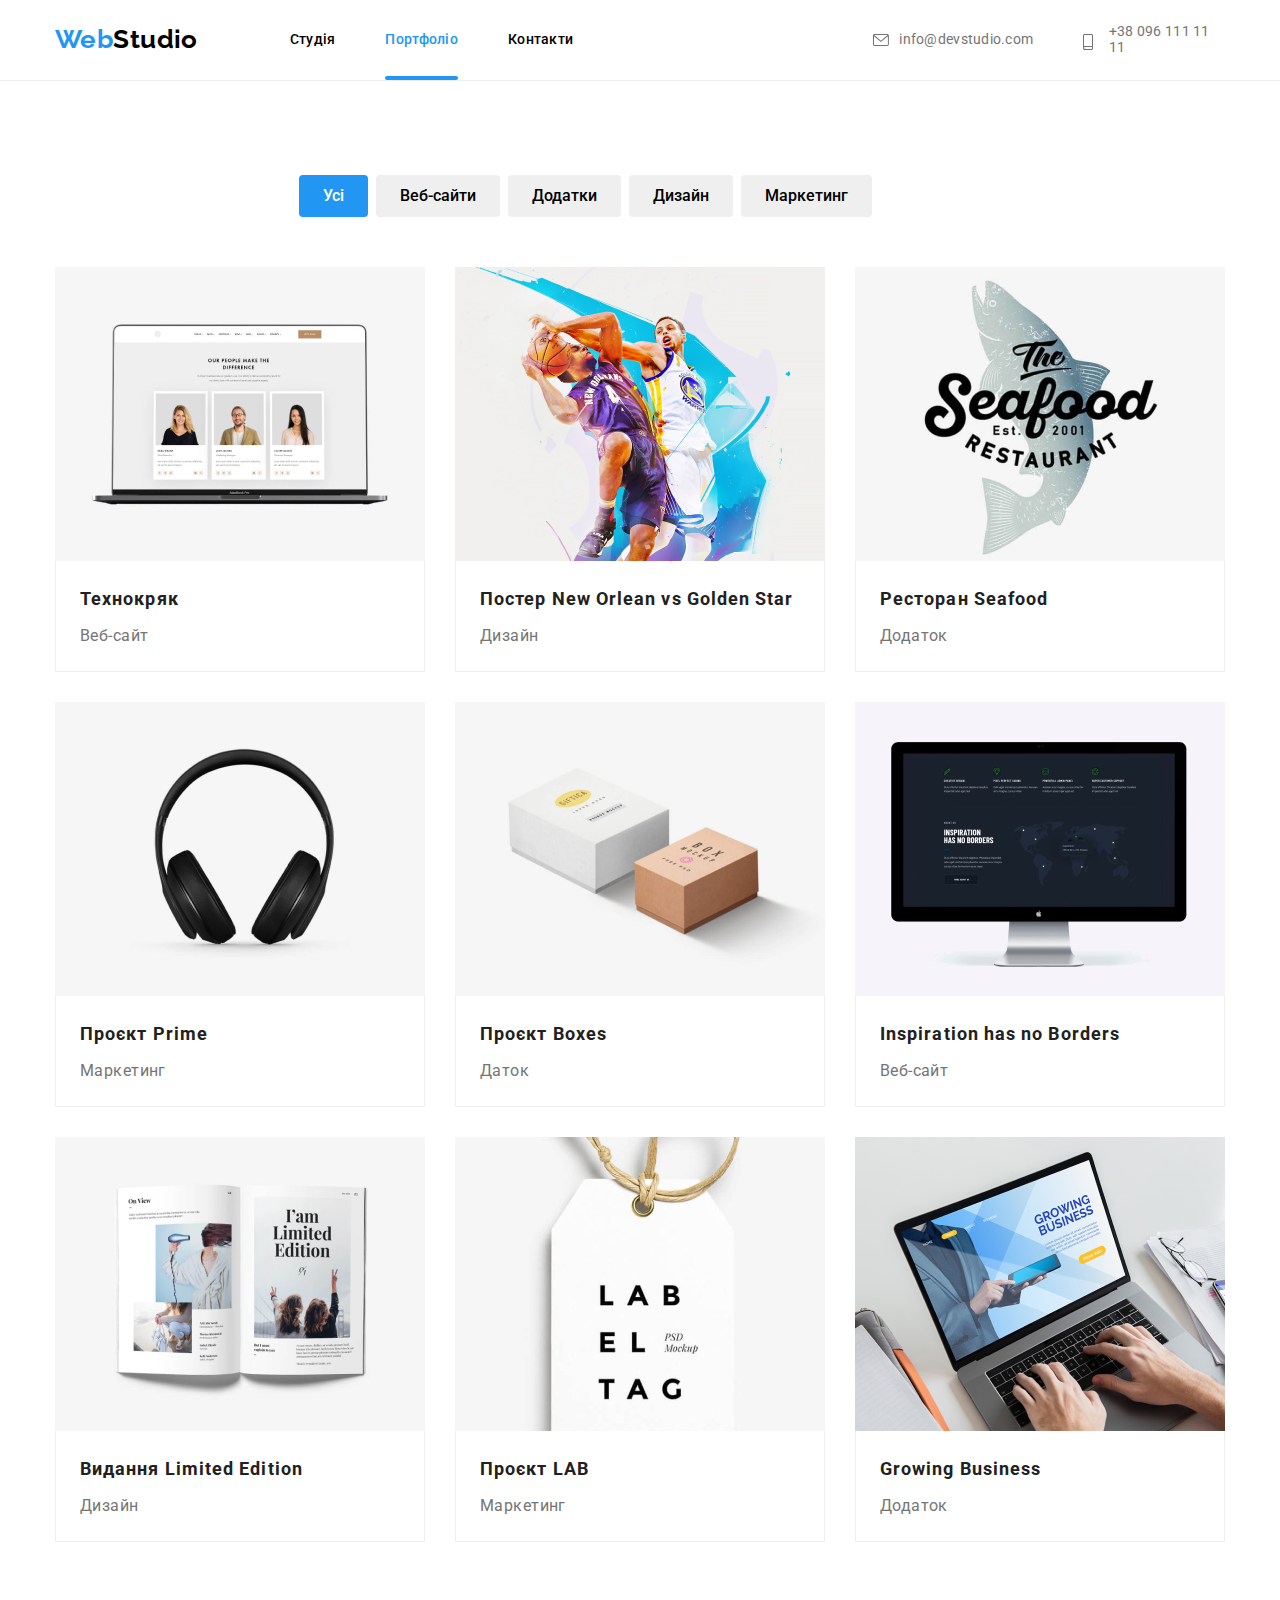
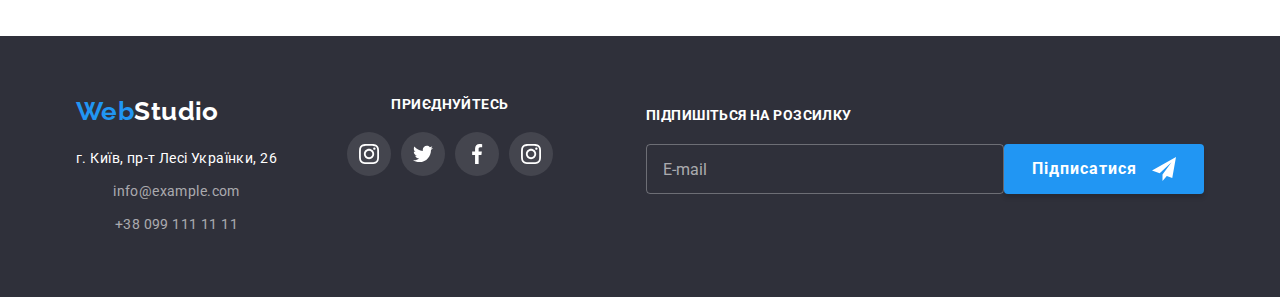
==== portfolio.html @ 4114abd7 "Initial commit" ====
<!DOCTYPE html>
<html lang="uk">
     <head>
          <meta charset="UTF-8" />
          <meta http-equiv="X-UA-Compatible" content="IE=edge" />
          <meta name="viewport" content="width=device-width, initial-scale=1.0" />

          <title>Портфолио</title>
          <link rel="preconnect" href="https://fonts.googleapis.com" />
          <link rel="preconnect" href="https://fonts.gstatic.com" crossorigin />
          <link
               href="https://fonts.googleapis.com/css2?family=Raleway:wght@700&family=Roboto:wght@400;500;700;900&display=swap"
               rel="stylesheet"
          />
          <link
               rel="stylesheet"
               href="https://cdnjs.cloudflare.com/ajax/libs/modern-normalize/1.1.0/modern-normalize.min.css"
          />
          <link rel="stylesheet" href="./css/main.min.css" />
     </head>

     <body class="page">
          <!--шапка сайта-->
          <header class="header">
               <div class="conteiner header__conteiner">
                    <a href="./index.html" class="logo"
                         >Web<span class="logo__head">Studio</span></a
                    >
                    <div class="header__nave" data-menu>
                         <nav class="nave">
                              <ul class="nave-site list">
                                   <li class="nave-site__item">
                                        <a href="./index.html" class="nave-site__link">Студія</a>
                                   </li>
                                   <li class="nave-site__item">
                                        <a href="./portfolio.html" class="nave-site__link current"
                                             >Портфоліо</a
                                        >
                                   </li>
                                   <li class="nave-site__item">
                                        <a href="" class="nave-site__link">Контакти</a>
                                   </li>
                              </ul>
                         </nav>
                         <ul class="contacts-header list">
                              <li class="contacts-header__item">
                                   <a
                                        href="mailto:info@devstudio.com"
                                        class="contacts-header__contact"
                                   >
                                        <span
                                             class="contacts-header__icon contacts-header__icon--letter"
                                        >
                                             <svg width="16px" height="12px">
                                                  <use href="./images/symbol-defs.svg#letter"></use>
                                             </svg>
                                        </span>
                                        info@devstudio.com
                                   </a>
                              </li>
                              <li class="contacts-header__item">
                                   <a href=":+380961111111" class="contacts-header__contact">
                                        <span
                                             class="contacts-header__icon contacts-header__icon--letter"
                                        >
                                             <svg width="10px" height="16px">
                                                  <use
                                                       href="./images/symbol-defs.svg#smartphone"
                                                  ></use>
                                             </svg> </span
                                        >+38 096 111 11 11</a
                                   >
                              </li>
                         </ul>

                         <ul class="header-network list">
                              <li class="header-network__item"
                                   ><a href="" class="header-network__site">Instagram</a></li
                              >
                              <li class="header-network__item"
                                   ><a href="" class="header-network__site">Twitter</a></li
                              >
                              <li class="header-network__item"
                                   ><a href="" class="header-network__site">Facebook</a></li
                              >
                              <li class="header-network__item"
                                   ><a href="" class="header-network__site">LinkedIn</a></li
                              >
                         </ul>
                    </div>
                    <button type="button " class="menu-button" data-menu-button>
                         <svg width="40px" height="40px">
                              <use
                                   href="./images/symbol-defs.svg#icon-menu_40px"
                                   class="menu-button__menu"
                              ></use>
                              <use
                                   href="./images/symbol-defs.svg#icon-close_40px"
                                   class="menu-button__close"
                              ></use>
                         </svg>
                    </button>
               </div>
          </header>
          <!--основний контент-->

          <main class="main-portfolio">
               <!-- Портфоліо -->
               <section class="section">
                    <div class="conteiner">
                         <h1 class="visually-hidden">Портфоліо</h1>
                         <ul class="filter list">
                              <li class="filter__item">
                                   <button type="button" class="filter-button active">Усі</button>
                              </li>
                              <li class="filter__item">
                                   <button type="button" class="filter-button">Веб-сайти</button>
                              </li>
                              <li class="filter__item">
                                   <button type="button" class="filter-button">Додатки</button>
                              </li>
                              <li class="filter__item">
                                   <button type="button" class="filter-button">Дизайн</button>
                              </li>
                              <li class="filter__item">
                                   <button type="button" class="filter-button">Маркетинг</button>
                              </li>
                         </ul>
                         <ul class="card-set list">
                              <li class="card-set__item">
                                   <a href="" class="product">
                                        <div class="product__description">
                                             <picture>
                                                  <source
                                                       media="(min-width: 1200px)"
                                                       srcset="
                                                            ./images/portfolio/prt-1-desk@1x.png,
                                                            ./images/portfolio/prt-1-desk@2x.png
                                                       "
                                                       type="image/jpg"
                                                  />
                                                  <source
                                                       media="(min-width: 768px)"
                                                       srcset="
                                                            ./images/portfolio/prt-1-tabl@1x.png,
                                                            ./images/portfolio/prt-1-tabl@2x.png
                                                       "
                                                       type="image/jpg"
                                                  />
                                                  <source
                                                       media="(max-width: 767px)"
                                                       srcset="
                                                            ./images/portfolio/prt-1-mob@1x.png,
                                                            ./images/portfolio/prt-1-mob@2x.png
                                                       "
                                                       type="image/jpg"
                                                  />

                                                  <img
                                                       class="team-foto"
                                                       src="./images/portfolio/prt-1-mob@1x.png"
                                                       alt="Приклад роботи"
                                                       width="450px"
                                                       height="294"
                                                       loading="lazy"
                                                  />
                                             </picture>

                                             <p class="product__position">
                                                  Ресурс пропонує комплексні пропозиції з різним
                                                  рівнем функціоналу та сервісів. Все це дозволить
                                                  відвідувачу отримати вичерпні відомості про
                                                  компанію чи приватну особу.
                                             </p>
                                        </div>
                                        <div class="product-work">
                                             <h3 class="product-work__title">Технокряк</h3>
                                             <p class="product-work__description">Веб-сайт</p>
                                        </div></a
                                   >
                              </li>
                              <li class="card-set__item">
                                   <a href="" class="product">
                                        <div class="product__description">
                                             <picture>
                                                  <source
                                                       media="(min-width: 1200px)"
                                                       srcset="
                                                            ./images/portfolio/prt-2-desk@1x.png,
                                                            ./images/portfolio/prt-2-desk@2x.png
                                                       "
                                                       type="image/jpg"
                                                  />
                                                  <source
                                                       media="(min-width: 768px)"
                                                       srcset="
                                                            ./images/portfolio/prt-2-tabl@1x.png,
                                                            ./images/portfolio/prt-2-tabl@2x.png
                                                       "
                                                       type="image/jpg"
                                                  />
                                                  <source
                                                       media="(max-width: 767px)"
                                                       srcset="
                                                            ./images/portfolio/prt-2-mob@1x.png,
                                                            ./images/portfolio/prt-2-mob@2x.png
                                                       "
                                                       type="image/jpg"
                                                  />

                                                  <img
                                                       class="team-foto"
                                                       src="./images/portfolio/prt-2-mob@1x.png"
                                                       alt="Приклад роботи"
                                                       width="450px"
                                                       height="294"
                                                       loading="lazy"
                                                  />
                                             </picture>
                                             <p class="product__position">
                                                  Ресурс пропонує комплексні пропозиції з різним
                                                  рівнем функціоналу та сервісів. Все це дозволить
                                                  відвідувачу отримати вичерпні відомості про
                                                  компанію чи приватну особу.
                                             </p>
                                        </div>
                                        <div class="product-work">
                                             <h3 class="product-work__title"
                                                  >Постер New Orlean vs Golden Star</h3
                                             >
                                             <p class="product-work__description">Дизайн</p>
                                        </div>
                                   </a>
                              </li>
                              <li class="card-set__item">
                                   <a href="" class="product">
                                        <div class="product__description">
                                             <picture>
                                                  <source
                                                       media="(min-width: 1200px)"
                                                       srcset="
                                                            ./images/portfolio/prt-3-desk@1x.png,
                                                            ./images/portfolio/prt-3-desk@2x.png
                                                       "
                                                       type="image/jpg"
                                                  />
                                                  <source
                                                       media="(min-width: 768px)"
                                                       srcset="
                                                            ./images/portfolio/prt-3-tabl@1x.png,
                                                            ./images/portfolio/prt-3-tabl@2x.png
                                                       "
                                                       type="image/jpg"
                                                  />
                                                  <source
                                                       media="(max-width: 767px)"
                                                       srcset="
                                                            ./images/portfolio/prt-3-mob@1x.png,
                                                            ./images/portfolio/prt-3-mob@2x.png
                                                       "
                                                       type="image/jpg"
                                                  />

                                                  <img
                                                       class="team-foto"
                                                       src="./images/portfolio/prt-3-mob@1x.png"
                                                       alt="Приклад роботи"
                                                       width="450px"
                                                       height="294"
                                                       loading="lazy"
                                                  />
                                             </picture>
                                             <p class="product__position">
                                                  Ресурс пропонує комплексні пропозиції з різним
                                                  рівнем функціоналу та сервісів. Все це дозволить
                                                  відвідувачу отримати вичерпні відомості про
                                                  компанію чи приватну особу.
                                             </p>
                                        </div>
                                        <div class="product-work">
                                             <h3 class="product-work__title">Ресторан Seafood</h3>
                                             <p class="product-work__description">Додаток</p>
                                        </div></a
                                   >
                              </li>
                              <li class="card-set__item">
                                   <a href="" class="product">
                                        <div class="product__description">
                                             <picture>
                                                  <source
                                                       media="(min-width: 1200px)"
                                                       srcset="
                                                            ./images/portfolio/prt-4-desk@1x.png,
                                                            ./images/portfolio/prt-4-desk@2x.png
                                                       "
                                                       type="image/jpg"
                                                  />
                                                  <source
                                                       media="(min-width: 768px)"
                                                       srcset="
                                                            ./images/portfolio/prt-4-tabl@1x.png,
                                                            ./images/portfolio/prt-4-tabl@2x.png
                                                       "
                                                       type="image/jpg"
                                                  />
                                                  <source
                                                       media="(max-width: 767px)"
                                                       srcset="
                                                            ./images/portfolio/prt-4-mob@1x.png,
                                                            ./images/portfolio/prt-4-mob@2x.png
                                                       "
                                                       type="image/jpg"
                                                  />

                                                  <img
                                                       class="team-foto"
                                                       src="./images/portfolio/prt-4-mob@1x.png"
                                                       alt="Приклад роботи"
                                                       width="450px"
                                                       height="294"
                                                       loading="lazy"
                                                  />
                                             </picture>
                                             <p class="product__position">
                                                  Ресурс пропонує комплексні пропозиції з різним
                                                  рівнем функціоналу та сервісів. Все це дозволить
                                                  відвідувачу отримати вичерпні відомості про
                                                  компанію чи приватну особу.
                                             </p>
                                        </div>
                                        <div class="product-work">
                                             <h3 class="product-work__title">Проєкт Prime</h3>
                                             <p class="product-work__description">Маркетинг</p>
                                        </div></a
                                   >
                              </li>
                              <li class="card-set__item">
                                   <a href="" class="product">
                                        <div class="product__description">
                                             <picture>
                                                  <source
                                                       media="(min-width: 1200px)"
                                                       srcset="
                                                            ./images/portfolio/prt-5-desk@1x.png,
                                                            ./images/portfolio/prt-5-desk@2x.png
                                                       "
                                                       type="image/jpg"
                                                  />
                                                  <source
                                                       media="(min-width: 768px)"
                                                       srcset="
                                                            ./images/portfolio/prt-5-tabl@1x.png,
                                                            ./images/portfolio/prt-5-tabl@2x.png
                                                       "
                                                       type="image/jpg"
                                                  />
                                                  <source
                                                       media="(max-width: 767px)"
                                                       srcset="
                                                            ./images/portfolio/prt-5-mob@1x.png,
                                                            ./images/portfolio/prt-5-mob@2x.png
                                                       "
                                                       type="image/jpg"
                                                  />

                                                  <img
                                                       class="team-foto"
                                                       src="./images/portfolio/prt-5-mob@1x.png"
                                                       alt="Приклад роботи"
                                                       width="450px"
                                                       height="294"
                                                       loading="lazy"
                                                  />
                                             </picture>
                                             <p class="product__position">
                                                  Ресурс пропонує комплексні пропозиції з різним
                                                  рівнем функціоналу та сервісів. Все це дозволить
                                                  відвідувачу отримати вичерпні відомості про
                                                  компанію чи приватну особу.
                                             </p>
                                        </div>
                                        <div class="product-work">
                                             <h3 class="product-work__title">Проєкт Boxes</h3>
                                             <p class="product-work__description">Даток</p>
                                        </div></a
                                   >
                              </li>
                              <li class="card-set__item">
                                   <a href="" class="product">
                                        <div class="product__description">
                                             <picture>
                                                  <source
                                                       media="(min-width: 1200px)"
                                                       srcset="
                                                            ./images/portfolio/prt-6-desk@1x.png,
                                                            ./images/portfolio/prt-6-desk@2x.png
                                                       "
                                                       type="image/jpg"
                                                  />
                                                  <source
                                                       media="(min-width: 768px)"
                                                       srcset="
                                                            ./images/portfolio/prt-6-tabl@1x.png,
                                                            ./images/portfolio/prt-6-tabl@2x.png
                                                       "
                                                       type="image/jpg"
                                                  />
                                                  <source
                                                       media="(max-width: 767px)"
                                                       srcset="
                                                            ./images/portfolio/prt-6-mob@1x.png,
                                                            ./images/portfolio/prt-6-mob@2x.png
                                                       "
                                                       type="image/jpg"
                                                  />

                                                  <img
                                                       class="team-foto"
                                                       src="./images/portfolio/prt-6-mob@1x.png"
                                                       alt="Приклад роботи"
                                                       width="450px"
                                                       height="294"
                                                       loading="lazy"
                                                  />
                                             </picture>
                                             <p class="product__position">
                                                  Ресурс пропонує комплексні пропозиції з різним
                                                  рівнем функціоналу та сервісів. Все це дозволить
                                                  відвідувачу отримати вичерпні відомості про
                                                  компанію чи приватну особу.
                                             </p>
                                        </div>
                                        <div class="product-work">
                                             <h3 class="product-work__title"
                                                  >Inspiration has no Borders</h3
                                             >
                                             <p class="product-work__description">Веб-сайт</p>
                                        </div></a
                                   >
                              </li>
                              <li class="card-set__item">
                                   <a href="" class="product">
                                        <div class="product__description">
                                             <picture>
                                                  <source
                                                       media="(min-width: 1200px)"
                                                       srcset="
                                                            ./images/portfolio/prt-7-desk@1x.png,
                                                            ./images/portfolio/prt-7-desk@2x.png
                                                       "
                                                       type="image/jpg"
                                                  />
                                                  <source
                                                       media="(min-width: 768px)"
                                                       srcset="
                                                            ./images/portfolio/prt-7-tabl@1x.png,
                                                            ./images/portfolio/prt-7-tabl@2x.png
                                                       "
                                                       type="image/jpg"
                                                  />
                                                  <source
                                                       media="(max-width: 767px)"
                                                       srcset="
                                                            ./images/portfolio/prt-7-mob@1x.png,
                                                            ./images/portfolio/prt-7-mob@2x.png
                                                       "
                                                       type="image/jpg"
                                                  />

                                                  <img
                                                       class="team-foto"
                                                       src="./images/portfolio/prt-7-mob@1x.png"
                                                       alt="Приклад роботи"
                                                       width="450px"
                                                       height="294"
                                                       loading="lazy"
                                                  />
                                             </picture>
                                             <p class="product__position">
                                                  Ресурс пропонує комплексні пропозиції з різним
                                                  рівнем функціоналу та сервісів. Все це дозволить
                                                  відвідувачу отримати вичерпні відомості про
                                                  компанію чи приватну особу.
                                             </p>
                                        </div>
                                        <div class="product-work">
                                             <h3 class="product-work__title"
                                                  >Видання Limited Edition</h3
                                             >
                                             <p class="product-work__description">Дизайн</p>
                                        </div></a
                                   >
                              </li>
                              <li class="card-set__item">
                                   <a href="" class="product">
                                        <div class="product__description">
                                             <picture>
                                                  <source
                                                       media="(min-width: 1200px)"
                                                       srcset="
                                                            ./images/portfolio/prt-8-desk@1x.png,
                                                            ./images/portfolio/prt-8-desk@2x.png
                                                       "
                                                       type="image/jpg"
                                                  />
                                                  <source
                                                       media="(min-width: 768px)"
                                                       srcset="
                                                            ./images/portfolio/prt-8-tabl@1x.png,
                                                            ./images/portfolio/prt-8-tabl@2x.png
                                                       "
                                                       type="image/jpg"
                                                  />
                                                  <source
                                                       media="(max-width: 767px)"
                                                       srcset="
                                                            ./images/portfolio/prt-8-mob@1x.png,
                                                            ./images/portfolio/prt-8-mob@2x.png
                                                       "
                                                       type="image/jpg"
                                                  />

                                                  <img
                                                       class="team-foto"
                                                       src="./images/portfolio/prt-8-mob@1x.png"
                                                       alt="Приклад роботи"
                                                       width="450px"
                                                       height="294"
                                                       loading="lazy"
                                                  />
                                             </picture>
                                             <p class="product__position">
                                                  Ресурс пропонує комплексні пропозиції з різним
                                                  рівнем функціоналу та сервісів. Все це дозволить
                                                  відвідувачу отримати вичерпні відомості про
                                                  компанію чи приватну особу.
                                             </p>
                                        </div>
                                        <div class="product-work">
                                             <h3 class="product-work__title">Проєкт LAB</h3>
                                             <p class="product-work__description">Маркетинг</p>
                                        </div></a
                                   >
                              </li>
                              <li class="card-set__item">
                                   <a href="" class="product">
                                        <div class="product__description">
                                             <picture>
                                                  <source
                                                       media="(min-width: 1200px)"
                                                       srcset="
                                                            ./images/portfolio/prt-9-desk@1x.png,
                                                            ./images/portfolio/prt-9-desk@2x.png
                                                       "
                                                       type="image/jpg"
                                                  />
                                                  <source
                                                       media="(min-width: 768px)"
                                                       srcset="
                                                            ./images/portfolio/prt-9-tabl@1x.png,
                                                            ./images/portfolio/prt-9-tabl@2x.png
                                                       "
                                                       type="image/jpg"
                                                  />
                                                  <source
                                                       media="(max-width: 767px)"
                                                       srcset="
                                                            ./images/portfolio/prt-9-mob@1x.png,
                                                            ./images/portfolio/prt-9-mob@2x.png
                                                       "
                                                       type="image/jpg"
                                                  />

                                                  <img
                                                       class="team-foto"
                                                       src="./images/portfolio/prt-9-mob@1x.png"
                                                       alt="Приклад роботи"
                                                       width="450px"
                                                       height="294"
                                                       loading="lazy"
                                                  />
                                             </picture>
                                             <p class="product__position">
                                                  Ресурс пропонує комплексні пропозиції з різним
                                                  рівнем функціоналу та сервісів. Все це дозволить
                                                  відвідувачу отримати вичерпні відомості про
                                                  компанію чи приватну особу.
                                             </p>
                                        </div>
                                        <div class="product-work">
                                             <h3 class="product-work__title">Growing Business</h3>
                                             <p class="product-work__description">Додаток</p>
                                        </div></a
                                   >
                              </li>
                         </ul>
                    </div>
               </section>
          </main>
          <!--футер-->
          <footer class="footer">
               <div class="conteiner footer__conteiner">
                    <div class="footer__info">
                         <div class="footer__adress">
                              <a href="./index.html" class="logo futter__logo--location"
                                   >Web<span class="logo__footer">Studio</span></a
                              >
                              <address class="address">
                                   <ul class="address__list list">
                                        <li class="address-list__item">
                                             <a href="" class="address-list__main"
                                                  >г. Київ, пр-т Лесі Українки, 26</a
                                             >
                                        </li>
                                        <li class="address-list__item">
                                             <a
                                                  href="mailto:info@example.com"
                                                  class="address-list__contact"
                                                  >info@example.com</a
                                             >
                                        </li>
                                        <li class="address-list__item">
                                             <a
                                                  href="tel:+380991111111"
                                                  class="address-list__contact"
                                                  >+38 099 111 11 11</a
                                             >
                                        </li>
                                   </ul>
                              </address>
                         </div>
                         <div class="fotter-networks">
                              <h3 class="invite">Приєднуйтесь</h3>
                              <ul class="network network-footer--location list">
                                   <li class="network__item">
                                        <a href="" class="network__site">
                                             <svg class="network-icon" width="20px" height="20px">
                                                  <use
                                                       href="./images/symbol-defs.svg#instagram-1"
                                                  ></use>
                                             </svg>
                                        </a>
                                   </li>
                                   <li class="network__item">
                                        <a href="" class="network__site">
                                             <svg class="network-icon" width="20px" height="20px">
                                                  <use
                                                       href="./images/symbol-defs.svg#twitter-1"
                                                  ></use>
                                             </svg>
                                        </a>
                                   </li>
                                   <li class="network__item">
                                        <a href="" class="network__site">
                                             <svg class="network-icon" width="20px" height="20px">
                                                  <use
                                                       href="./images/symbol-defs.svg#facebook-1"
                                                  ></use>
                                             </svg>
                                        </a>
                                   </li>
                                   <li class="network__item">
                                        <a href="" class="network__site">
                                             <svg class="network-icon" width="20px" height="20px">
                                                  <use
                                                       href="./images/symbol-defs.svg#instagram-1"
                                                  ></use>
                                             </svg>
                                        </a>
                                   </li>
                              </ul>
                         </div>
                    </div>
                    <form class="form-min">
                         <legend class="form-min__title">Підпишіться на розсилку</legend>
                         <div class="form-min__subscription">
                              <label for="mail"></label>
                              <input
                                   type="emeil"
                                   name=""
                                   id="mail"
                                   class="form-min__mail"
                                   placeholder="E-mail"
                              />
                              <button type="submit" class="button footer__button"
                                   >Підписатися
                                   <span class="button__icon">
                                        <svg width="24px" height="24px">
                                             <use
                                                  href="./images/symbol-defs.svg#icon-footer-icon"
                                             ></use>
                                        </svg>
                                   </span>
                              </button>
                         </div>
                    </form>
               </div>
          </footer>
          <script src="./js/menu.js"></script>
     </body>
</html>
---- css/main.min.css ----
body{color:var(--prinary-text-color);font-family:Roboto,sans-serif;letter-spacing:.03em;font-size:14px}.list{padding:0;margin:0;list-style:none}a{text-decoration:none;color:inherit}img{display:block;max-width:100%;height:auto}.visually-hidden{position:absolute;white-space:nowrap;width:1px;height:1px;overflow:hidden;border:0;padding:0;clip:rect(0 0 0 0);clip-path:inset(50%);margin:-1px}.section{padding-top:60px;padding-bottom:60px}@media screen and (min-width: 1200px){.section{padding-top:94px;padding-bottom:94px}}.conteiner{margin-left:auto;margin-right:auto;max-width:480px;width:100%;padding-left:15px;padding-right:15px}@media screen and (min-width: 768px){.conteiner{max-width:768px;width:100%}}@media screen and (min-width: 1200px){.conteiner{max-width:1200px;width:100%}}.section__title{margin-top:0px;margin-bottom:50px;font-size:28px;line-height:1.17;text-align:center}@media screen and (min-width: 1200px){.section__title{font-size:36px}}.logo{color:#2196f3;font-family:Raleway,cursive;font-weight:700;font-size:24px;line-height:1.17}@media screen and (min-width: 1200px){.logo{font-size:26px;line-height:1.2}}.logo__head{color:#000}.logo__footer{color:#fff}.futter__logo--location{display:block;margin-bottom:20px}@media screen and (max-width: 1199.98px){.futter__logo--location{text-align:center}}.header{border-bottom:1px solid #eee}@media screen and (min-width: 768px)and (max-width: 1199.98px){.header{padding-top:21px;padding-bottom:21px}}.header__conteiner{position:relative;display:flex;align-items:center;justify-content:space-between}.nave{display:flex;align-items:center}@media screen and (max-width: 767.98px){.header__conteiner{padding-top:16px;padding-bottom:16px}}@media screen and (max-width: 767.98px){.header__nave{display:none;padding:48px 40px;flex-direction:column;min-height:100vh;height:min-content;position:absolute;top:0;left:0;width:480px;background-color:#fff}.header__nave.is-open{display:flex;z-index:1}}@media screen and (min-width: 768px){.header__nave{display:flex;flex-wrap:nowrap;align-items:center}}.menu-button{position:absolute;top:10px;right:15px;z-index:2;cursor:pointer;background-color:rgba(0,0,0,0);border:none;padding:0;display:inline-flex;fill:#212121;transition:fill 250ms cubic-bezier(0.4, 0, 0.2, 1)}.menu-button:hover{fill:#2196f3}@media screen and (min-width: 768px){.menu-button{display:none}}.menu-button__menu{display:block}.menu-button.is-open .menu-button__menu{display:none}.menu-button__close{display:none}.menu-button.is-open .menu-button__close{display:block}@media screen and (min-width: 768px){.nave-site{display:flex;gap:50px;margin-left:87px}}@media screen and (min-width: 1200px){.nave-site{display:flex;gap:50px;margin-left:92px}}.nave-site__item{position:relative}@media screen and (max-width: 767.98px){.nave-site__item{margin-bottom:30px}.nave-site__item:last-child{margin-bottom:0px}}.nave-site__link{font-weight:500;font-size:40px;letter-spacing:.02em;line-height:1.76;transition-property:color;transition-duration:250ms;transition-timing-function:cubic-bezier(0.4, 0, 0.2, 1)}.nave-site__link:hover,.nave-site__link:focus{color:#2196f3}@media screen and (min-width: 768px){.nave-site__link{font-size:14px;line-height:1.17;display:block;padding-top:32px;padding-bottom:32px;line-height:1.14}}.current{color:#2196f3}@media screen and (min-width: 768px){.current::after{content:"";display:block;position:absolute;bottom:0;left:0;width:100%;height:4px;border-radius:2px;background-color:#2196f3;transition:border 250ms cubic-bezier(0.4, 0, 0.2, 1)}}.contacts-header{display:flex;flex-direction:column-reverse}@media screen and (max-width: 1199.98px){.contacts-header{margin-top:auto}}@media screen and (min-width: 768px){.contacts-header{flex-direction:row;flex-wrap:wrap;align-items:center}}@media screen and (min-width: 1200px){.contacts-header{flex-wrap:nowrap;margin-left:300px}}.contacts-header__item{margin-left:96px;color:#757575}@media screen and (max-width: 767.98px){.contacts-header__item{font-size:34px;line-height:1.18;margin-left:0;margin-bottom:32px;color:#2196f3}.contacts-header__item:first-of-type{font-size:24px;line-height:1.17;margin-bottom:64px;color:#757575}}@media screen and (min-width: 768px)and (max-width: 1199.98px){.contacts-header__item{margin-bottom:10px}.contacts-header__item:last-child{margin-bottom:0px auto}}@media screen and (min-width: 1200px){.contacts-header__item{margin-left:50px}.contacts-header__item:first-child{margin-left:0}}.contacts-header__contact{display:flex;align-items:center;color:currentColor;letter-spacing:.02em;transition-property:color;transition-duration:250ms;transition-timing-function:cubic-bezier(0.4, 0, 0.2, 1)}.contacts-header__contact:hover,.contacts-header__contact:focus{color:#2196f3}@media screen and (min-width: 768px){.contacts-header__contact{font-size:12px;line-height:1.17}}@media screen and (min-width: 1200px){.contacts-header__contact{font-size:14px;line-height:1.14}}.contacts-header__icon{display:block;fill:currentcolor;margin-right:10px}@media screen and (max-width: 767.98px){.contacts-header__icon{display:none}}@media screen and (min-width: 1200px){.contacts-header__icon--letter{width:16px;height:12px}}@media screen and (min-width: 1200px){.contacts-header__icon--telephone{width:10px;height:16px}}.header-network{display:flex}@media screen and (min-width: 768px){.header-network{display:none}}.header-network__item{font-weight:500;font-size:18px;line-height:1.22;letter-spacing:.02em;color:#2196f3;padding-left:10px;padding-right:10px;border-right:1px solid rgba(33,33,33,.2)}.header-network__item:last-child{border-right:none;padding-right:0}.header-network__item:first-child{padding-left:0}.form__title{font-weight:700;text-align:center;font-size:20px;line-height:1.15;color:#212121;margin-bottom:12px}.form__field{display:flex;flex-direction:column}.form__field:hover .form__pict{fill:#2196f3}.form__field:focus-within .form__pict{fill:#2196f3}.form__text{max-width:448px;width:100%;font-size:12px;line-height:1.67;letter-spacing:.01em;border:1px solid rgba(33,33,33,.2);border-radius:4px;margin-bottom:10px;height:40px;padding:12px 42px;transition:border 250ms cubic-bezier(0.4, 0, 0.2, 1),box-shadow 250ms cubic-bezier(0.4, 0, 0.2, 1)}.form__text:hover,.form__text:focus{border:1px solid #2196f3;outline:rgba(0,0,0,0);box-shadow:0px 4px 4px rgba(0,0,0,.25)}.accord__check{display:inline-block;width:16px;height:15px;border:1px solid #000;border-radius:2px;background-color:#fff;transition:background-color 1000ms cubic-bezier(0.4, 0, 0.2, 1),border 250ms cubic-bezier(0.4, 0, 0.2, 1),box-shadow 250ms cubic-bezier(0.4, 0, 0.2, 1)}.accord__checkbox:checked+.accord__check{background-color:#2196f3;border:1px solid #2196f3;box-shadow:0px 4px 4px rgba(0,0,0,.25)}.accord__icon{fill:#fff}.form__comment{padding:12px 16px;margin-bottom:20px;font-size:12px;line-height:1.67;letter-spacing:.01em;border:1px solid rgba(33,33,33,.2);border-radius:4px;transition:border 250ms cubic-bezier(0.4, 0, 0.2, 1),box-shadow 250ms cubic-bezier(0.4, 0, 0.2, 1)}.form__comment:hover,.form__comment:focus{border:1px solid #2196f3;outline:rgba(0,0,0,0);box-shadow:0px 4px 4px rgba(0,0,0,.25)}.form__comment::placeholder{font-size:12px;line-height:14px;letter-spacing:.01em;color:rgba(117,117,117,.5)}.form__name{margin-bottom:4px;font-size:12px;line-height:1.17;letter-spacing:.01em;color:#757575}.accord__text{margin-top:0;margin-bottom:30px;font-size:14px;line-height:1,71;color:#757575}.accord{display:flex;flex-direction:column;align-items:center}.accord__link{text-decoration:underline;color:#2196f3}.form__decor{position:relative}.form__icon{position:absolute;top:11px;left:12px}.form__icon:hover+.form__text{border:1px solid #2196f3;outline:rgba(0,0,0,0);box-shadow:0px 4px 4px rgba(0,0,0,.25)}.form__pict{fill:#212121;transition:fill 250ms cubic-bezier(0.4, 0, 0.2, 1);padding:40px}textarea{resize:none}.section-hero{max-width:1600px;background-color:#2f303a;text-align:center;padding-top:118px;padding-bottom:118px;background-repeat:no-repeat;background-position:center;background-size:cover;background-image:linear-gradient(rgba(47, 48, 58, 0.4), rgba(47, 48, 58, 0.4)),url(../images/Header-modile-1x.jpg)}@media(min-device-pixel-ratio: 2),(min-resolution: 192dpi),(min-resolution: 2dppx){.section-hero{background-image:url(../images/Header-modile-2x.jpg)}}@media screen and (min-width: 768px){.section-hero{background-image:url(../images/Header-tablet-1x.jpg)}}@media screen and (min-width: 768px)and (min-device-pixel-ratio: 2),screen and (min-width: 768px)and (min-resolution: 192dpi),screen and (min-width: 768px)and (min-resolution: 2dppx){.section-hero{background-image:url(../images/Header-tablet-2x.jpg)}}@media screen and (min-width: 768px)and (min-width: 1200px){.section-hero{background-image:url(../images/Header-desktop-1x.jpg);background-size:cover;background-repeat:no-repeat;background-position:center;margin-left:auto;margin-right:auto}}@media screen and (min-width: 768px)and (min-width: 1200px)and (min-device-pixel-ratio: 2),screen and (min-width: 768px)and (min-width: 1200px)and (min-resolution: 192dpi),screen and (min-width: 768px)and (min-width: 1200px)and (min-resolution: 2dppx){.section-hero{background-image:url(../images/Header-desktop-2x.jpg)}}@media screen and (min-width: 768px)and (min-width: 1200px)and (min-width: 1200px){.section-hero{padding-top:200px;padding-bottom:200px}}.section-hero .section-hero__title{margin-top:0;margin-bottom:30px;max-width:360px;margin-left:auto;margin-right:auto;color:#fff;font-weight:900;font-size:26px;line-height:42px;text-align:center;letter-spacing:.06em;text-transform:uppercase}@media screen and (min-width: 1200px){.section-hero .section-hero__title{font-size:44px;line-height:1.36;max-width:696px}}.button{width:200px;height:50px;background-color:#2196f3;border-radius:4px;border:rgba(0,0,0,0);color:#fff;border-radius:4px;font-weight:700;font-size:16px;line-height:1.88;letter-spacing:.06em;cursor:pointer;transition:background-color 250ms cubic-bezier(0.4, 0, 0.2, 1)}.button:hover,.button:focus{background-color:#188ce8}.button--shadow{box-shadow:0px 4px 4px rgba(0,0,0,.15)}.footer__button{position:relative;display:flex;align-items:center;padding:10px 28px;box-shadow:0px 4px 4px rgba(0,0,0,.15)}@media screen and (max-width: 1199.98px){.footer__button{margin-left:auto;margin-right:auto;margin-top:20px}}.button__icon{position:absolute;top:13px;right:28px}.benefits{display:flex;justify-content:space-between;gap:30px}@media screen and (max-width: 1999px){.benefits{flex-wrap:wrap}}@media screen and (max-width: 767px){.benefits__item{max-width:450px}}@media screen and (min-width: 768px){.benefits__item{max-width:354px}}@media screen and (min-width: 1200px){.benefits__item{max-width:270px}}.benefits__icon{display:flex;justify-content:center;align-items:center;max-width:450px;height:120px;background-color:#f5f4fa;border-radius:4px;margin-bottom:30px}.benefits__title{margin-top:0;margin-bottom:10px;font-size:14px;line-height:1.14;text-transform:uppercase}.benefits__description{margin-top:0;margin-bottom:0;line-height:1.71}.benefits__description{color:#757575}.benefits__title{margin-top:0;margin-bottom:10px;font-size:14px;line-height:1.14;text-transform:uppercase}.section-work{padding-top:0}@media screen and (max-width: 1199px){.section-work{display:none}}.work{display:flex}.work__item{margin-right:30px;position:relative}.work__item:last-child{margin-right:0px}.work__development{position:absolute;bottom:0;left:0;width:100%;height:70px;background-color:rgba(47,48,58,.8)}.work__title{text-align:center;margin-top:27px;margin-bottom:27px;color:#fff;font-size:14px;line-height:1.15;text-transform:uppercase;transition-property:text-shadow,-webkit-text-stroke;transition-duration:250ms;transition-timing-function:cubic-bezier(0.4, 0, 0.2, 1)}.section-team{background-color:#f5f4fa}.team{display:flex;gap:30px;flex-wrap:wrap}.team__item{width:100%;background-color:#fff;box-shadow:0px 1px 3px rgba(0,0,0,.12),0px 1px 1px rgba(0,0,0,.14),0px 2px 1px rgba(0,0,0,.2);border-radius:0px 0px 4px 4px}@media screen and (min-width: 768px){.team__item{width:calc((100% - 30px)/2)}}@media screen and (min-width: 1200px){.team__item{width:calc((100% - 90px)/4)}}.team-foto{width:100%}.team__person{padding-top:30px;padding-bottom:24px}@media screen and (min-width: 1200px){.team__person{padding-bottom:30px}}.team__name{margin-top:0;margin-bottom:10px;font-weight:500;font-size:16px;line-height:1.19;text-align:center}.team__function{font-size:16px;line-height:1.19;margin-top:0px;margin-bottom:0px;text-align:center;color:#757575}.network--location{display:flex;justify-content:center}.taem-contacts__link{display:flex;justify-content:center;align-items:center;width:44px;height:44px;border-radius:50%;cursor:pointer;fill:#afb1b8;transition:background-color 250ms cubic-bezier(0.4, 0, 0.2, 1),fill 250ms cubic-bezier(0.4, 0, 0.2, 1)}.taem-contacts__link:hover,.taem-contacts__link:focus{background-color:#2196f3;fill:#fff}.client{display:flex;gap:30px;flex-wrap:wrap;justify-content:center}.client__site{display:flex;border:1px solid #afb1b8;border-radius:4px;width:210px;height:92px;fill:#afb1b8;justify-content:center;align-items:center;transition:fill 250ms cubic-bezier(0.4, 0, 0.2, 1),border 250ms cubic-bezier(0.4, 0, 0.2, 1),box-shadow 250ms cubic-bezier(0.4, 0, 0.2, 1)}@media screen and (min-width: 768px){.client__site{width:226px}}@media screen and (min-width: 1200px){.client__site{width:170px}}.client__site:hover,.client__sitefocus{fill:#2196f3;border:1px solid #2196f3;box-shadow:0px 4px 4px rgba(0,0,0,.25),0px 4px 4px rgba(0,0,0,.25)}.footer{background-color:#2f303a;padding:60px 0}@media screen and (min-width: 768px){.footer__info{display:flex;justify-content:space-around}}.footer__conteiner{align-items:baseline;justify-content:center}@media screen and (min-width: 1200px){.footer__conteiner{display:flex}}.footer__adress{margin-right:auto;margin-left:auto}@media screen and (min-width: 768px){.footer__adress{margin:0}}@media screen and (min-width: 1200px){.footer__adress{margin-right:70px}}@media screen and (max-width: 767.98px){.address__list{margin-bottom:60px}}.address-list__main{color:#fff}.address-list__item{margin-bottom:9px;text-align:center}.address-list__item:last-child{margin-bottom:0px}.address-list__contact{color:rgba(255,255,255,.6);transition:color 250ms cubic-bezier(0.4, 0, 0.2, 1)}.address-list__contact:hover,.address-list__contact:focus{color:#2196f3}.address{font-style:normal;line-height:1.71}.network-footer--location{margin-top:12px}.network{display:flex;justify-content:center}.network__site{display:flex;justify-content:center;align-items:center;width:44px;height:44px;border-radius:50%;background-color:rgba(255,255,255,.1);transition:background-color 250ms cubic-bezier(0.4, 0, 0.2, 1)}.network__site:hover,.network__site:focus{background-color:#2196f3}.network-icon{fill:#fff}.network__item{margin-right:10px}.network__item:last-child{margin-right:0px}.invite{font-size:14px;line-height:1.15;color:#fff;margin-top:0px;margin-bottom:20px;text-align:center;text-transform:uppercase}.form-min{align-items:center;justify-content:center}@media screen and (max-width: 1199.98px){.form-min{margin-top:60px}}@media screen and (min-width: 1200px){.form-min{margin-left:93px}}@media screen and (min-width: 1200px){.form-min__subscription{display:flex}}.form-min__title{font-weight:700;line-height:1.14;text-align:center;color:#fff;margin-bottom:20px;text-transform:uppercase}@media screen and (min-width: 1200px){.form-min__title{text-align:left}}.form-min__mail{display:block;max-width:450px;width:100%;height:50px;padding:0px 16px;font-size:16px;line-height:1.25;color:#fff;background-color:inherit;border:1px solid rgba(255,255,255,.3);border-radius:4px;margin-right:12px;transition:border 250ms cubic-bezier(0.4, 0, 0.2, 1),box-shadow 250ms cubic-bezier(0.4, 0, 0.2, 1);margin-left:auto;margin-right:auto}.form-min__mail:focus,.form-min__mail:hover{border:1px solid #2196f3;outline:rgba(0,0,0,0);box-shadow:0px 4px 4px rgba(0,0,0,.25)}.form-min__mail::placeholder{font-size:16px;line-height:1.25;color:rgba(255,255,255,.6)}@media screen and (min-width: 1200px){.form-min__mail{width:358px}}.filter{display:flex;flex-wrap:wrap;gap:8px;margin-bottom:40px;margin-right:110px}@media screen and (min-width: 768px){.filter{justify-content:center;margin-bottom:30px}}@media screen and (min-width: 1200px){.filter{margin-bottom:50px}}.filter-button{cursor:pointer;font-family:inherit;font-weight:500;font-size:16px;line-height:1.63;text-align:center;border-color:rgba(0,0,0,0);border-radius:4px;padding:6px 22px;transition:background-color 250ms cubic-bezier(0.4, 0, 0.2, 1),color 250ms cubic-bezier(0.4, 0, 0.2, 1),box-shadow 250ms cubic-bezier(0.4, 0, 0.2, 1)}.filter-button:hover,.filter-button:focus{background-color:#2196f3;color:#fff;box-shadow:0px 3px 1px rgba(0,0,0,.1),0px 1px 2px rgba(0,0,0,.08),0px 2px 2px rgba(0,0,0,.12)}.active{background-color:#2196f3;color:#fff;font-weight:500;font-size:16px;line-height:1.63;text-align:center}.card-set{display:flex;flex-wrap:wrap;gap:30px}.product-work__title{margin-top:0;margin-bottom:4px;color:#212121;font-weight:700;font-size:18px;line-height:2;letter-spacing:.06em}.product-work__description{margin-top:0;margin-bottom:0px;color:#757575;font-size:16px;line-height:1.88}.card-set__item{width:100%}@media screen and (min-width: 768px){.card-set__item{width:calc((100% - 30px)/2)}}@media screen and (min-width: 1200px){.card-set__item{width:calc((100% - 60px)/3)}}.card-set__item{transition:box-shadow 250ms cubic-bezier(0.4, 0, 0.2, 1)}.card-set__foto{width:100%}.product{display:block}.product:focus,.product:hover{box-shadow:0px 4px 4px rgba(0,0,0,.25)}.product-work{padding:20px 24px;border-left:1px solid #eee;border-right:1px solid #eee;border-bottom:1px solid #eee}.product__description{position:relative;overflow:hidden}.product__position{position:absolute;top:0;left:0;width:100%;height:100%;background-color:rgba(33,150,243,.9);margin-top:0px;margin-bottom:0px;font-weight:400;font-size:18px;line-height:1.56;color:#fff;text-align:justify;padding:63px 24px;transform:translatey(100%);opacity:0;transition:transform 250ms cubic-bezier(0.4, 0, 0.2, 1),opacity 250ms cubic-bezier(0.4, 0, 0.2, 1)}.card-set__item:hover .product__position,.card-set__item:hover .product__position{transform:translatey(0);opacity:1}.backdrop{position:fixed;top:0;left:0;width:100%;height:100%;background-color:rgba(0,0,0,.2);opacity:1;visibility:visible;transition:opacity 250ms cubic-bezier(0.4, 0, 0.2, 1),visibility 250ms cubic-bezier(0.4, 0, 0.2, 1);visibility:visible;overflow-y:scroll}.backdrop.is-hidden{opacity:0;pointer-events:none;visibility:hidden}.is-hidden .modal{transform:translate(-50%, -50%) scale(0) rotate(0turn)}.modal{max-width:450px;width:100%;position:absolute;top:50%;left:50%;z-index:5;background-color:#fff;box-shadow:0px 1px 3px rgba(0,0,0,.12),0px 1px 1px rgba(0,0,0,.14),0px 2px 1px rgba(0,0,0,.2);border-radius:4px;transform:translate(-50%, -50%) scale(1) rotate(3turn);transition:transform 250ms cubic-bezier(0.4, 0, 0.2, 1);padding:40px}.button-close{display:flex;justify-content:center;align-items:center;position:absolute;top:8px;right:8px;width:30px;height:30px;background-size:18px;background-repeat:no-repeat;background-position:center;border-radius:50%;padding:6px;border:1px solid rgba(0,0,0,.1);background-color:#fff;cursor:pointer}.button-close__icon{fill:#000;transition:fill 250ms cubic-bezier(0.4, 0, 0.2, 1)}.button-close__icon:hover,.button-close__icon:focus{fill:#2196f3}/*# sourceMappingURL=main.min.css.map */
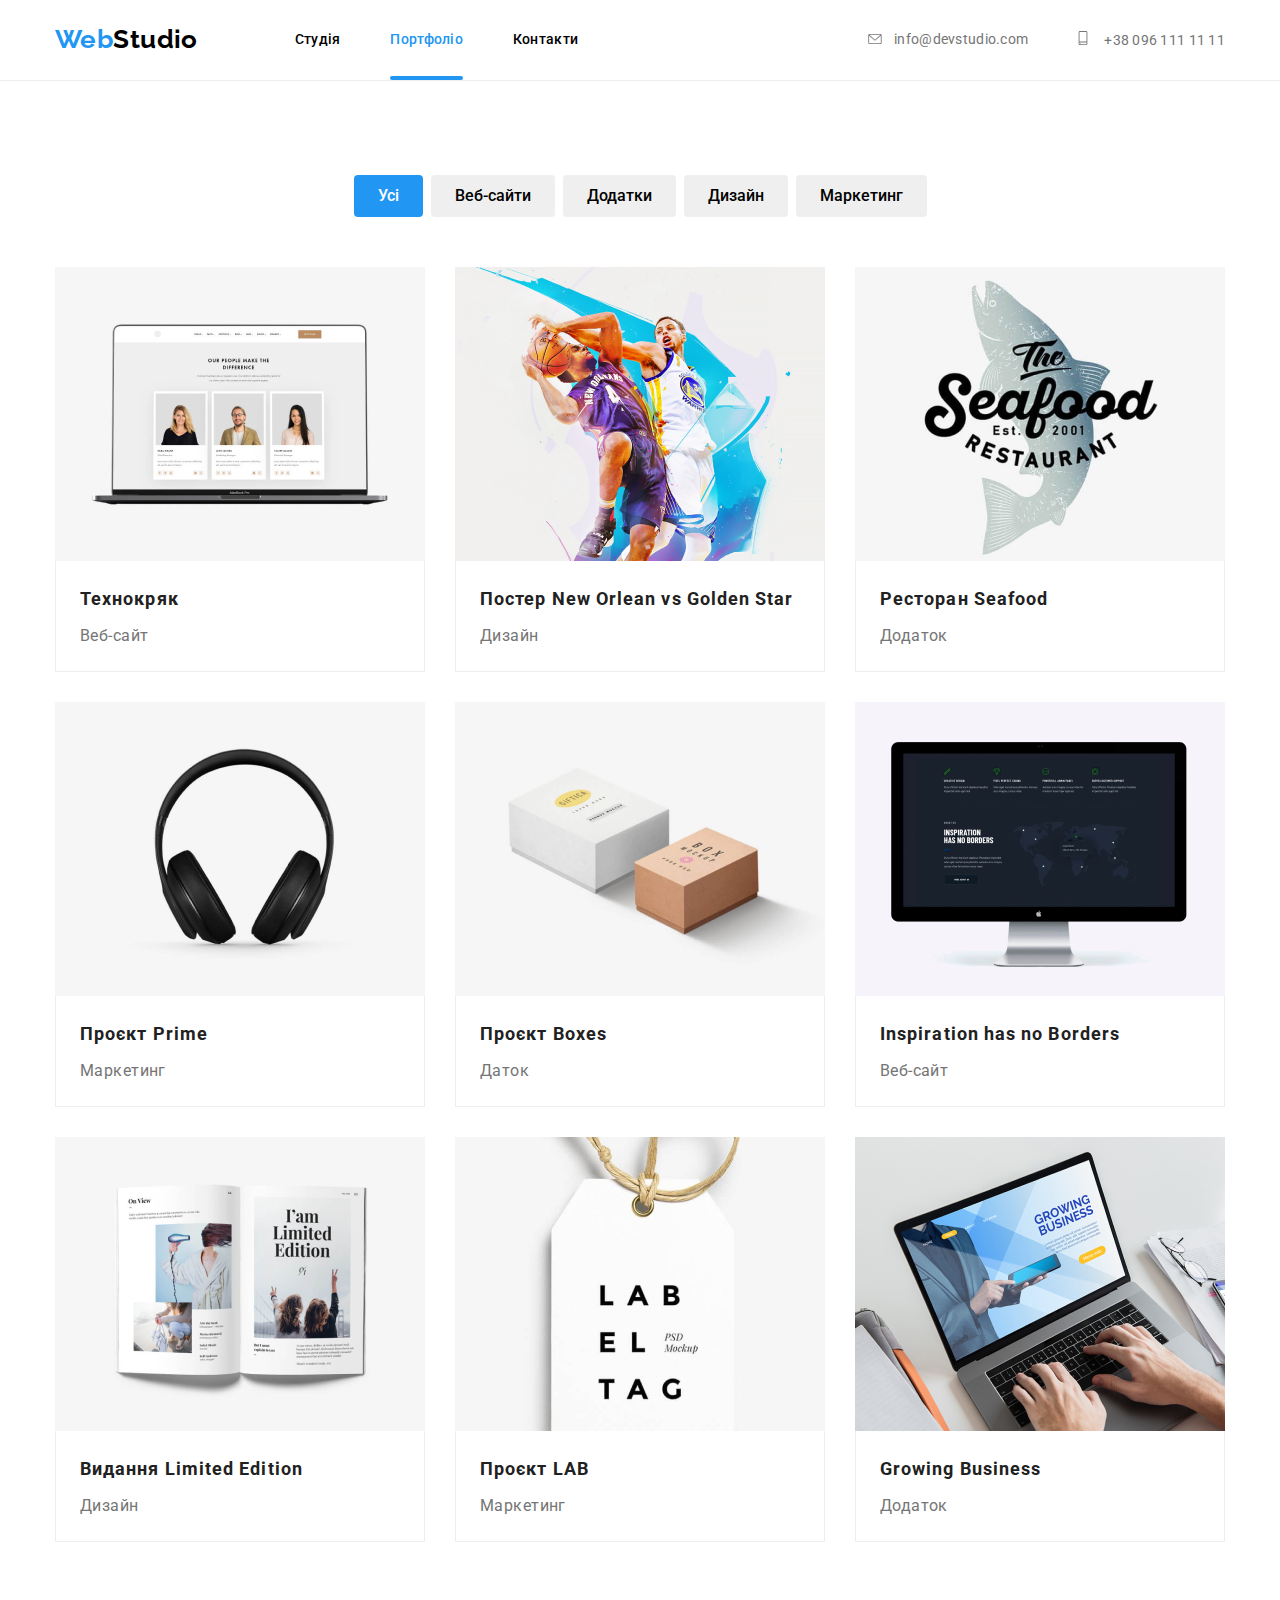
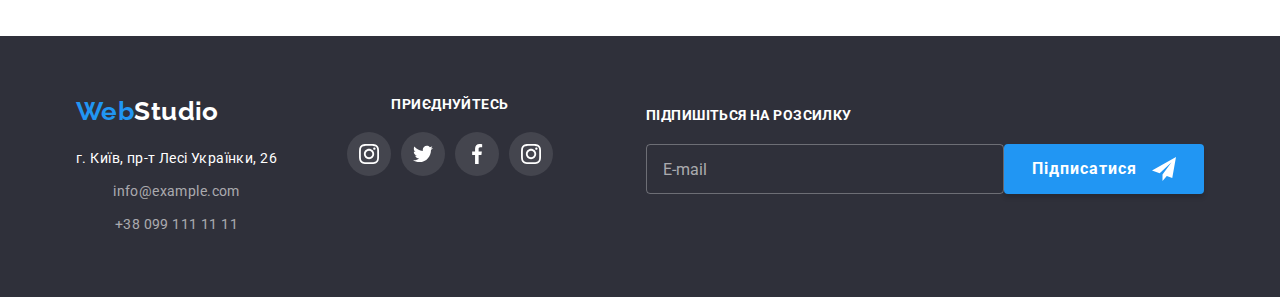
==== commit 64dd3a08: "дз8" ====
--- a/portfolio.html
+++ b/portfolio.html
@@ -49,9 +49,9 @@
                                         class="contacts-header__contact"
                                    >
                                         <span
-                                             class="contacts-header__icon contacts-header__icon--letter"
+                                             class="contacts-header__icon contacts-header__icon-letter"
                                         >
-                                             <svg width="16px" height="12px">
+                                             <svg width="14px" height="10px">
                                                   <use href="./images/symbol-defs.svg#letter"></use>
                                              </svg>
                                         </span>
@@ -61,9 +61,9 @@
                               <li class="contacts-header__item">
                                    <a href=":+380961111111" class="contacts-header__contact">
                                         <span
-                                             class="contacts-header__icon contacts-header__icon--letter"
+                                             class="contacts-header__icon contacts-header__icon-letter"
                                         >
-                                             <svg width="10px" height="16px">
+                                             <svg width="10px" height="14px">
                                                   <use
                                                        href="./images/symbol-defs.svg#smartphone"
                                                   ></use>
--- a/css/main.min.css
+++ b/css/main.min.css
@@ -1 +1 @@
-body{color:var(--prinary-text-color);font-family:Roboto,sans-serif;letter-spacing:.03em;font-size:14px}.list{padding:0;margin:0;list-style:none}a{text-decoration:none;color:inherit}img{display:block;max-width:100%;height:auto}.visually-hidden{position:absolute;white-space:nowrap;width:1px;height:1px;overflow:hidden;border:0;padding:0;clip:rect(0 0 0 0);clip-path:inset(50%);margin:-1px}.section{padding-top:60px;padding-bottom:60px}@media screen and (min-width: 1200px){.section{padding-top:94px;padding-bottom:94px}}.conteiner{margin-left:auto;margin-right:auto;max-width:480px;width:100%;padding-left:15px;padding-right:15px}@media screen and (min-width: 768px){.conteiner{max-width:768px;width:100%}}@media screen and (min-width: 1200px){.conteiner{max-width:1200px;width:100%}}.section__title{margin-top:0px;margin-bottom:50px;font-size:28px;line-height:1.17;text-align:center}@media screen and (min-width: 1200px){.section__title{font-size:36px}}.logo{color:#2196f3;font-family:Raleway,cursive;font-weight:700;font-size:24px;line-height:1.17}@media screen and (min-width: 1200px){.logo{font-size:26px;line-height:1.2}}.logo__head{color:#000}.logo__footer{color:#fff}.futter__logo--location{display:block;margin-bottom:20px}@media screen and (max-width: 1199.98px){.futter__logo--location{text-align:center}}.header{border-bottom:1px solid #eee}@media screen and (min-width: 768px)and (max-width: 1199.98px){.header{padding-top:21px;padding-bottom:21px}}.header__conteiner{position:relative;display:flex;align-items:center;justify-content:space-between}.nave{display:flex;align-items:center}@media screen and (max-width: 767.98px){.header__conteiner{padding-top:16px;padding-bottom:16px}}@media screen and (max-width: 767.98px){.header__nave{display:none;padding:48px 40px;flex-direction:column;min-height:100vh;height:min-content;position:absolute;top:0;left:0;width:480px;background-color:#fff}.header__nave.is-open{display:flex;z-index:1}}@media screen and (min-width: 768px){.header__nave{display:flex;flex-wrap:nowrap;align-items:center}}.menu-button{position:absolute;top:10px;right:15px;z-index:2;cursor:pointer;background-color:rgba(0,0,0,0);border:none;padding:0;display:inline-flex;fill:#212121;transition:fill 250ms cubic-bezier(0.4, 0, 0.2, 1)}.menu-button:hover{fill:#2196f3}@media screen and (min-width: 768px){.menu-button{display:none}}.menu-button__menu{display:block}.menu-button.is-open .menu-button__menu{display:none}.menu-button__close{display:none}.menu-button.is-open .menu-button__close{display:block}@media screen and (min-width: 768px){.nave-site{display:flex;gap:50px;margin-left:87px}}@media screen and (min-width: 1200px){.nave-site{display:flex;gap:50px;margin-left:92px}}.nave-site__item{position:relative}@media screen and (max-width: 767.98px){.nave-site__item{margin-bottom:30px}.nave-site__item:last-child{margin-bottom:0px}}.nave-site__link{font-weight:500;font-size:40px;letter-spacing:.02em;line-height:1.76;transition-property:color;transition-duration:250ms;transition-timing-function:cubic-bezier(0.4, 0, 0.2, 1)}.nave-site__link:hover,.nave-site__link:focus{color:#2196f3}@media screen and (min-width: 768px){.nave-site__link{font-size:14px;line-height:1.17;display:block;padding-top:32px;padding-bottom:32px;line-height:1.14}}.current{color:#2196f3}@media screen and (min-width: 768px){.current::after{content:"";display:block;position:absolute;bottom:0;left:0;width:100%;height:4px;border-radius:2px;background-color:#2196f3;transition:border 250ms cubic-bezier(0.4, 0, 0.2, 1)}}.contacts-header{display:flex;flex-direction:column-reverse}@media screen and (max-width: 1199.98px){.contacts-header{margin-top:auto}}@media screen and (min-width: 768px){.contacts-header{flex-direction:row;flex-wrap:wrap;align-items:center}}@media screen and (min-width: 1200px){.contacts-header{flex-wrap:nowrap;margin-left:300px}}.contacts-header__item{margin-left:96px;color:#757575}@media screen and (max-width: 767.98px){.contacts-header__item{font-size:34px;line-height:1.18;margin-left:0;margin-bottom:32px;color:#2196f3}.contacts-header__item:first-of-type{font-size:24px;line-height:1.17;margin-bottom:64px;color:#757575}}@media screen and (min-width: 768px)and (max-width: 1199.98px){.contacts-header__item{margin-bottom:10px}.contacts-header__item:last-child{margin-bottom:0px auto}}@media screen and (min-width: 1200px){.contacts-header__item{margin-left:50px}.contacts-header__item:first-child{margin-left:0}}.contacts-header__contact{display:flex;align-items:center;color:currentColor;letter-spacing:.02em;transition-property:color;transition-duration:250ms;transition-timing-function:cubic-bezier(0.4, 0, 0.2, 1)}.contacts-header__contact:hover,.contacts-header__contact:focus{color:#2196f3}@media screen and (min-width: 768px){.contacts-header__contact{font-size:12px;line-height:1.17}}@media screen and (min-width: 1200px){.contacts-header__contact{font-size:14px;line-height:1.14}}.contacts-header__icon{display:block;fill:currentcolor;margin-right:10px}@media screen and (max-width: 767.98px){.contacts-header__icon{display:none}}@media screen and (min-width: 1200px){.contacts-header__icon--letter{width:16px;height:12px}}@media screen and (min-width: 1200px){.contacts-header__icon--telephone{width:10px;height:16px}}.header-network{display:flex}@media screen and (min-width: 768px){.header-network{display:none}}.header-network__item{font-weight:500;font-size:18px;line-height:1.22;letter-spacing:.02em;color:#2196f3;padding-left:10px;padding-right:10px;border-right:1px solid rgba(33,33,33,.2)}.header-network__item:last-child{border-right:none;padding-right:0}.header-network__item:first-child{padding-left:0}.form__title{font-weight:700;text-align:center;font-size:20px;line-height:1.15;color:#212121;margin-bottom:12px}.form__field{display:flex;flex-direction:column}.form__field:hover .form__pict{fill:#2196f3}.form__field:focus-within .form__pict{fill:#2196f3}.form__text{max-width:448px;width:100%;font-size:12px;line-height:1.67;letter-spacing:.01em;border:1px solid rgba(33,33,33,.2);border-radius:4px;margin-bottom:10px;height:40px;padding:12px 42px;transition:border 250ms cubic-bezier(0.4, 0, 0.2, 1),box-shadow 250ms cubic-bezier(0.4, 0, 0.2, 1)}.form__text:hover,.form__text:focus{border:1px solid #2196f3;outline:rgba(0,0,0,0);box-shadow:0px 4px 4px rgba(0,0,0,.25)}.accord__check{display:inline-block;width:16px;height:15px;border:1px solid #000;border-radius:2px;background-color:#fff;transition:background-color 1000ms cubic-bezier(0.4, 0, 0.2, 1),border 250ms cubic-bezier(0.4, 0, 0.2, 1),box-shadow 250ms cubic-bezier(0.4, 0, 0.2, 1)}.accord__checkbox:checked+.accord__check{background-color:#2196f3;border:1px solid #2196f3;box-shadow:0px 4px 4px rgba(0,0,0,.25)}.accord__icon{fill:#fff}.form__comment{padding:12px 16px;margin-bottom:20px;font-size:12px;line-height:1.67;letter-spacing:.01em;border:1px solid rgba(33,33,33,.2);border-radius:4px;transition:border 250ms cubic-bezier(0.4, 0, 0.2, 1),box-shadow 250ms cubic-bezier(0.4, 0, 0.2, 1)}.form__comment:hover,.form__comment:focus{border:1px solid #2196f3;outline:rgba(0,0,0,0);box-shadow:0px 4px 4px rgba(0,0,0,.25)}.form__comment::placeholder{font-size:12px;line-height:14px;letter-spacing:.01em;color:rgba(117,117,117,.5)}.form__name{margin-bottom:4px;font-size:12px;line-height:1.17;letter-spacing:.01em;color:#757575}.accord__text{margin-top:0;margin-bottom:30px;font-size:14px;line-height:1,71;color:#757575}.accord{display:flex;flex-direction:column;align-items:center}.accord__link{text-decoration:underline;color:#2196f3}.form__decor{position:relative}.form__icon{position:absolute;top:11px;left:12px}.form__icon:hover+.form__text{border:1px solid #2196f3;outline:rgba(0,0,0,0);box-shadow:0px 4px 4px rgba(0,0,0,.25)}.form__pict{fill:#212121;transition:fill 250ms cubic-bezier(0.4, 0, 0.2, 1);padding:40px}textarea{resize:none}.section-hero{max-width:1600px;background-color:#2f303a;text-align:center;padding-top:118px;padding-bottom:118px;background-repeat:no-repeat;background-position:center;background-size:cover;background-image:linear-gradient(rgba(47, 48, 58, 0.4), rgba(47, 48, 58, 0.4)),url(../images/Header-modile-1x.jpg)}@media(min-device-pixel-ratio: 2),(min-resolution: 192dpi),(min-resolution: 2dppx){.section-hero{background-image:url(../images/Header-modile-2x.jpg)}}@media screen and (min-width: 768px){.section-hero{background-image:url(../images/Header-tablet-1x.jpg)}}@media screen and (min-width: 768px)and (min-device-pixel-ratio: 2),screen and (min-width: 768px)and (min-resolution: 192dpi),screen and (min-width: 768px)and (min-resolution: 2dppx){.section-hero{background-image:url(../images/Header-tablet-2x.jpg)}}@media screen and (min-width: 768px)and (min-width: 1200px){.section-hero{background-image:url(../images/Header-desktop-1x.jpg);background-size:cover;background-repeat:no-repeat;background-position:center;margin-left:auto;margin-right:auto}}@media screen and (min-width: 768px)and (min-width: 1200px)and (min-device-pixel-ratio: 2),screen and (min-width: 768px)and (min-width: 1200px)and (min-resolution: 192dpi),screen and (min-width: 768px)and (min-width: 1200px)and (min-resolution: 2dppx){.section-hero{background-image:url(../images/Header-desktop-2x.jpg)}}@media screen and (min-width: 768px)and (min-width: 1200px)and (min-width: 1200px){.section-hero{padding-top:200px;padding-bottom:200px}}.section-hero .section-hero__title{margin-top:0;margin-bottom:30px;max-width:360px;margin-left:auto;margin-right:auto;color:#fff;font-weight:900;font-size:26px;line-height:42px;text-align:center;letter-spacing:.06em;text-transform:uppercase}@media screen and (min-width: 1200px){.section-hero .section-hero__title{font-size:44px;line-height:1.36;max-width:696px}}.button{width:200px;height:50px;background-color:#2196f3;border-radius:4px;border:rgba(0,0,0,0);color:#fff;border-radius:4px;font-weight:700;font-size:16px;line-height:1.88;letter-spacing:.06em;cursor:pointer;transition:background-color 250ms cubic-bezier(0.4, 0, 0.2, 1)}.button:hover,.button:focus{background-color:#188ce8}.button--shadow{box-shadow:0px 4px 4px rgba(0,0,0,.15)}.footer__button{position:relative;display:flex;align-items:center;padding:10px 28px;box-shadow:0px 4px 4px rgba(0,0,0,.15)}@media screen and (max-width: 1199.98px){.footer__button{margin-left:auto;margin-right:auto;margin-top:20px}}.button__icon{position:absolute;top:13px;right:28px}.benefits{display:flex;justify-content:space-between;gap:30px}@media screen and (max-width: 1999px){.benefits{flex-wrap:wrap}}@media screen and (max-width: 767px){.benefits__item{max-width:450px}}@media screen and (min-width: 768px){.benefits__item{max-width:354px}}@media screen and (min-width: 1200px){.benefits__item{max-width:270px}}.benefits__icon{display:flex;justify-content:center;align-items:center;max-width:450px;height:120px;background-color:#f5f4fa;border-radius:4px;margin-bottom:30px}.benefits__title{margin-top:0;margin-bottom:10px;font-size:14px;line-height:1.14;text-transform:uppercase}.benefits__description{margin-top:0;margin-bottom:0;line-height:1.71}.benefits__description{color:#757575}.benefits__title{margin-top:0;margin-bottom:10px;font-size:14px;line-height:1.14;text-transform:uppercase}.section-work{padding-top:0}@media screen and (max-width: 1199px){.section-work{display:none}}.work{display:flex}.work__item{margin-right:30px;position:relative}.work__item:last-child{margin-right:0px}.work__development{position:absolute;bottom:0;left:0;width:100%;height:70px;background-color:rgba(47,48,58,.8)}.work__title{text-align:center;margin-top:27px;margin-bottom:27px;color:#fff;font-size:14px;line-height:1.15;text-transform:uppercase;transition-property:text-shadow,-webkit-text-stroke;transition-duration:250ms;transition-timing-function:cubic-bezier(0.4, 0, 0.2, 1)}.section-team{background-color:#f5f4fa}.team{display:flex;gap:30px;flex-wrap:wrap}.team__item{width:100%;background-color:#fff;box-shadow:0px 1px 3px rgba(0,0,0,.12),0px 1px 1px rgba(0,0,0,.14),0px 2px 1px rgba(0,0,0,.2);border-radius:0px 0px 4px 4px}@media screen and (min-width: 768px){.team__item{width:calc((100% - 30px)/2)}}@media screen and (min-width: 1200px){.team__item{width:calc((100% - 90px)/4)}}.team-foto{width:100%}.team__person{padding-top:30px;padding-bottom:24px}@media screen and (min-width: 1200px){.team__person{padding-bottom:30px}}.team__name{margin-top:0;margin-bottom:10px;font-weight:500;font-size:16px;line-height:1.19;text-align:center}.team__function{font-size:16px;line-height:1.19;margin-top:0px;margin-bottom:0px;text-align:center;color:#757575}.network--location{display:flex;justify-content:center}.taem-contacts__link{display:flex;justify-content:center;align-items:center;width:44px;height:44px;border-radius:50%;cursor:pointer;fill:#afb1b8;transition:background-color 250ms cubic-bezier(0.4, 0, 0.2, 1),fill 250ms cubic-bezier(0.4, 0, 0.2, 1)}.taem-contacts__link:hover,.taem-contacts__link:focus{background-color:#2196f3;fill:#fff}.client{display:flex;gap:30px;flex-wrap:wrap;justify-content:center}.client__site{display:flex;border:1px solid #afb1b8;border-radius:4px;width:210px;height:92px;fill:#afb1b8;justify-content:center;align-items:center;transition:fill 250ms cubic-bezier(0.4, 0, 0.2, 1),border 250ms cubic-bezier(0.4, 0, 0.2, 1),box-shadow 250ms cubic-bezier(0.4, 0, 0.2, 1)}@media screen and (min-width: 768px){.client__site{width:226px}}@media screen and (min-width: 1200px){.client__site{width:170px}}.client__site:hover,.client__sitefocus{fill:#2196f3;border:1px solid #2196f3;box-shadow:0px 4px 4px rgba(0,0,0,.25),0px 4px 4px rgba(0,0,0,.25)}.footer{background-color:#2f303a;padding:60px 0}@media screen and (min-width: 768px){.footer__info{display:flex;justify-content:space-around}}.footer__conteiner{align-items:baseline;justify-content:center}@media screen and (min-width: 1200px){.footer__conteiner{display:flex}}.footer__adress{margin-right:auto;margin-left:auto}@media screen and (min-width: 768px){.footer__adress{margin:0}}@media screen and (min-width: 1200px){.footer__adress{margin-right:70px}}@media screen and (max-width: 767.98px){.address__list{margin-bottom:60px}}.address-list__main{color:#fff}.address-list__item{margin-bottom:9px;text-align:center}.address-list__item:last-child{margin-bottom:0px}.address-list__contact{color:rgba(255,255,255,.6);transition:color 250ms cubic-bezier(0.4, 0, 0.2, 1)}.address-list__contact:hover,.address-list__contact:focus{color:#2196f3}.address{font-style:normal;line-height:1.71}.network-footer--location{margin-top:12px}.network{display:flex;justify-content:center}.network__site{display:flex;justify-content:center;align-items:center;width:44px;height:44px;border-radius:50%;background-color:rgba(255,255,255,.1);transition:background-color 250ms cubic-bezier(0.4, 0, 0.2, 1)}.network__site:hover,.network__site:focus{background-color:#2196f3}.network-icon{fill:#fff}.network__item{margin-right:10px}.network__item:last-child{margin-right:0px}.invite{font-size:14px;line-height:1.15;color:#fff;margin-top:0px;margin-bottom:20px;text-align:center;text-transform:uppercase}.form-min{align-items:center;justify-content:center}@media screen and (max-width: 1199.98px){.form-min{margin-top:60px}}@media screen and (min-width: 1200px){.form-min{margin-left:93px}}@media screen and (min-width: 1200px){.form-min__subscription{display:flex}}.form-min__title{font-weight:700;line-height:1.14;text-align:center;color:#fff;margin-bottom:20px;text-transform:uppercase}@media screen and (min-width: 1200px){.form-min__title{text-align:left}}.form-min__mail{display:block;max-width:450px;width:100%;height:50px;padding:0px 16px;font-size:16px;line-height:1.25;color:#fff;background-color:inherit;border:1px solid rgba(255,255,255,.3);border-radius:4px;margin-right:12px;transition:border 250ms cubic-bezier(0.4, 0, 0.2, 1),box-shadow 250ms cubic-bezier(0.4, 0, 0.2, 1);margin-left:auto;margin-right:auto}.form-min__mail:focus,.form-min__mail:hover{border:1px solid #2196f3;outline:rgba(0,0,0,0);box-shadow:0px 4px 4px rgba(0,0,0,.25)}.form-min__mail::placeholder{font-size:16px;line-height:1.25;color:rgba(255,255,255,.6)}@media screen and (min-width: 1200px){.form-min__mail{width:358px}}.filter{display:flex;flex-wrap:wrap;gap:8px;margin-bottom:40px;margin-right:110px}@media screen and (min-width: 768px){.filter{justify-content:center;margin-bottom:30px}}@media screen and (min-width: 1200px){.filter{margin-bottom:50px}}.filter-button{cursor:pointer;font-family:inherit;font-weight:500;font-size:16px;line-height:1.63;text-align:center;border-color:rgba(0,0,0,0);border-radius:4px;padding:6px 22px;transition:background-color 250ms cubic-bezier(0.4, 0, 0.2, 1),color 250ms cubic-bezier(0.4, 0, 0.2, 1),box-shadow 250ms cubic-bezier(0.4, 0, 0.2, 1)}.filter-button:hover,.filter-button:focus{background-color:#2196f3;color:#fff;box-shadow:0px 3px 1px rgba(0,0,0,.1),0px 1px 2px rgba(0,0,0,.08),0px 2px 2px rgba(0,0,0,.12)}.active{background-color:#2196f3;color:#fff;font-weight:500;font-size:16px;line-height:1.63;text-align:center}.card-set{display:flex;flex-wrap:wrap;gap:30px}.product-work__title{margin-top:0;margin-bottom:4px;color:#212121;font-weight:700;font-size:18px;line-height:2;letter-spacing:.06em}.product-work__description{margin-top:0;margin-bottom:0px;color:#757575;font-size:16px;line-height:1.88}.card-set__item{width:100%}@media screen and (min-width: 768px){.card-set__item{width:calc((100% - 30px)/2)}}@media screen and (min-width: 1200px){.card-set__item{width:calc((100% - 60px)/3)}}.card-set__item{transition:box-shadow 250ms cubic-bezier(0.4, 0, 0.2, 1)}.card-set__foto{width:100%}.product{display:block}.product:focus,.product:hover{box-shadow:0px 4px 4px rgba(0,0,0,.25)}.product-work{padding:20px 24px;border-left:1px solid #eee;border-right:1px solid #eee;border-bottom:1px solid #eee}.product__description{position:relative;overflow:hidden}.product__position{position:absolute;top:0;left:0;width:100%;height:100%;background-color:rgba(33,150,243,.9);margin-top:0px;margin-bottom:0px;font-weight:400;font-size:18px;line-height:1.56;color:#fff;text-align:justify;padding:63px 24px;transform:translatey(100%);opacity:0;transition:transform 250ms cubic-bezier(0.4, 0, 0.2, 1),opacity 250ms cubic-bezier(0.4, 0, 0.2, 1)}.card-set__item:hover .product__position,.card-set__item:hover .product__position{transform:translatey(0);opacity:1}.backdrop{position:fixed;top:0;left:0;width:100%;height:100%;background-color:rgba(0,0,0,.2);opacity:1;visibility:visible;transition:opacity 250ms cubic-bezier(0.4, 0, 0.2, 1),visibility 250ms cubic-bezier(0.4, 0, 0.2, 1);visibility:visible;overflow-y:scroll}.backdrop.is-hidden{opacity:0;pointer-events:none;visibility:hidden}.is-hidden .modal{transform:translate(-50%, -50%) scale(0) rotate(0turn)}.modal{max-width:450px;width:100%;position:absolute;top:50%;left:50%;z-index:5;background-color:#fff;box-shadow:0px 1px 3px rgba(0,0,0,.12),0px 1px 1px rgba(0,0,0,.14),0px 2px 1px rgba(0,0,0,.2);border-radius:4px;transform:translate(-50%, -50%) scale(1) rotate(3turn);transition:transform 250ms cubic-bezier(0.4, 0, 0.2, 1);padding:40px}.button-close{display:flex;justify-content:center;align-items:center;position:absolute;top:8px;right:8px;width:30px;height:30px;background-size:18px;background-repeat:no-repeat;background-position:center;border-radius:50%;padding:6px;border:1px solid rgba(0,0,0,.1);background-color:#fff;cursor:pointer}.button-close__icon{fill:#000;transition:fill 250ms cubic-bezier(0.4, 0, 0.2, 1)}.button-close__icon:hover,.button-close__icon:focus{fill:#2196f3}/*# sourceMappingURL=main.min.css.map */+body{color:var(--prinary-text-color);font-family:Roboto,sans-serif;letter-spacing:.03em;font-size:14px}.list{padding:0;margin:0;list-style:none}a{text-decoration:none;color:inherit}img{display:block;max-width:100%;height:auto}.visually-hidden{position:absolute;white-space:nowrap;width:1px;height:1px;overflow:hidden;border:0;padding:0;clip:rect(0 0 0 0);clip-path:inset(50%);margin:-1px}.section{padding-top:60px;padding-bottom:60px}@media screen and (min-width: 1200px){.section{padding-top:94px;padding-bottom:94px}}.conteiner{margin-left:auto;margin-right:auto;max-width:480px;width:100%;padding-left:15px;padding-right:15px}@media screen and (min-width: 768px){.conteiner{max-width:768px;width:100%}}@media screen and (min-width: 1200px){.conteiner{max-width:1200px;width:100%}}.section__title{margin-top:0px;margin-bottom:50px;font-size:28px;line-height:1.17;text-align:center}@media screen and (min-width: 1200px){.section__title{font-size:36px}}.logo{color:#2196f3;font-family:Raleway,cursive;font-weight:700;font-size:24px;line-height:1.17}@media screen and (min-width: 1200px){.logo{font-size:26px;line-height:1.2}}.logo__head{color:#000}.logo__footer{color:#fff}.futter__logo--location{display:block;margin-bottom:20px}@media screen and (max-width: 1199.98px){.futter__logo--location{text-align:center}}.header{border-bottom:1px solid #eee}.header__conteiner{position:relative;display:flex;align-items:center;justify-content:space-between}.nave{display:flex;align-items:center}@media screen and (max-width: 767.98px){.header__conteiner{padding-top:16px;padding-bottom:16px}}@media screen and (max-width: 767.98px){.header__nave{display:none;padding:48px 40px;flex-direction:column;min-height:100vh;height:min-content;position:absolute;top:0;left:0;width:480px;background-color:#fff}.header__nave.is-open{display:flex;z-index:1}}@media screen and (min-width: 768px){.header__nave{display:flex;flex-wrap:nowrap;align-items:center}}.menu-button{position:absolute;top:10px;right:15px;z-index:2;cursor:pointer;background-color:rgba(0,0,0,0);border:none;padding:0;display:inline-flex;fill:#212121;transition:fill 250ms cubic-bezier(0.4, 0, 0.2, 1)}.menu-button:hover{fill:#2196f3}@media screen and (min-width: 768px){.menu-button{display:none}}.menu-button__menu{display:block}.menu-button.is-open .menu-button__menu{display:none}.menu-button__close{display:none}.menu-button.is-open .menu-button__close{display:block}@media screen and (min-width: 768px){.nave-site{display:flex;gap:50px;margin-left:87px}}@media screen and (min-width: 1200px){.nave-site{display:flex;gap:50px;margin-left:92px}}.nave-site__item{position:relative}@media screen and (max-width: 767.98px){.nave-site__item{margin-bottom:30px}.nave-site__item:last-child{margin-bottom:0px}}.nave-site__link{font-weight:500;font-size:40px;letter-spacing:.02em;line-height:1.76;transition-property:color;transition-duration:250ms;transition-timing-function:cubic-bezier(0.4, 0, 0.2, 1)}.nave-site__link:hover,.nave-site__link:focus{color:#2196f3}@media screen and (min-width: 768px){.nave-site__link{font-size:14px;line-height:1.17;display:block;padding-top:32px;padding-bottom:32px;line-height:1.14}}.current{color:#2196f3}@media screen and (min-width: 768px){.current::after{content:"";display:block;position:absolute;bottom:0;left:0;width:100%;height:4px;border-radius:2px;background-color:#2196f3;transition:border 250ms cubic-bezier(0.4, 0, 0.2, 1)}}.contacts-header{display:flex;flex-direction:column-reverse}@media screen and (max-width: 1199.98px){.contacts-header{margin-top:auto;margin-bottom:auto}}@media screen and (min-width: 768px){.contacts-header{flex-direction:row;flex-wrap:wrap;align-items:center}}@media screen and (min-width: 1200px){.contacts-header{flex-wrap:nowrap;margin-left:290px}}.contacts-header__item{margin-left:96px;color:#757575}@media screen and (max-width: 767.98px){.contacts-header__item{font-size:34px;line-height:1.18;margin-left:0;margin-bottom:32px;color:#2196f3}.contacts-header__item:first-of-type{font-size:24px;line-height:1.17;margin-bottom:64px;color:#757575}}@media screen and (min-width: 768px)and (max-width: 1199.98px){.contacts-header__item{margin-bottom:10px}.contacts-header__item:last-child{margin-bottom:0px}}@media screen and (min-width: 1200px){.contacts-header__item{margin-left:50px}.contacts-header__item:first-child{margin-left:0}}.contacts-header__contact{display:flex;align-items:baseline;color:currentColor;letter-spacing:.02em;transition-property:color;transition-duration:250ms;transition-timing-function:cubic-bezier(0.4, 0, 0.2, 1)}.contacts-header__contact:hover,.contacts-header__contact:focus{color:#2196f3}@media screen and (min-width: 768px){.contacts-header__contact{font-size:12px;line-height:1.17}}@media screen and (min-width: 1200px){.contacts-header__contact{font-size:14px;line-height:1.14}}.contacts-header__icon{display:block;fill:currentcolor;margin-right:10px}@media screen and (max-width: 767.98px){.contacts-header__icon{display:none}}@media screen and (min-width: 1200px){.contacts-header__icon-letter{width:16px;height:12px}}@media screen and (min-width: 1200px){.contacts-header__icon-telephone{width:10px;height:16px}}.header-network{display:flex}@media screen and (min-width: 768px){.header-network{display:none}}.header-network__item{font-weight:500;font-size:18px;line-height:1.22;letter-spacing:.02em;color:#2196f3;padding-left:10px;padding-right:10px;border-right:1px solid rgba(33,33,33,.2)}.header-network__item:last-child{border-right:none;padding-right:0}.header-network__item:first-child{padding-left:0}.form__title{font-weight:700;text-align:center;font-size:20px;line-height:1.15;color:#212121;margin-bottom:12px}.form__field{display:flex;flex-direction:column}.form__field:hover .form__pict{fill:#2196f3}.form__field:focus-within .form__pict{fill:#2196f3}.form__text{max-width:448px;width:100%;font-size:12px;line-height:1.67;letter-spacing:.01em;border:1px solid rgba(33,33,33,.2);border-radius:4px;margin-bottom:10px;height:40px;padding:12px 42px;transition:border 250ms cubic-bezier(0.4, 0, 0.2, 1),box-shadow 250ms cubic-bezier(0.4, 0, 0.2, 1)}.form__text:hover,.form__text:focus{border:1px solid #2196f3;outline:rgba(0,0,0,0);box-shadow:0px 4px 4px rgba(0,0,0,.25)}.accord__check{display:inline-block;width:16px;height:15px;border:1px solid #000;border-radius:2px;background-color:#fff;transition:background-color 1000ms cubic-bezier(0.4, 0, 0.2, 1),border 250ms cubic-bezier(0.4, 0, 0.2, 1),box-shadow 250ms cubic-bezier(0.4, 0, 0.2, 1)}.accord__checkbox:checked+.accord__check{background-color:#2196f3;border:1px solid #2196f3;box-shadow:0px 4px 4px rgba(0,0,0,.25)}.accord__icon{fill:#fff}.form__comment{padding:12px 16px;margin-bottom:20px;font-size:12px;line-height:1.67;letter-spacing:.01em;border:1px solid rgba(33,33,33,.2);border-radius:4px;transition:border 250ms cubic-bezier(0.4, 0, 0.2, 1),box-shadow 250ms cubic-bezier(0.4, 0, 0.2, 1)}.form__comment:hover,.form__comment:focus{border:1px solid #2196f3;outline:rgba(0,0,0,0);box-shadow:0px 4px 4px rgba(0,0,0,.25)}.form__comment::placeholder{font-size:12px;line-height:14px;letter-spacing:.01em;color:rgba(117,117,117,.5)}.form__name{margin-bottom:4px;font-size:12px;line-height:1.17;letter-spacing:.01em;color:#757575}.accord__text{margin-top:0;margin-bottom:30px;font-size:14px;line-height:1,71;color:#757575}.accord{display:flex;flex-direction:column;align-items:center}.accord__link{text-decoration:underline;color:#2196f3}.form__decor{position:relative}.form__icon{position:absolute;top:11px;left:12px}.form__icon:hover+.form__text{border:1px solid #2196f3;outline:rgba(0,0,0,0);box-shadow:0px 4px 4px rgba(0,0,0,.25)}.form__pict{fill:#212121;transition:fill 250ms cubic-bezier(0.4, 0, 0.2, 1);padding:40px}textarea{resize:none}.section-hero{max-width:1600px;background-color:#2f303a;text-align:center;padding-top:118px;padding-bottom:118px;background-repeat:no-repeat;background-position:center;background-size:cover;background-image:linear-gradient(rgba(47, 48, 58, 0.4), rgba(47, 48, 58, 0.4)),url(../images/Header-modile-1x.jpg)}@media(min-device-pixel-ratio: 2),(min-resolution: 192dpi),(min-resolution: 2dppx){.section-hero{background-image:url(../images/Header-modile-2x.jpg)}}@media screen and (min-width: 768px){.section-hero{background-image:url(../images/Header-tablet-1x.jpg)}}@media screen and (min-width: 768px)and (min-device-pixel-ratio: 2),screen and (min-width: 768px)and (min-resolution: 192dpi),screen and (min-width: 768px)and (min-resolution: 2dppx){.section-hero{background-image:url(../images/Header-tablet-2x.jpg)}}@media screen and (min-width: 768px)and (min-width: 1200px){.section-hero{background-image:url(../images/Header-desktop-1x.jpg);background-size:cover;background-repeat:no-repeat;background-position:center;margin-left:auto;margin-right:auto}}@media screen and (min-width: 768px)and (min-width: 1200px)and (min-device-pixel-ratio: 2),screen and (min-width: 768px)and (min-width: 1200px)and (min-resolution: 192dpi),screen and (min-width: 768px)and (min-width: 1200px)and (min-resolution: 2dppx){.section-hero{background-image:url(../images/Header-desktop-2x.jpg)}}@media screen and (min-width: 768px)and (min-width: 1200px)and (min-width: 1200px){.section-hero{padding-top:200px;padding-bottom:200px}}.section-hero .section-hero__title{margin-top:0;margin-bottom:30px;max-width:360px;margin-left:auto;margin-right:auto;color:#fff;font-weight:900;font-size:26px;line-height:42px;text-align:center;letter-spacing:.06em;text-transform:uppercase}@media screen and (min-width: 1200px){.section-hero .section-hero__title{font-size:44px;line-height:1.36;max-width:696px}}.button{width:200px;height:50px;background-color:#2196f3;border-radius:4px;border:rgba(0,0,0,0);color:#fff;border-radius:4px;font-weight:700;font-size:16px;line-height:1.88;letter-spacing:.06em;cursor:pointer;transition:background-color 250ms cubic-bezier(0.4, 0, 0.2, 1)}.button:hover,.button:focus{background-color:#188ce8}.button--shadow{box-shadow:0px 4px 4px rgba(0,0,0,.15)}.footer__button{position:relative;display:flex;align-items:center;padding:10px 28px;box-shadow:0px 4px 4px rgba(0,0,0,.15)}@media screen and (max-width: 1199.98px){.footer__button{margin-left:auto;margin-right:auto;margin-top:20px}}.button__icon{position:absolute;top:13px;right:28px}.benefits{display:flex;justify-content:space-between;gap:30px}@media screen and (max-width: 1999px){.benefits{flex-wrap:wrap}}@media screen and (max-width: 767px){.benefits__item{max-width:450px}}@media screen and (min-width: 768px){.benefits__item{max-width:354px}}@media screen and (min-width: 1200px){.benefits__item{max-width:270px}}.benefits__icon{display:flex;justify-content:center;align-items:center;max-width:450px;height:120px;background-color:#f5f4fa;border-radius:4px;margin-bottom:30px}.benefits__title{margin-top:0;margin-bottom:10px;font-size:14px;line-height:1.14;text-transform:uppercase}.benefits__description{margin-top:0;margin-bottom:0;line-height:1.71}.benefits__description{color:#757575}.benefits__title{margin-top:0;margin-bottom:10px;font-size:14px;line-height:1.14;text-transform:uppercase}.section-work{padding-top:0}@media screen and (max-width: 1199px){.section-work{display:none}}.work{display:flex}.work__item{margin-right:30px;position:relative}.work__item:last-child{margin-right:0px}.work__development{position:absolute;bottom:0;left:0;width:100%;height:70px;background-color:rgba(47,48,58,.8)}.work__title{text-align:center;margin-top:27px;margin-bottom:27px;color:#fff;font-size:14px;line-height:1.15;text-transform:uppercase;transition-property:text-shadow,-webkit-text-stroke;transition-duration:250ms;transition-timing-function:cubic-bezier(0.4, 0, 0.2, 1)}.section-team{background-color:#f5f4fa}.team{display:flex;gap:30px;flex-wrap:wrap}.team__item{width:100%;background-color:#fff;box-shadow:0px 1px 3px rgba(0,0,0,.12),0px 1px 1px rgba(0,0,0,.14),0px 2px 1px rgba(0,0,0,.2);border-radius:0px 0px 4px 4px}@media screen and (min-width: 768px){.team__item{width:calc((100% - 30px)/2)}}@media screen and (min-width: 1200px){.team__item{width:calc((100% - 90px)/4)}}.team-foto{width:100%}.team__person{padding-top:30px;padding-bottom:24px}@media screen and (min-width: 1200px){.team__person{padding-bottom:30px}}.team__name{margin-top:0;margin-bottom:10px;font-weight:500;font-size:16px;line-height:1.19;text-align:center}.team__function{font-size:16px;line-height:1.19;margin-top:0px;margin-bottom:0px;text-align:center;color:#757575}.network--location{display:flex;justify-content:center}.taem-contacts__link{display:flex;justify-content:center;align-items:center;width:44px;height:44px;border-radius:50%;cursor:pointer;fill:#afb1b8;transition:background-color 250ms cubic-bezier(0.4, 0, 0.2, 1),fill 250ms cubic-bezier(0.4, 0, 0.2, 1)}.taem-contacts__link:hover,.taem-contacts__link:focus{background-color:#2196f3;fill:#fff}.client{display:flex;gap:30px;flex-wrap:wrap;justify-content:center}.client__site{display:flex;border:1px solid #afb1b8;border-radius:4px;width:210px;height:92px;fill:#afb1b8;justify-content:center;align-items:center;transition:fill 250ms cubic-bezier(0.4, 0, 0.2, 1),border 250ms cubic-bezier(0.4, 0, 0.2, 1),box-shadow 250ms cubic-bezier(0.4, 0, 0.2, 1)}@media screen and (min-width: 768px){.client__site{width:226px}}@media screen and (min-width: 1200px){.client__site{width:170px}}.client__site:hover,.client__sitefocus{fill:#2196f3;border:1px solid #2196f3;box-shadow:0px 4px 4px rgba(0,0,0,.25),0px 4px 4px rgba(0,0,0,.25)}.footer{background-color:#2f303a;padding:60px 0}@media screen and (min-width: 768px){.footer__info{display:flex;justify-content:space-around}}.footer__conteiner{align-items:baseline;justify-content:center}@media screen and (min-width: 1200px){.footer__conteiner{display:flex}}.footer__adress{margin-right:auto;margin-left:auto}@media screen and (min-width: 768px){.footer__adress{margin:0}}@media screen and (min-width: 1200px){.footer__adress{margin-right:70px}}@media screen and (max-width: 767.98px){.address__list{margin-bottom:60px}}.address-list__main{color:#fff}.address-list__item{margin-bottom:9px;text-align:center}.address-list__item:last-child{margin-bottom:0px}.address-list__contact{color:rgba(255,255,255,.6);transition:color 250ms cubic-bezier(0.4, 0, 0.2, 1)}.address-list__contact:hover,.address-list__contact:focus{color:#2196f3}.address{font-style:normal;line-height:1.71}.network-footer--location{margin-top:12px}.network{display:flex;justify-content:center}.network__site{display:flex;justify-content:center;align-items:center;width:44px;height:44px;border-radius:50%;background-color:rgba(255,255,255,.1);transition:background-color 250ms cubic-bezier(0.4, 0, 0.2, 1)}.network__site:hover,.network__site:focus{background-color:#2196f3}.network-icon{fill:#fff}.network__item{margin-right:10px}.network__item:last-child{margin-right:0px}.invite{font-size:14px;line-height:1.15;color:#fff;margin-top:0px;margin-bottom:20px;text-align:center;text-transform:uppercase}.form-min{align-items:center;justify-content:center}@media screen and (max-width: 1199.98px){.form-min{margin-top:60px}}@media screen and (min-width: 1200px){.form-min{margin-left:93px}}@media screen and (min-width: 1200px){.form-min__subscription{display:flex}}.form-min__title{font-weight:700;line-height:1.14;text-align:center;color:#fff;margin-bottom:20px;text-transform:uppercase}@media screen and (min-width: 1200px){.form-min__title{text-align:left}}.form-min__mail{display:block;max-width:450px;width:100%;height:50px;padding:0px 16px;font-size:16px;line-height:1.25;color:#fff;background-color:inherit;border:1px solid rgba(255,255,255,.3);border-radius:4px;margin-right:12px;transition:border 250ms cubic-bezier(0.4, 0, 0.2, 1),box-shadow 250ms cubic-bezier(0.4, 0, 0.2, 1);margin-left:auto;margin-right:auto}.form-min__mail:focus,.form-min__mail:hover{border:1px solid #2196f3;outline:rgba(0,0,0,0);box-shadow:0px 4px 4px rgba(0,0,0,.25)}.form-min__mail::placeholder{font-size:16px;line-height:1.25;color:rgba(255,255,255,.6)}@media screen and (min-width: 1200px){.form-min__mail{width:358px}}.filter{display:flex;flex-wrap:wrap;gap:8px;margin-bottom:40px}@media screen and (max-width: 767.98px){.filter{width:326px}}@media screen and (min-width: 768px){.filter{justify-content:center;margin-bottom:30px}}@media screen and (min-width: 1200px){.filter{margin-bottom:50px}}.filter-button{cursor:pointer;font-family:inherit;font-weight:500;font-size:16px;line-height:1.63;text-align:center;border-color:rgba(0,0,0,0);border-radius:4px;padding:6px 22px;transition:background-color 250ms cubic-bezier(0.4, 0, 0.2, 1),color 250ms cubic-bezier(0.4, 0, 0.2, 1),box-shadow 250ms cubic-bezier(0.4, 0, 0.2, 1)}.filter-button:hover,.filter-button:focus{background-color:#2196f3;color:#fff;box-shadow:0px 3px 1px rgba(0,0,0,.1),0px 1px 2px rgba(0,0,0,.08),0px 2px 2px rgba(0,0,0,.12)}.active{background-color:#2196f3;color:#fff;font-weight:500;font-size:16px;line-height:1.63;text-align:center}.card-set{display:flex;flex-wrap:wrap;gap:30px;align-items:stretch}.product-work__title{margin-top:0;margin-bottom:4px;color:#212121;font-weight:700;font-size:18px;line-height:2;letter-spacing:.06em}.product-work__description{margin-top:0;margin-bottom:0px;color:#757575;font-size:16px;line-height:1.88}.card-set__item{width:100%}@media screen and (min-width: 768px){.card-set__item{width:calc((100% - 30px)/2)}}@media screen and (min-width: 1200px){.card-set__item{width:calc((100% - 60px)/3)}}.card-set__item{transition:box-shadow 250ms cubic-bezier(0.4, 0, 0.2, 1)}.product{display:flex;flex-direction:column;width:100%;height:100%}.product:focus,.product:hover{box-shadow:0px 4px 4px rgba(0,0,0,.25)}.product-work{padding:20px 24px;border-left:1px solid #eee;border-right:1px solid #eee;border-bottom:1px solid #eee;width:100%;flex-grow:1}.product__description{position:relative;overflow:hidden}.product__position{position:absolute;top:0;left:0;width:100%;height:100%;background-color:rgba(33,150,243,.9);margin-top:0px;margin-bottom:0px;font-weight:400;font-size:18px;line-height:1.56;color:#fff;text-align:justify;padding:63px 24px;transform:translatey(100%);opacity:0;transition:transform 250ms cubic-bezier(0.4, 0, 0.2, 1),opacity 250ms cubic-bezier(0.4, 0, 0.2, 1)}.card-set__item:hover .product__position,.card-set__item:hover .product__position{transform:translatey(0);opacity:1}.backdrop{position:fixed;top:0;left:0;width:100%;height:100%;background-color:rgba(0,0,0,.2);opacity:1;visibility:visible;transition:opacity 250ms cubic-bezier(0.4, 0, 0.2, 1),visibility 250ms cubic-bezier(0.4, 0, 0.2, 1);visibility:visible;overflow-y:scroll}.backdrop.is-hidden{opacity:0;pointer-events:none;visibility:hidden}.is-hidden .modal{transform:translate(-50%, -50%) scale(0) rotate(0turn)}.modal{max-width:450px;width:100%;position:absolute;top:50%;left:50%;z-index:5;background-color:#fff;box-shadow:0px 1px 3px rgba(0,0,0,.12),0px 1px 1px rgba(0,0,0,.14),0px 2px 1px rgba(0,0,0,.2);border-radius:4px;transform:translate(-50%, -50%) scale(1) rotate(3turn);transition:transform 250ms cubic-bezier(0.4, 0, 0.2, 1);padding:40px}.button-close{display:flex;justify-content:center;align-items:center;position:absolute;top:8px;right:8px;width:30px;height:30px;background-size:18px;background-repeat:no-repeat;background-position:center;border-radius:50%;padding:6px;border:1px solid rgba(0,0,0,.1);background-color:#fff;cursor:pointer}.button-close__icon{fill:#000;transition:fill 250ms cubic-bezier(0.4, 0, 0.2, 1)}.button-close__icon:hover,.button-close__icon:focus{fill:#2196f3}/*# sourceMappingURL=main.min.css.map */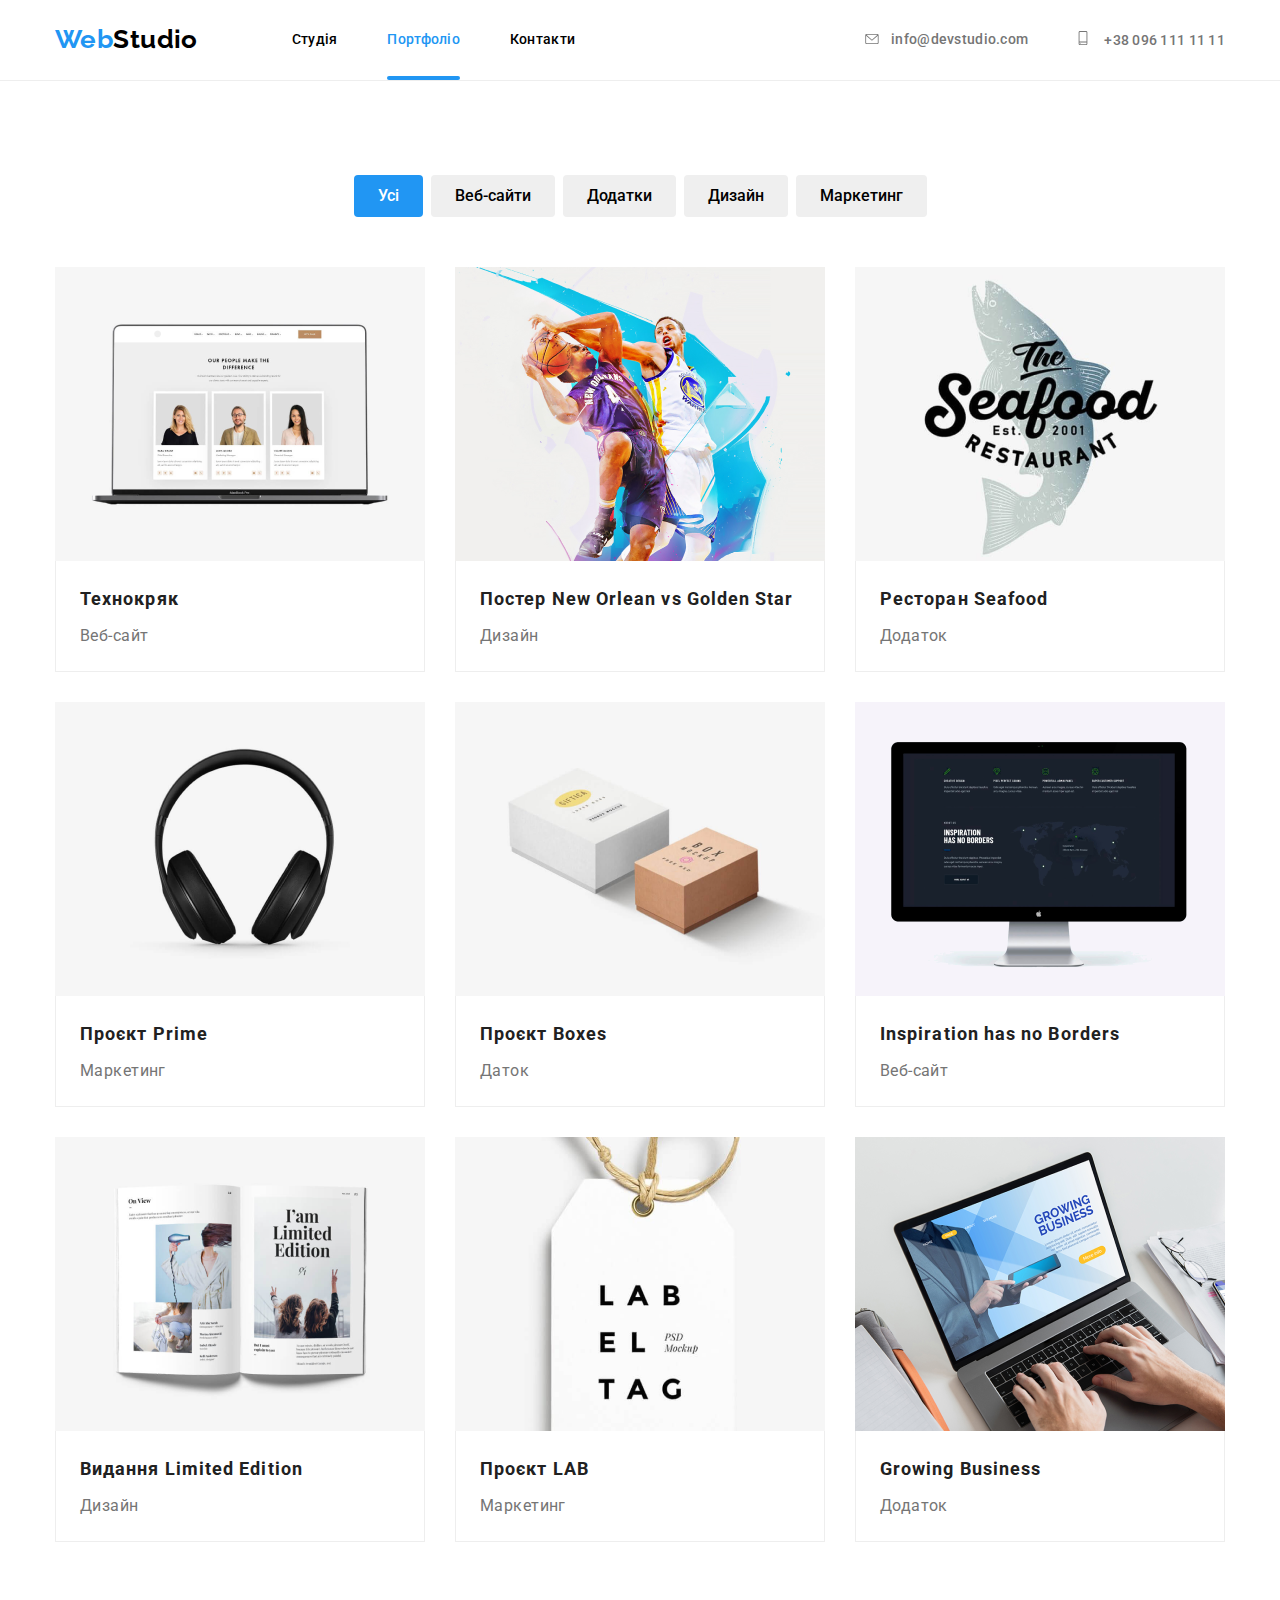
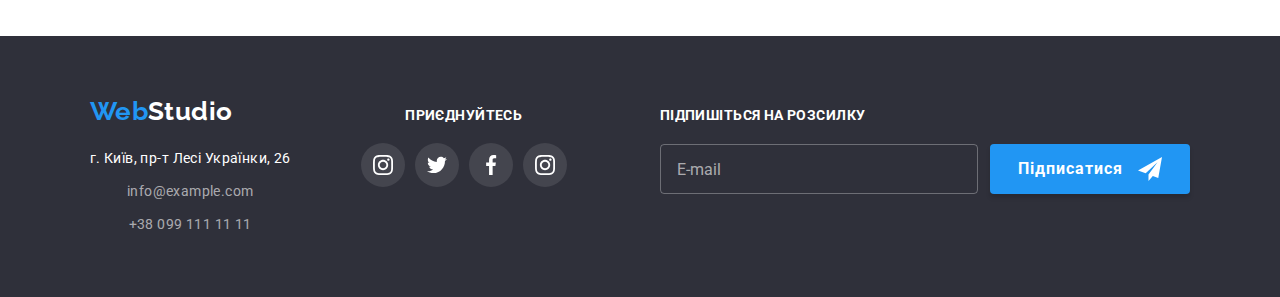
==== commit 51bd6474: "добавил градиент" ====
--- a/portfolio.html
+++ b/portfolio.html
@@ -134,24 +134,24 @@
                                                   <source
                                                        media="(min-width: 1200px)"
                                                        srcset="
-                                                            ./images/portfolio/prt-1-desk@1x.png,
-                                                            ./images/portfolio/prt-1-desk@2x.png
-                                                       "
-                                                       type="image/jpg"
-                                                  />
-                                                  <source
-                                                       media="(min-width: 768px)"
-                                                       srcset="
-                                                            ./images/portfolio/prt-1-tabl@1x.png,
-                                                            ./images/portfolio/prt-1-tabl@2x.png
-                                                       "
-                                                       type="image/jpg"
-                                                  />
-                                                  <source
-                                                       media="(max-width: 767px)"
-                                                       srcset="
-                                                            ./images/portfolio/prt-1-mob@1x.png,
-                                                            ./images/portfolio/prt-1-mob@2x.png
+                                                            ./images/portfolio/prt-1-desk@1x.png 1x,
+                                                            ./images/portfolio/prt-1-desk@2x.png 2x
+                                                       "
+                                                       type="image/jpg"
+                                                  />
+                                                  <source
+                                                       media="(min-width: 768px)"
+                                                       srcset="
+                                                            ./images/portfolio/prt-1-tabl@1x.png 1x,
+                                                            ./images/portfolio/prt-1-tabl@2x.png 2x
+                                                       "
+                                                       type="image/jpg"
+                                                  />
+                                                  <source
+                                                       media="(max-width: 767px)"
+                                                       srcset="
+                                                            ./images/portfolio/prt-1-mob@1x.png 1x,
+                                                            ./images/portfolio/prt-1-mob@2x.png 2x
                                                        "
                                                        type="image/jpg"
                                                   />
@@ -186,24 +186,24 @@
                                                   <source
                                                        media="(min-width: 1200px)"
                                                        srcset="
-                                                            ./images/portfolio/prt-2-desk@1x.png,
-                                                            ./images/portfolio/prt-2-desk@2x.png
-                                                       "
-                                                       type="image/jpg"
-                                                  />
-                                                  <source
-                                                       media="(min-width: 768px)"
-                                                       srcset="
-                                                            ./images/portfolio/prt-2-tabl@1x.png,
-                                                            ./images/portfolio/prt-2-tabl@2x.png
-                                                       "
-                                                       type="image/jpg"
-                                                  />
-                                                  <source
-                                                       media="(max-width: 767px)"
-                                                       srcset="
-                                                            ./images/portfolio/prt-2-mob@1x.png,
-                                                            ./images/portfolio/prt-2-mob@2x.png
+                                                            ./images/portfolio/prt-2-desk@1x.png 1x,
+                                                            ./images/portfolio/prt-2-desk@2x.png 2x
+                                                       "
+                                                       type="image/jpg"
+                                                  />
+                                                  <source
+                                                       media="(min-width: 768px)"
+                                                       srcset="
+                                                            ./images/portfolio/prt-2-tabl@1x.png 1x,
+                                                            ./images/portfolio/prt-2-tabl@2x.png 2x
+                                                       "
+                                                       type="image/jpg"
+                                                  />
+                                                  <source
+                                                       media="(max-width: 767px)"
+                                                       srcset="
+                                                            ./images/portfolio/prt-2-mob@1x.png 1x,
+                                                            ./images/portfolio/prt-2-mob@2x.png 2x
                                                        "
                                                        type="image/jpg"
                                                   />
@@ -239,24 +239,24 @@
                                                   <source
                                                        media="(min-width: 1200px)"
                                                        srcset="
-                                                            ./images/portfolio/prt-3-desk@1x.png,
-                                                            ./images/portfolio/prt-3-desk@2x.png
-                                                       "
-                                                       type="image/jpg"
-                                                  />
-                                                  <source
-                                                       media="(min-width: 768px)"
-                                                       srcset="
-                                                            ./images/portfolio/prt-3-tabl@1x.png,
-                                                            ./images/portfolio/prt-3-tabl@2x.png
-                                                       "
-                                                       type="image/jpg"
-                                                  />
-                                                  <source
-                                                       media="(max-width: 767px)"
-                                                       srcset="
-                                                            ./images/portfolio/prt-3-mob@1x.png,
-                                                            ./images/portfolio/prt-3-mob@2x.png
+                                                            ./images/portfolio/prt-3-desk@1x.png 1x,
+                                                            ./images/portfolio/prt-3-desk@2x.png 2x
+                                                       "
+                                                       type="image/jpg"
+                                                  />
+                                                  <source
+                                                       media="(min-width: 768px)"
+                                                       srcset="
+                                                            ./images/portfolio/prt-3-tabl@1x.png 1x,
+                                                            ./images/portfolio/prt-3-tabl@2x.png 2x
+                                                       "
+                                                       type="image/jpg"
+                                                  />
+                                                  <source
+                                                       media="(max-width: 767px)"
+                                                       srcset="
+                                                            ./images/portfolio/prt-3-mob@1x.png 1x,
+                                                            ./images/portfolio/prt-3-mob@2x.png 2x
                                                        "
                                                        type="image/jpg"
                                                   />
@@ -290,24 +290,24 @@
                                                   <source
                                                        media="(min-width: 1200px)"
                                                        srcset="
-                                                            ./images/portfolio/prt-4-desk@1x.png,
-                                                            ./images/portfolio/prt-4-desk@2x.png
-                                                       "
-                                                       type="image/jpg"
-                                                  />
-                                                  <source
-                                                       media="(min-width: 768px)"
-                                                       srcset="
-                                                            ./images/portfolio/prt-4-tabl@1x.png,
-                                                            ./images/portfolio/prt-4-tabl@2x.png
-                                                       "
-                                                       type="image/jpg"
-                                                  />
-                                                  <source
-                                                       media="(max-width: 767px)"
-                                                       srcset="
-                                                            ./images/portfolio/prt-4-mob@1x.png,
-                                                            ./images/portfolio/prt-4-mob@2x.png
+                                                            ./images/portfolio/prt-4-desk@1x.png 1x,
+                                                            ./images/portfolio/prt-4-desk@2x.png 2x
+                                                       "
+                                                       type="image/jpg"
+                                                  />
+                                                  <source
+                                                       media="(min-width: 768px)"
+                                                       srcset="
+                                                            ./images/portfolio/prt-4-tabl@1x.png 1x,
+                                                            ./images/portfolio/prt-4-tabl@2x.png 2x
+                                                       "
+                                                       type="image/jpg"
+                                                  />
+                                                  <source
+                                                       media="(max-width: 767px)"
+                                                       srcset="
+                                                            ./images/portfolio/prt-4-mob@1x.png 1x,
+                                                            ./images/portfolio/prt-4-mob@2x.png 2x
                                                        "
                                                        type="image/jpg"
                                                   />
@@ -341,24 +341,24 @@
                                                   <source
                                                        media="(min-width: 1200px)"
                                                        srcset="
-                                                            ./images/portfolio/prt-5-desk@1x.png,
-                                                            ./images/portfolio/prt-5-desk@2x.png
-                                                       "
-                                                       type="image/jpg"
-                                                  />
-                                                  <source
-                                                       media="(min-width: 768px)"
-                                                       srcset="
-                                                            ./images/portfolio/prt-5-tabl@1x.png,
-                                                            ./images/portfolio/prt-5-tabl@2x.png
-                                                       "
-                                                       type="image/jpg"
-                                                  />
-                                                  <source
-                                                       media="(max-width: 767px)"
-                                                       srcset="
-                                                            ./images/portfolio/prt-5-mob@1x.png,
-                                                            ./images/portfolio/prt-5-mob@2x.png
+                                                            ./images/portfolio/prt-5-desk@1x.png 1x,
+                                                            ./images/portfolio/prt-5-desk@2x.png 2x
+                                                       "
+                                                       type="image/jpg"
+                                                  />
+                                                  <source
+                                                       media="(min-width: 768px)"
+                                                       srcset="
+                                                            ./images/portfolio/prt-5-tabl@1x.png 1x,
+                                                            ./images/portfolio/prt-5-tabl@2x.png 2x
+                                                       "
+                                                       type="image/jpg"
+                                                  />
+                                                  <source
+                                                       media="(max-width: 767px)"
+                                                       srcset="
+                                                            ./images/portfolio/prt-5-mob@1x.png 1x,
+                                                            ./images/portfolio/prt-5-mob@2x.png 2x
                                                        "
                                                        type="image/jpg"
                                                   />
@@ -392,24 +392,24 @@
                                                   <source
                                                        media="(min-width: 1200px)"
                                                        srcset="
-                                                            ./images/portfolio/prt-6-desk@1x.png,
-                                                            ./images/portfolio/prt-6-desk@2x.png
-                                                       "
-                                                       type="image/jpg"
-                                                  />
-                                                  <source
-                                                       media="(min-width: 768px)"
-                                                       srcset="
-                                                            ./images/portfolio/prt-6-tabl@1x.png,
-                                                            ./images/portfolio/prt-6-tabl@2x.png
-                                                       "
-                                                       type="image/jpg"
-                                                  />
-                                                  <source
-                                                       media="(max-width: 767px)"
-                                                       srcset="
-                                                            ./images/portfolio/prt-6-mob@1x.png,
-                                                            ./images/portfolio/prt-6-mob@2x.png
+                                                            ./images/portfolio/prt-6-desk@1x.png 1x,
+                                                            ./images/portfolio/prt-6-desk@2x.png 2x
+                                                       "
+                                                       type="image/jpg"
+                                                  />
+                                                  <source
+                                                       media="(min-width: 768px)"
+                                                       srcset="
+                                                            ./images/portfolio/prt-6-tabl@1x.png 1x,
+                                                            ./images/portfolio/prt-6-tabl@2x.png 2x
+                                                       "
+                                                       type="image/jpg"
+                                                  />
+                                                  <source
+                                                       media="(max-width: 767px)"
+                                                       srcset="
+                                                            ./images/portfolio/prt-6-mob@1x.png 1x,
+                                                            ./images/portfolio/prt-6-mob@2x.png 2x
                                                        "
                                                        type="image/jpg"
                                                   />
@@ -445,24 +445,24 @@
                                                   <source
                                                        media="(min-width: 1200px)"
                                                        srcset="
-                                                            ./images/portfolio/prt-7-desk@1x.png,
-                                                            ./images/portfolio/prt-7-desk@2x.png
-                                                       "
-                                                       type="image/jpg"
-                                                  />
-                                                  <source
-                                                       media="(min-width: 768px)"
-                                                       srcset="
-                                                            ./images/portfolio/prt-7-tabl@1x.png,
-                                                            ./images/portfolio/prt-7-tabl@2x.png
-                                                       "
-                                                       type="image/jpg"
-                                                  />
-                                                  <source
-                                                       media="(max-width: 767px)"
-                                                       srcset="
-                                                            ./images/portfolio/prt-7-mob@1x.png,
-                                                            ./images/portfolio/prt-7-mob@2x.png
+                                                            ./images/portfolio/prt-7-desk@1x.png 1x,
+                                                            ./images/portfolio/prt-7-desk@2x.png 2x
+                                                       "
+                                                       type="image/jpg"
+                                                  />
+                                                  <source
+                                                       media="(min-width: 768px)"
+                                                       srcset="
+                                                            ./images/portfolio/prt-7-tabl@1x.png 1x,
+                                                            ./images/portfolio/prt-7-tabl@2x.png 2x
+                                                       "
+                                                       type="image/jpg"
+                                                  />
+                                                  <source
+                                                       media="(max-width: 767px)"
+                                                       srcset="
+                                                            ./images/portfolio/prt-7-mob@1x.png 1x,
+                                                            ./images/portfolio/prt-7-mob@2x.png 2x
                                                        "
                                                        type="image/jpg"
                                                   />
@@ -498,24 +498,24 @@
                                                   <source
                                                        media="(min-width: 1200px)"
                                                        srcset="
-                                                            ./images/portfolio/prt-8-desk@1x.png,
-                                                            ./images/portfolio/prt-8-desk@2x.png
-                                                       "
-                                                       type="image/jpg"
-                                                  />
-                                                  <source
-                                                       media="(min-width: 768px)"
-                                                       srcset="
-                                                            ./images/portfolio/prt-8-tabl@1x.png,
-                                                            ./images/portfolio/prt-8-tabl@2x.png
-                                                       "
-                                                       type="image/jpg"
-                                                  />
-                                                  <source
-                                                       media="(max-width: 767px)"
-                                                       srcset="
-                                                            ./images/portfolio/prt-8-mob@1x.png,
-                                                            ./images/portfolio/prt-8-mob@2x.png
+                                                            ./images/portfolio/prt-8-desk@1x.png 1x,
+                                                            ./images/portfolio/prt-8-desk@2x.png 2x
+                                                       "
+                                                       type="image/jpg"
+                                                  />
+                                                  <source
+                                                       media="(min-width: 768px)"
+                                                       srcset="
+                                                            ./images/portfolio/prt-8-tabl@1x.png 1x,
+                                                            ./images/portfolio/prt-8-tabl@2x.png 2x
+                                                       "
+                                                       type="image/jpg"
+                                                  />
+                                                  <source
+                                                       media="(max-width: 767px)"
+                                                       srcset="
+                                                            ./images/portfolio/prt-8-mob@1x.png 1x,
+                                                            ./images/portfolio/prt-8-mob@2x.png 2x
                                                        "
                                                        type="image/jpg"
                                                   />
@@ -549,24 +549,24 @@
                                                   <source
                                                        media="(min-width: 1200px)"
                                                        srcset="
-                                                            ./images/portfolio/prt-9-desk@1x.png,
-                                                            ./images/portfolio/prt-9-desk@2x.png
-                                                       "
-                                                       type="image/jpg"
-                                                  />
-                                                  <source
-                                                       media="(min-width: 768px)"
-                                                       srcset="
-                                                            ./images/portfolio/prt-9-tabl@1x.png,
-                                                            ./images/portfolio/prt-9-tabl@2x.png
-                                                       "
-                                                       type="image/jpg"
-                                                  />
-                                                  <source
-                                                       media="(max-width: 767px)"
-                                                       srcset="
-                                                            ./images/portfolio/prt-9-mob@1x.png,
-                                                            ./images/portfolio/prt-9-mob@2x.png
+                                                            ./images/portfolio/prt-9-desk@1x.png 1x,
+                                                            ./images/portfolio/prt-9-desk@2x.png 2x
+                                                       "
+                                                       type="image/jpg"
+                                                  />
+                                                  <source
+                                                       media="(min-width: 768px)"
+                                                       srcset="
+                                                            ./images/portfolio/prt-9-tabl@1x.png 1x,
+                                                            ./images/portfolio/prt-9-tabl@2x.png 2x
+                                                       "
+                                                       type="image/jpg"
+                                                  />
+                                                  <source
+                                                       media="(max-width: 767px)"
+                                                       srcset="
+                                                            ./images/portfolio/prt-9-mob@1x.png 1x,
+                                                            ./images/portfolio/prt-9-mob@2x.png 2x
                                                        "
                                                        type="image/jpg"
                                                   />
--- a/css/main.min.css
+++ b/css/main.min.css
@@ -1 +1 @@
-body{color:var(--prinary-text-color);font-family:Roboto,sans-serif;letter-spacing:.03em;font-size:14px}.list{padding:0;margin:0;list-style:none}a{text-decoration:none;color:inherit}img{display:block;max-width:100%;height:auto}.visually-hidden{position:absolute;white-space:nowrap;width:1px;height:1px;overflow:hidden;border:0;padding:0;clip:rect(0 0 0 0);clip-path:inset(50%);margin:-1px}.section{padding-top:60px;padding-bottom:60px}@media screen and (min-width: 1200px){.section{padding-top:94px;padding-bottom:94px}}.conteiner{margin-left:auto;margin-right:auto;max-width:480px;width:100%;padding-left:15px;padding-right:15px}@media screen and (min-width: 768px){.conteiner{max-width:768px;width:100%}}@media screen and (min-width: 1200px){.conteiner{max-width:1200px;width:100%}}.section__title{margin-top:0px;margin-bottom:50px;font-size:28px;line-height:1.17;text-align:center}@media screen and (min-width: 1200px){.section__title{font-size:36px}}.logo{color:#2196f3;font-family:Raleway,cursive;font-weight:700;font-size:24px;line-height:1.17}@media screen and (min-width: 1200px){.logo{font-size:26px;line-height:1.2}}.logo__head{color:#000}.logo__footer{color:#fff}.futter__logo--location{display:block;margin-bottom:20px}@media screen and (max-width: 1199.98px){.futter__logo--location{text-align:center}}.header{border-bottom:1px solid #eee}.header__conteiner{position:relative;display:flex;align-items:center;justify-content:space-between}.nave{display:flex;align-items:center}@media screen and (max-width: 767.98px){.header__conteiner{padding-top:16px;padding-bottom:16px}}@media screen and (max-width: 767.98px){.header__nave{display:none;padding:48px 40px;flex-direction:column;min-height:100vh;height:min-content;position:absolute;top:0;left:0;width:480px;background-color:#fff}.header__nave.is-open{display:flex;z-index:1}}@media screen and (min-width: 768px){.header__nave{display:flex;flex-wrap:nowrap;align-items:center}}.menu-button{position:absolute;top:10px;right:15px;z-index:2;cursor:pointer;background-color:rgba(0,0,0,0);border:none;padding:0;display:inline-flex;fill:#212121;transition:fill 250ms cubic-bezier(0.4, 0, 0.2, 1)}.menu-button:hover{fill:#2196f3}@media screen and (min-width: 768px){.menu-button{display:none}}.menu-button__menu{display:block}.menu-button.is-open .menu-button__menu{display:none}.menu-button__close{display:none}.menu-button.is-open .menu-button__close{display:block}@media screen and (min-width: 768px){.nave-site{display:flex;gap:50px;margin-left:87px}}@media screen and (min-width: 1200px){.nave-site{display:flex;gap:50px;margin-left:92px}}.nave-site__item{position:relative}@media screen and (max-width: 767.98px){.nave-site__item{margin-bottom:30px}.nave-site__item:last-child{margin-bottom:0px}}.nave-site__link{font-weight:500;font-size:40px;letter-spacing:.02em;line-height:1.76;transition-property:color;transition-duration:250ms;transition-timing-function:cubic-bezier(0.4, 0, 0.2, 1)}.nave-site__link:hover,.nave-site__link:focus{color:#2196f3}@media screen and (min-width: 768px){.nave-site__link{font-size:14px;line-height:1.17;display:block;padding-top:32px;padding-bottom:32px;line-height:1.14}}.current{color:#2196f3}@media screen and (min-width: 768px){.current::after{content:"";display:block;position:absolute;bottom:0;left:0;width:100%;height:4px;border-radius:2px;background-color:#2196f3;transition:border 250ms cubic-bezier(0.4, 0, 0.2, 1)}}.contacts-header{display:flex;flex-direction:column-reverse}@media screen and (max-width: 1199.98px){.contacts-header{margin-top:auto;margin-bottom:auto}}@media screen and (min-width: 768px){.contacts-header{flex-direction:row;flex-wrap:wrap;align-items:center}}@media screen and (min-width: 1200px){.contacts-header{flex-wrap:nowrap;margin-left:290px}}.contacts-header__item{margin-left:96px;color:#757575}@media screen and (max-width: 767.98px){.contacts-header__item{font-size:34px;line-height:1.18;margin-left:0;margin-bottom:32px;color:#2196f3}.contacts-header__item:first-of-type{font-size:24px;line-height:1.17;margin-bottom:64px;color:#757575}}@media screen and (min-width: 768px)and (max-width: 1199.98px){.contacts-header__item{margin-bottom:10px}.contacts-header__item:last-child{margin-bottom:0px}}@media screen and (min-width: 1200px){.contacts-header__item{margin-left:50px}.contacts-header__item:first-child{margin-left:0}}.contacts-header__contact{display:flex;align-items:baseline;color:currentColor;letter-spacing:.02em;transition-property:color;transition-duration:250ms;transition-timing-function:cubic-bezier(0.4, 0, 0.2, 1)}.contacts-header__contact:hover,.contacts-header__contact:focus{color:#2196f3}@media screen and (min-width: 768px){.contacts-header__contact{font-size:12px;line-height:1.17}}@media screen and (min-width: 1200px){.contacts-header__contact{font-size:14px;line-height:1.14}}.contacts-header__icon{display:block;fill:currentcolor;margin-right:10px}@media screen and (max-width: 767.98px){.contacts-header__icon{display:none}}@media screen and (min-width: 1200px){.contacts-header__icon-letter{width:16px;height:12px}}@media screen and (min-width: 1200px){.contacts-header__icon-telephone{width:10px;height:16px}}.header-network{display:flex}@media screen and (min-width: 768px){.header-network{display:none}}.header-network__item{font-weight:500;font-size:18px;line-height:1.22;letter-spacing:.02em;color:#2196f3;padding-left:10px;padding-right:10px;border-right:1px solid rgba(33,33,33,.2)}.header-network__item:last-child{border-right:none;padding-right:0}.header-network__item:first-child{padding-left:0}.form__title{font-weight:700;text-align:center;font-size:20px;line-height:1.15;color:#212121;margin-bottom:12px}.form__field{display:flex;flex-direction:column}.form__field:hover .form__pict{fill:#2196f3}.form__field:focus-within .form__pict{fill:#2196f3}.form__text{max-width:448px;width:100%;font-size:12px;line-height:1.67;letter-spacing:.01em;border:1px solid rgba(33,33,33,.2);border-radius:4px;margin-bottom:10px;height:40px;padding:12px 42px;transition:border 250ms cubic-bezier(0.4, 0, 0.2, 1),box-shadow 250ms cubic-bezier(0.4, 0, 0.2, 1)}.form__text:hover,.form__text:focus{border:1px solid #2196f3;outline:rgba(0,0,0,0);box-shadow:0px 4px 4px rgba(0,0,0,.25)}.accord__check{display:inline-block;width:16px;height:15px;border:1px solid #000;border-radius:2px;background-color:#fff;transition:background-color 1000ms cubic-bezier(0.4, 0, 0.2, 1),border 250ms cubic-bezier(0.4, 0, 0.2, 1),box-shadow 250ms cubic-bezier(0.4, 0, 0.2, 1)}.accord__checkbox:checked+.accord__check{background-color:#2196f3;border:1px solid #2196f3;box-shadow:0px 4px 4px rgba(0,0,0,.25)}.accord__icon{fill:#fff}.form__comment{padding:12px 16px;margin-bottom:20px;font-size:12px;line-height:1.67;letter-spacing:.01em;border:1px solid rgba(33,33,33,.2);border-radius:4px;transition:border 250ms cubic-bezier(0.4, 0, 0.2, 1),box-shadow 250ms cubic-bezier(0.4, 0, 0.2, 1)}.form__comment:hover,.form__comment:focus{border:1px solid #2196f3;outline:rgba(0,0,0,0);box-shadow:0px 4px 4px rgba(0,0,0,.25)}.form__comment::placeholder{font-size:12px;line-height:14px;letter-spacing:.01em;color:rgba(117,117,117,.5)}.form__name{margin-bottom:4px;font-size:12px;line-height:1.17;letter-spacing:.01em;color:#757575}.accord__text{margin-top:0;margin-bottom:30px;font-size:14px;line-height:1,71;color:#757575}.accord{display:flex;flex-direction:column;align-items:center}.accord__link{text-decoration:underline;color:#2196f3}.form__decor{position:relative}.form__icon{position:absolute;top:11px;left:12px}.form__icon:hover+.form__text{border:1px solid #2196f3;outline:rgba(0,0,0,0);box-shadow:0px 4px 4px rgba(0,0,0,.25)}.form__pict{fill:#212121;transition:fill 250ms cubic-bezier(0.4, 0, 0.2, 1);padding:40px}textarea{resize:none}.section-hero{max-width:1600px;background-color:#2f303a;text-align:center;padding-top:118px;padding-bottom:118px;background-repeat:no-repeat;background-position:center;background-size:cover;background-image:linear-gradient(rgba(47, 48, 58, 0.4), rgba(47, 48, 58, 0.4)),url(../images/Header-modile-1x.jpg)}@media(min-device-pixel-ratio: 2),(min-resolution: 192dpi),(min-resolution: 2dppx){.section-hero{background-image:url(../images/Header-modile-2x.jpg)}}@media screen and (min-width: 768px){.section-hero{background-image:url(../images/Header-tablet-1x.jpg)}}@media screen and (min-width: 768px)and (min-device-pixel-ratio: 2),screen and (min-width: 768px)and (min-resolution: 192dpi),screen and (min-width: 768px)and (min-resolution: 2dppx){.section-hero{background-image:url(../images/Header-tablet-2x.jpg)}}@media screen and (min-width: 768px)and (min-width: 1200px){.section-hero{background-image:url(../images/Header-desktop-1x.jpg);background-size:cover;background-repeat:no-repeat;background-position:center;margin-left:auto;margin-right:auto}}@media screen and (min-width: 768px)and (min-width: 1200px)and (min-device-pixel-ratio: 2),screen and (min-width: 768px)and (min-width: 1200px)and (min-resolution: 192dpi),screen and (min-width: 768px)and (min-width: 1200px)and (min-resolution: 2dppx){.section-hero{background-image:url(../images/Header-desktop-2x.jpg)}}@media screen and (min-width: 768px)and (min-width: 1200px)and (min-width: 1200px){.section-hero{padding-top:200px;padding-bottom:200px}}.section-hero .section-hero__title{margin-top:0;margin-bottom:30px;max-width:360px;margin-left:auto;margin-right:auto;color:#fff;font-weight:900;font-size:26px;line-height:42px;text-align:center;letter-spacing:.06em;text-transform:uppercase}@media screen and (min-width: 1200px){.section-hero .section-hero__title{font-size:44px;line-height:1.36;max-width:696px}}.button{width:200px;height:50px;background-color:#2196f3;border-radius:4px;border:rgba(0,0,0,0);color:#fff;border-radius:4px;font-weight:700;font-size:16px;line-height:1.88;letter-spacing:.06em;cursor:pointer;transition:background-color 250ms cubic-bezier(0.4, 0, 0.2, 1)}.button:hover,.button:focus{background-color:#188ce8}.button--shadow{box-shadow:0px 4px 4px rgba(0,0,0,.15)}.footer__button{position:relative;display:flex;align-items:center;padding:10px 28px;box-shadow:0px 4px 4px rgba(0,0,0,.15)}@media screen and (max-width: 1199.98px){.footer__button{margin-left:auto;margin-right:auto;margin-top:20px}}.button__icon{position:absolute;top:13px;right:28px}.benefits{display:flex;justify-content:space-between;gap:30px}@media screen and (max-width: 1999px){.benefits{flex-wrap:wrap}}@media screen and (max-width: 767px){.benefits__item{max-width:450px}}@media screen and (min-width: 768px){.benefits__item{max-width:354px}}@media screen and (min-width: 1200px){.benefits__item{max-width:270px}}.benefits__icon{display:flex;justify-content:center;align-items:center;max-width:450px;height:120px;background-color:#f5f4fa;border-radius:4px;margin-bottom:30px}.benefits__title{margin-top:0;margin-bottom:10px;font-size:14px;line-height:1.14;text-transform:uppercase}.benefits__description{margin-top:0;margin-bottom:0;line-height:1.71}.benefits__description{color:#757575}.benefits__title{margin-top:0;margin-bottom:10px;font-size:14px;line-height:1.14;text-transform:uppercase}.section-work{padding-top:0}@media screen and (max-width: 1199px){.section-work{display:none}}.work{display:flex}.work__item{margin-right:30px;position:relative}.work__item:last-child{margin-right:0px}.work__development{position:absolute;bottom:0;left:0;width:100%;height:70px;background-color:rgba(47,48,58,.8)}.work__title{text-align:center;margin-top:27px;margin-bottom:27px;color:#fff;font-size:14px;line-height:1.15;text-transform:uppercase;transition-property:text-shadow,-webkit-text-stroke;transition-duration:250ms;transition-timing-function:cubic-bezier(0.4, 0, 0.2, 1)}.section-team{background-color:#f5f4fa}.team{display:flex;gap:30px;flex-wrap:wrap}.team__item{width:100%;background-color:#fff;box-shadow:0px 1px 3px rgba(0,0,0,.12),0px 1px 1px rgba(0,0,0,.14),0px 2px 1px rgba(0,0,0,.2);border-radius:0px 0px 4px 4px}@media screen and (min-width: 768px){.team__item{width:calc((100% - 30px)/2)}}@media screen and (min-width: 1200px){.team__item{width:calc((100% - 90px)/4)}}.team-foto{width:100%}.team__person{padding-top:30px;padding-bottom:24px}@media screen and (min-width: 1200px){.team__person{padding-bottom:30px}}.team__name{margin-top:0;margin-bottom:10px;font-weight:500;font-size:16px;line-height:1.19;text-align:center}.team__function{font-size:16px;line-height:1.19;margin-top:0px;margin-bottom:0px;text-align:center;color:#757575}.network--location{display:flex;justify-content:center}.taem-contacts__link{display:flex;justify-content:center;align-items:center;width:44px;height:44px;border-radius:50%;cursor:pointer;fill:#afb1b8;transition:background-color 250ms cubic-bezier(0.4, 0, 0.2, 1),fill 250ms cubic-bezier(0.4, 0, 0.2, 1)}.taem-contacts__link:hover,.taem-contacts__link:focus{background-color:#2196f3;fill:#fff}.client{display:flex;gap:30px;flex-wrap:wrap;justify-content:center}.client__site{display:flex;border:1px solid #afb1b8;border-radius:4px;width:210px;height:92px;fill:#afb1b8;justify-content:center;align-items:center;transition:fill 250ms cubic-bezier(0.4, 0, 0.2, 1),border 250ms cubic-bezier(0.4, 0, 0.2, 1),box-shadow 250ms cubic-bezier(0.4, 0, 0.2, 1)}@media screen and (min-width: 768px){.client__site{width:226px}}@media screen and (min-width: 1200px){.client__site{width:170px}}.client__site:hover,.client__sitefocus{fill:#2196f3;border:1px solid #2196f3;box-shadow:0px 4px 4px rgba(0,0,0,.25),0px 4px 4px rgba(0,0,0,.25)}.footer{background-color:#2f303a;padding:60px 0}@media screen and (min-width: 768px){.footer__info{display:flex;justify-content:space-around}}.footer__conteiner{align-items:baseline;justify-content:center}@media screen and (min-width: 1200px){.footer__conteiner{display:flex}}.footer__adress{margin-right:auto;margin-left:auto}@media screen and (min-width: 768px){.footer__adress{margin:0}}@media screen and (min-width: 1200px){.footer__adress{margin-right:70px}}@media screen and (max-width: 767.98px){.address__list{margin-bottom:60px}}.address-list__main{color:#fff}.address-list__item{margin-bottom:9px;text-align:center}.address-list__item:last-child{margin-bottom:0px}.address-list__contact{color:rgba(255,255,255,.6);transition:color 250ms cubic-bezier(0.4, 0, 0.2, 1)}.address-list__contact:hover,.address-list__contact:focus{color:#2196f3}.address{font-style:normal;line-height:1.71}.network-footer--location{margin-top:12px}.network{display:flex;justify-content:center}.network__site{display:flex;justify-content:center;align-items:center;width:44px;height:44px;border-radius:50%;background-color:rgba(255,255,255,.1);transition:background-color 250ms cubic-bezier(0.4, 0, 0.2, 1)}.network__site:hover,.network__site:focus{background-color:#2196f3}.network-icon{fill:#fff}.network__item{margin-right:10px}.network__item:last-child{margin-right:0px}.invite{font-size:14px;line-height:1.15;color:#fff;margin-top:0px;margin-bottom:20px;text-align:center;text-transform:uppercase}.form-min{align-items:center;justify-content:center}@media screen and (max-width: 1199.98px){.form-min{margin-top:60px}}@media screen and (min-width: 1200px){.form-min{margin-left:93px}}@media screen and (min-width: 1200px){.form-min__subscription{display:flex}}.form-min__title{font-weight:700;line-height:1.14;text-align:center;color:#fff;margin-bottom:20px;text-transform:uppercase}@media screen and (min-width: 1200px){.form-min__title{text-align:left}}.form-min__mail{display:block;max-width:450px;width:100%;height:50px;padding:0px 16px;font-size:16px;line-height:1.25;color:#fff;background-color:inherit;border:1px solid rgba(255,255,255,.3);border-radius:4px;margin-right:12px;transition:border 250ms cubic-bezier(0.4, 0, 0.2, 1),box-shadow 250ms cubic-bezier(0.4, 0, 0.2, 1);margin-left:auto;margin-right:auto}.form-min__mail:focus,.form-min__mail:hover{border:1px solid #2196f3;outline:rgba(0,0,0,0);box-shadow:0px 4px 4px rgba(0,0,0,.25)}.form-min__mail::placeholder{font-size:16px;line-height:1.25;color:rgba(255,255,255,.6)}@media screen and (min-width: 1200px){.form-min__mail{width:358px}}.filter{display:flex;flex-wrap:wrap;gap:8px;margin-bottom:40px}@media screen and (max-width: 767.98px){.filter{width:326px}}@media screen and (min-width: 768px){.filter{justify-content:center;margin-bottom:30px}}@media screen and (min-width: 1200px){.filter{margin-bottom:50px}}.filter-button{cursor:pointer;font-family:inherit;font-weight:500;font-size:16px;line-height:1.63;text-align:center;border-color:rgba(0,0,0,0);border-radius:4px;padding:6px 22px;transition:background-color 250ms cubic-bezier(0.4, 0, 0.2, 1),color 250ms cubic-bezier(0.4, 0, 0.2, 1),box-shadow 250ms cubic-bezier(0.4, 0, 0.2, 1)}.filter-button:hover,.filter-button:focus{background-color:#2196f3;color:#fff;box-shadow:0px 3px 1px rgba(0,0,0,.1),0px 1px 2px rgba(0,0,0,.08),0px 2px 2px rgba(0,0,0,.12)}.active{background-color:#2196f3;color:#fff;font-weight:500;font-size:16px;line-height:1.63;text-align:center}.card-set{display:flex;flex-wrap:wrap;gap:30px;align-items:stretch}.product-work__title{margin-top:0;margin-bottom:4px;color:#212121;font-weight:700;font-size:18px;line-height:2;letter-spacing:.06em}.product-work__description{margin-top:0;margin-bottom:0px;color:#757575;font-size:16px;line-height:1.88}.card-set__item{width:100%}@media screen and (min-width: 768px){.card-set__item{width:calc((100% - 30px)/2)}}@media screen and (min-width: 1200px){.card-set__item{width:calc((100% - 60px)/3)}}.card-set__item{transition:box-shadow 250ms cubic-bezier(0.4, 0, 0.2, 1)}.product{display:flex;flex-direction:column;width:100%;height:100%}.product:focus,.product:hover{box-shadow:0px 4px 4px rgba(0,0,0,.25)}.product-work{padding:20px 24px;border-left:1px solid #eee;border-right:1px solid #eee;border-bottom:1px solid #eee;width:100%;flex-grow:1}.product__description{position:relative;overflow:hidden}.product__position{position:absolute;top:0;left:0;width:100%;height:100%;background-color:rgba(33,150,243,.9);margin-top:0px;margin-bottom:0px;font-weight:400;font-size:18px;line-height:1.56;color:#fff;text-align:justify;padding:63px 24px;transform:translatey(100%);opacity:0;transition:transform 250ms cubic-bezier(0.4, 0, 0.2, 1),opacity 250ms cubic-bezier(0.4, 0, 0.2, 1)}.card-set__item:hover .product__position,.card-set__item:hover .product__position{transform:translatey(0);opacity:1}.backdrop{position:fixed;top:0;left:0;width:100%;height:100%;background-color:rgba(0,0,0,.2);opacity:1;visibility:visible;transition:opacity 250ms cubic-bezier(0.4, 0, 0.2, 1),visibility 250ms cubic-bezier(0.4, 0, 0.2, 1);visibility:visible;overflow-y:scroll}.backdrop.is-hidden{opacity:0;pointer-events:none;visibility:hidden}.is-hidden .modal{transform:translate(-50%, -50%) scale(0) rotate(0turn)}.modal{max-width:450px;width:100%;position:absolute;top:50%;left:50%;z-index:5;background-color:#fff;box-shadow:0px 1px 3px rgba(0,0,0,.12),0px 1px 1px rgba(0,0,0,.14),0px 2px 1px rgba(0,0,0,.2);border-radius:4px;transform:translate(-50%, -50%) scale(1) rotate(3turn);transition:transform 250ms cubic-bezier(0.4, 0, 0.2, 1);padding:40px}.button-close{display:flex;justify-content:center;align-items:center;position:absolute;top:8px;right:8px;width:30px;height:30px;background-size:18px;background-repeat:no-repeat;background-position:center;border-radius:50%;padding:6px;border:1px solid rgba(0,0,0,.1);background-color:#fff;cursor:pointer}.button-close__icon{fill:#000;transition:fill 250ms cubic-bezier(0.4, 0, 0.2, 1)}.button-close__icon:hover,.button-close__icon:focus{fill:#2196f3}/*# sourceMappingURL=main.min.css.map */+body{color:var(--prinary-text-color);font-family:Roboto,sans-serif;letter-spacing:.03em;font-size:14px}.list{padding:0;margin:0;list-style:none}a{text-decoration:none;color:inherit}img{display:block;max-width:100%;height:auto}.visually-hidden{position:absolute;white-space:nowrap;width:1px;height:1px;overflow:hidden;border:0;padding:0;clip:rect(0 0 0 0);clip-path:inset(50%);margin:-1px}.section{padding-top:60px;padding-bottom:60px}@media screen and (min-width: 1200px){.section{padding-top:94px;padding-bottom:94px}}.conteiner{margin-left:auto;margin-right:auto;max-width:480px;width:100%;padding-left:15px;padding-right:15px}@media screen and (min-width: 768px){.conteiner{max-width:768px;width:100%}}@media screen and (min-width: 1200px){.conteiner{max-width:1200px;width:100%}}.section__title{margin-top:0px;margin-bottom:50px;font-size:28px;line-height:1.17;text-align:center}@media screen and (min-width: 1200px){.section__title{font-size:36px}}.logo{color:#2196f3;font-family:Raleway,cursive;font-weight:700;font-size:24px;line-height:1.17}@media screen and (min-width: 1200px){.logo{font-size:26px;line-height:1.2}}.logo__head{color:#000}.logo__footer{color:#fff}.futter__logo--location{display:block;margin-bottom:20px}@media screen and (max-width: 1199.98px){.futter__logo--location{text-align:center}}.header{border-bottom:1px solid #eee}.header__conteiner{position:relative;display:flex;align-items:center;justify-content:space-between}.nave{display:flex;align-items:center}@media screen and (max-width: 767.98px){.header__conteiner{padding-top:16px;padding-bottom:16px}}@media screen and (max-width: 767.98px){.header__nave{display:none;padding:48px 40px;flex-direction:column;min-height:100vh;height:min-content;position:absolute;top:0;left:0;width:480px;background-color:#fff}.header__nave.is-open{display:flex;z-index:1}.header__nave.is-open~.menu-button{z-index:2}}@media screen and (min-width: 768px){.header__nave{display:flex;flex-wrap:nowrap;align-items:center}}.menu-button{position:absolute;top:10px;right:15px;cursor:pointer;background-color:rgba(0,0,0,0);border:none;padding:0;display:inline-flex;fill:#212121;transition:fill 250ms cubic-bezier(0.4, 0, 0.2, 1)}.menu-button:hover{fill:#2196f3}@media screen and (min-width: 768px){.menu-button{display:none}}.modal .menu-button__menu{display:block}.menu-button.is-open .menu-button__menu{display:none}.menu-button__close{display:none}.menu-button.is-open .menu-button__close{display:block}@media screen and (min-width: 768px){.nave-site{display:flex;gap:50px;margin-left:87px}}@media screen and (min-width: 1200px){.nave-site{display:flex;gap:50px;margin-left:92px}}.nave-site__item{position:relative}@media screen and (max-width: 767.98px){.nave-site__item{margin-bottom:30px}.nave-site__item:last-child{margin-bottom:0px}}.nave-site__link{font-weight:500;font-size:40px;letter-spacing:.02em;line-height:1.76;transition-property:color;transition-duration:250ms;transition-timing-function:cubic-bezier(0.4, 0, 0.2, 1)}.nave-site__link:hover,.nave-site__link:focus{color:#2196f3}@media screen and (min-width: 768px){.nave-site__link{font-size:14px;line-height:1.17;display:block;padding-top:32px;padding-bottom:32px;line-height:1.14}}.current{color:#2196f3}@media screen and (min-width: 768px){.current::after{content:"";display:block;position:absolute;bottom:0;left:0;width:100%;height:4px;border-radius:2px;background-color:#2196f3;transition:border 250ms cubic-bezier(0.4, 0, 0.2, 1)}}.contacts-header{display:flex;flex-direction:column-reverse}@media screen and (max-width: 1199.98px){.contacts-header{margin-top:auto;margin-bottom:auto}}@media screen and (min-width: 768px){.contacts-header{flex-direction:row;flex-wrap:wrap;align-items:center}}@media screen and (min-width: 1200px){.contacts-header{flex-wrap:nowrap;margin-left:290px}}.contacts-header__item{margin-left:96px;color:#757575}@media screen and (max-width: 767.98px){.contacts-header__item{font-size:34px;line-height:1.18;margin-left:0;margin-bottom:32px;color:#2196f3}.contacts-header__item:first-of-type{font-size:24px;line-height:1.17;margin-bottom:64px;color:#757575}}@media screen and (min-width: 768px)and (max-width: 1199.98px){.contacts-header__item{margin-bottom:10px}.contacts-header__item:last-child{margin-bottom:0px}}@media screen and (min-width: 1200px){.contacts-header__item{margin-left:50px}.contacts-header__item:first-child{margin-left:0}}.contacts-header__contact{display:flex;align-items:baseline;color:currentColor;letter-spacing:.02em;transition-property:color;transition-duration:250ms;transition-timing-function:cubic-bezier(0.4, 0, 0.2, 1)}.contacts-header__contact:hover,.contacts-header__contact:focus{color:#2196f3}@media screen and (min-width: 768px){.contacts-header__contact{font-weight:500;font-size:12px;line-height:1.17}}@media screen and (min-width: 1200px){.contacts-header__contact{font-size:14px;line-height:1.14}}.contacts-header__icon{display:block;fill:currentcolor;margin-right:10px}@media screen and (max-width: 767.98px){.contacts-header__icon{display:none}}@media screen and (min-width: 1200px){.contacts-header__icon-letter{width:16px;height:12px}}@media screen and (min-width: 1200px){.contacts-header__icon-telephone{width:10px;height:16px}}.header-network{display:flex}@media screen and (min-width: 768px){.header-network{display:none}}.header-network__item{font-weight:500;font-size:18px;line-height:1.22;letter-spacing:.02em;color:#2196f3;padding-left:10px;padding-right:10px;border-right:1px solid rgba(33,33,33,.2)}.header-network__item:last-child{border-right:none;padding-right:0}.header-network__item:first-child{padding-left:0}.form__title{font-weight:700;text-align:center;font-size:20px;line-height:1.15;color:#212121;margin-bottom:12px}.form__field{display:flex;flex-direction:column}.form__field:hover .form__pict{fill:#2196f3}.form__field:focus-within .form__pict{fill:#2196f3}.form__text{max-width:448px;width:100%;font-size:12px;line-height:1.67;letter-spacing:.01em;border:1px solid rgba(33,33,33,.2);border-radius:4px;margin-bottom:10px;max-height:40px;height:100%;padding:12px 42px;transition:border 250ms cubic-bezier(0.4, 0, 0.2, 1),box-shadow 250ms cubic-bezier(0.4, 0, 0.2, 1)}.form__text:hover,.form__text:focus{border:1px solid #2196f3;outline:rgba(0,0,0,0);box-shadow:0px 4px 4px rgba(0,0,0,.25)}.accord__check{display:inline-block;width:16px;height:15px;border:1px solid #000;border-radius:2px;background-color:#fff;transition:background-color 1000ms cubic-bezier(0.4, 0, 0.2, 1),border 250ms cubic-bezier(0.4, 0, 0.2, 1),box-shadow 250ms cubic-bezier(0.4, 0, 0.2, 1)}.accord__checkbox:checked+.accord__check{background-color:#2196f3;border:1px solid #2196f3;box-shadow:0px 4px 4px rgba(0,0,0,.25)}.accord__icon{fill:#fff}.form__comment{padding:12px 16px;margin-bottom:20px;font-size:12px;line-height:1.67;letter-spacing:.01em;border:1px solid rgba(33,33,33,.2);border-radius:4px;transition:border 250ms cubic-bezier(0.4, 0, 0.2, 1),box-shadow 250ms cubic-bezier(0.4, 0, 0.2, 1)}.form__comment:hover,.form__comment:focus{border:1px solid #2196f3;outline:rgba(0,0,0,0);box-shadow:0px 4px 4px rgba(0,0,0,.25)}.form__comment::placeholder{font-size:12px;line-height:14px;letter-spacing:.01em;color:rgba(117,117,117,.5)}.form__name{margin-bottom:4px;font-size:12px;line-height:1.17;letter-spacing:.01em;color:#757575}.accord__text{margin-top:0;margin-bottom:30px;font-size:14px;line-height:1,71;color:#757575}.accord{display:flex;flex-direction:column;align-items:center}.accord__link{text-decoration:underline;color:#2196f3}.form__decor{position:relative}.form__icon{position:absolute;top:11px;left:12px}.form__icon:hover+.form__text{border:1px solid #2196f3;outline:rgba(0,0,0,0);box-shadow:0px 4px 4px rgba(0,0,0,.25)}.form__pict{fill:#212121;transition:fill 250ms cubic-bezier(0.4, 0, 0.2, 1);padding:40px}textarea{resize:none}.section-hero{max-width:1600px;background-color:#2f303a;text-align:center;padding-top:118px;padding-bottom:118px;background-repeat:no-repeat;background-position:center;background-size:cover;background-image:linear-gradient(rgba(47, 48, 58, 0.4), rgba(47, 48, 58, 0.4)),url(../images/Header-modile-1x.jpg)}@media(min-device-pixel-ratio: 2),(min-resolution: 192dpi),(min-resolution: 2dppx){.section-hero{background-image:linear-gradient(rgba(47, 48, 58, 0.4), rgba(47, 48, 58, 0.4)),url(../images/Header-modile-2x.jpg)}}@media screen and (min-width: 768px){.section-hero{background-image:linear-gradient(rgba(47, 48, 58, 0.4), rgba(47, 48, 58, 0.4)),url(../images/Header-tablet-1x.jpg)}}@media screen and (min-width: 768px)and (min-device-pixel-ratio: 2),screen and (min-width: 768px)and (min-resolution: 192dpi),screen and (min-width: 768px)and (min-resolution: 2dppx){.section-hero{background-image:linear-gradient(rgba(47, 48, 58, 0.4), rgba(47, 48, 58, 0.4)),url(../images/Header-tablet-2x.jpg)}}@media screen and (min-width: 768px)and (min-width: 1200px){.section-hero{background-image:linear-gradient(rgba(47, 48, 58, 0.4), rgba(47, 48, 58, 0.4)),url(../images/Header-desktop-1x.jpg);background-size:cover;background-repeat:no-repeat;background-position:center;margin-left:auto;margin-right:auto}}@media screen and (min-width: 768px)and (min-width: 1200px)and (min-device-pixel-ratio: 2),screen and (min-width: 768px)and (min-width: 1200px)and (min-resolution: 192dpi),screen and (min-width: 768px)and (min-width: 1200px)and (min-resolution: 2dppx){.section-hero{background-image:linear-gradient(rgba(47, 48, 58, 0.4), rgba(47, 48, 58, 0.4)),url(../images/Header-desktop-2x.jpg)}}@media screen and (min-width: 768px)and (min-width: 1200px)and (min-width: 1200px){.section-hero{padding-top:200px;padding-bottom:200px}}.section-hero .section-hero__title{margin-top:0;margin-bottom:30px;max-width:360px;margin-left:auto;margin-right:auto;color:#fff;font-weight:900;font-size:26px;line-height:42px;text-align:center;letter-spacing:.06em;text-transform:uppercase}@media screen and (min-width: 1200px){.section-hero .section-hero__title{font-size:44px;line-height:1.36;max-width:696px}}.button{max-width:200px;width:100%;max-height:50px;height:100%;background-color:#2196f3;border-radius:4px;border:rgba(0,0,0,0);color:#fff;border-radius:4px;font-weight:700;font-size:16px;line-height:1.88;letter-spacing:.06em;cursor:pointer;transition:background-color 250ms cubic-bezier(0.4, 0, 0.2, 1)}.button:hover,.button:focus{background-color:#188ce8}.button--shadow{box-shadow:0px 4px 4px rgba(0,0,0,.15)}.footer__button{position:relative;display:flex;align-items:center;padding:10px 28px;box-shadow:0px 4px 4px rgba(0,0,0,.15)}@media screen and (max-width: 1199.98px){.footer__button{margin-left:auto;margin-right:auto;margin-top:20px}}.button__icon{position:absolute;top:13px;right:28px}.benefits{display:flex;justify-content:space-between;gap:30px}@media screen and (max-width: 1999px){.benefits{flex-wrap:wrap}}@media screen and (max-width: 767px){.benefits__item{max-width:450px}}@media screen and (min-width: 768px){.benefits__item{max-width:354px}}@media screen and (min-width: 1200px){.benefits__item{max-width:270px}}.benefits__icon{display:flex;justify-content:center;align-items:center;max-width:450px;height:120px;background-color:#f5f4fa;border-radius:4px;margin-bottom:30px}.benefits__title{margin-top:0;margin-bottom:10px;font-size:14px;line-height:1.14;text-transform:uppercase}.benefits__description{margin-top:0;margin-bottom:0;line-height:1.71}.benefits__description{color:#757575}.benefits__title{margin-top:0;margin-bottom:10px;font-size:14px;line-height:1.14;text-transform:uppercase}.section-work{padding-top:0}@media screen and (max-width: 1199px){.section-work{display:none}}.work{display:flex;gap:30px}.work__item{position:relative;width:calc((100% - 60px)/3)}.work__development{position:absolute;bottom:0;left:0;width:100%;height:70px;background-color:rgba(47,48,58,.8)}.work__title{text-align:center;margin-top:27px;margin-bottom:27px;color:#fff;font-size:14px;line-height:1.15;text-transform:uppercase;transition-property:text-shadow,-webkit-text-stroke;transition-duration:250ms;transition-timing-function:cubic-bezier(0.4, 0, 0.2, 1)}.section-team{background-color:#f5f4fa}.team{display:flex;gap:30px;flex-wrap:wrap}.team__item{width:100%;background-color:#fff;box-shadow:0px 1px 3px rgba(0,0,0,.12),0px 1px 1px rgba(0,0,0,.14),0px 2px 1px rgba(0,0,0,.2);border-radius:0px 0px 4px 4px}@media screen and (min-width: 768px){.team__item{width:calc((100% - 30px)/2)}}@media screen and (min-width: 1200px){.team__item{width:calc((100% - 90px)/4)}}.team-foto{width:100%}.team__person{padding-top:30px;padding-bottom:24px}@media screen and (min-width: 1200px){.team__person{padding-bottom:30px}}.team__name{margin-top:0;margin-bottom:10px;font-weight:500;font-size:16px;line-height:1.19;text-align:center}.team__function{font-size:16px;line-height:1.19;margin-top:0px;margin-bottom:0px;text-align:center;color:#757575}.network--location{display:flex;justify-content:center}.taem-contacts__link{display:flex;justify-content:center;align-items:center;width:44px;height:44px;border-radius:50%;cursor:pointer;fill:#afb1b8;transition:background-color 250ms cubic-bezier(0.4, 0, 0.2, 1),fill 250ms cubic-bezier(0.4, 0, 0.2, 1)}.taem-contacts__link:hover,.taem-contacts__link:focus{background-color:#2196f3;fill:#fff}.client{display:flex;gap:30px;flex-wrap:wrap;justify-content:center}.client__site{display:flex;border:1px solid #afb1b8;border-radius:4px;width:210px;height:92px;fill:#afb1b8;justify-content:center;align-items:center;transition:fill 250ms cubic-bezier(0.4, 0, 0.2, 1),border 250ms cubic-bezier(0.4, 0, 0.2, 1),box-shadow 250ms cubic-bezier(0.4, 0, 0.2, 1)}@media screen and (min-width: 768px){.client__site{width:226px}}@media screen and (min-width: 1200px){.client__site{width:170px}}.client__site:hover,.client__sitefocus{fill:#2196f3;border:1px solid #2196f3;box-shadow:0px 4px 4px rgba(0,0,0,.25),0px 4px 4px rgba(0,0,0,.25)}.footer{background-color:#2f303a;padding:60px 0}@media screen and (min-width: 768px){.footer__info{display:flex;justify-content:space-around;align-items:baseline}}.footer__conteiner{align-items:baseline;justify-content:center}@media screen and (min-width: 1200px){.footer__conteiner{display:flex}}.footer__adress{margin-right:auto;margin-left:auto}@media screen and (min-width: 768px){.footer__adress{margin:0}}@media screen and (min-width: 1200px){.footer__adress{margin-right:70px}}@media screen and (max-width: 767.98px){.address__list{margin-bottom:60px}}.address-list__main{color:#fff}.address-list__item{margin-bottom:9px;text-align:center}.address-list__item:last-child{margin-bottom:0px}.address-list__contact{color:rgba(255,255,255,.6);transition:color 250ms cubic-bezier(0.4, 0, 0.2, 1)}.address-list__contact:hover,.address-list__contact:focus{color:#2196f3}.address{font-style:normal;line-height:1.71}.network-footer--location{margin-top:12px}.network{display:flex;justify-content:center}.network__site{display:flex;justify-content:center;align-items:center;width:44px;height:44px;border-radius:50%;background-color:rgba(255,255,255,.1);transition:background-color 250ms cubic-bezier(0.4, 0, 0.2, 1)}.network__site:hover,.network__site:focus{background-color:#2196f3}.network-icon{fill:#fff}.network__item{margin-right:10px}.network__item:last-child{margin-right:0px}.invite{font-size:14px;line-height:1.15;color:#fff;margin-top:0px;margin-bottom:20px;text-align:center;text-transform:uppercase}.form-min{align-items:center;justify-content:center}@media screen and (max-width: 1199.98px){.form-min{margin-top:60px}}@media screen and (min-width: 1200px){.form-min{margin-left:93px}}@media screen and (min-width: 1200px){.form-min__subscription{display:flex}}.form-min__title{font-weight:700;line-height:1.14;text-align:center;color:#fff;margin-bottom:20px;text-transform:uppercase}@media screen and (min-width: 1200px){.form-min__title{text-align:left}}.form-min__mail{display:block;max-width:450px;width:100%;height:50px;padding:0px 16px;font-size:16px;line-height:1.25;color:#fff;background-color:inherit;border:1px solid rgba(255,255,255,.3);border-radius:4px;margin-right:12px;transition:border 250ms cubic-bezier(0.4, 0, 0.2, 1),box-shadow 250ms cubic-bezier(0.4, 0, 0.2, 1);margin-left:auto;margin-right:auto}.form-min__mail:focus,.form-min__mail:hover{border:1px solid #2196f3;outline:rgba(0,0,0,0);box-shadow:0px 4px 4px rgba(0,0,0,.25)}.form-min__mail::placeholder{font-size:16px;line-height:1.25;color:rgba(255,255,255,.6)}@media screen and (min-width: 1200px){.form-min__mail{width:358px;margin-right:12px}}.filter{display:flex;flex-wrap:wrap;gap:8px;margin-bottom:40px}@media screen and (max-width: 767.98px){.filter{max-width:326px}}@media screen and (min-width: 768px){.filter{justify-content:center;margin-bottom:30px}}@media screen and (min-width: 1200px){.filter{margin-bottom:50px}}.filter-button{cursor:pointer;font-family:inherit;font-weight:500;font-size:16px;line-height:1.63;text-align:center;border-color:rgba(0,0,0,0);border-radius:4px;padding:6px 22px;transition:background-color 250ms cubic-bezier(0.4, 0, 0.2, 1),color 250ms cubic-bezier(0.4, 0, 0.2, 1),box-shadow 250ms cubic-bezier(0.4, 0, 0.2, 1)}.filter-button:hover,.filter-button:focus{background-color:#2196f3;color:#fff;box-shadow:0px 3px 1px rgba(0,0,0,.1),0px 1px 2px rgba(0,0,0,.08),0px 2px 2px rgba(0,0,0,.12)}.active{background-color:#2196f3;color:#fff;font-weight:500;font-size:16px;line-height:1.63;text-align:center}.card-set{display:flex;flex-wrap:wrap;gap:30px;align-items:stretch}.product-work__title{margin-top:0;margin-bottom:4px;color:#212121;font-weight:700;font-size:18px;line-height:2;letter-spacing:.06em}.product-work__description{margin-top:0;margin-bottom:0px;color:#757575;font-size:16px;line-height:1.88}.card-set__item{width:100%}@media screen and (min-width: 768px){.card-set__item{width:calc((100% - 30px)/2)}}@media screen and (min-width: 1200px){.card-set__item{width:calc((100% - 60px)/3)}}.card-set__item{transition:box-shadow 250ms cubic-bezier(0.4, 0, 0.2, 1)}.product{display:flex;flex-direction:column;width:100%;height:100%}.product:focus,.product:hover{box-shadow:0px 4px 4px rgba(0,0,0,.25)}.product-work{padding:20px 24px;border-left:1px solid #eee;border-right:1px solid #eee;border-bottom:1px solid #eee;width:100%;flex-grow:1}.product__description{position:relative;overflow:hidden}.product__position{position:absolute;top:0;left:0;width:100%;height:100%;background-color:rgba(33,150,243,.9);margin-top:0px;margin-bottom:0px;font-weight:400;font-size:18px;line-height:1.56;color:#fff;text-align:justify;padding:63px 24px;transform:translatey(100%);opacity:0;transition:transform 250ms cubic-bezier(0.4, 0, 0.2, 1),opacity 250ms cubic-bezier(0.4, 0, 0.2, 1)}.card-set__item:hover .product__position,.card-set__item:hover .product__position{transform:translatey(0);opacity:1}.backdrop{position:fixed;top:0;left:0;width:100%;height:100%;background-color:rgba(0,0,0,.2);opacity:1;visibility:visible;transition:opacity 250ms cubic-bezier(0.4, 0, 0.2, 1),visibility 250ms cubic-bezier(0.4, 0, 0.2, 1);visibility:visible;overflow-y:scroll}.backdrop.is-hidden{opacity:0;pointer-events:none;visibility:hidden}.backdrop.is-hidden .modal{transform:translate(-50%, -50%) scale(0) rotate(0turn)}.modal{max-width:450px;width:100%;position:absolute;top:50%;left:50%;background-color:#fff;box-shadow:0px 1px 3px rgba(0,0,0,.12),0px 1px 1px rgba(0,0,0,.14),0px 2px 1px rgba(0,0,0,.2);border-radius:4px;transform:translate(-50%, -50%) scale(1) rotate(3turn);transition:transform 250ms cubic-bezier(0.4, 0, 0.2, 1);padding:40px}@media screen and (max-width: 767.98px){.modal{max-width:calc(100vw - 30px);margin-right:15px}}.button-close{display:flex;justify-content:center;align-items:center;position:absolute;top:8px;right:8px;width:30px;height:30px;background-size:18px;background-repeat:no-repeat;background-position:center;border-radius:50%;padding:6px;border:1px solid rgba(0,0,0,.1);background-color:#fff;cursor:pointer}.button-close__icon{fill:#000;transition:fill 250ms cubic-bezier(0.4, 0, 0.2, 1)}.button-close__icon:hover,.button-close__icon:focus{fill:#2196f3}/*# sourceMappingURL=main.min.css.map */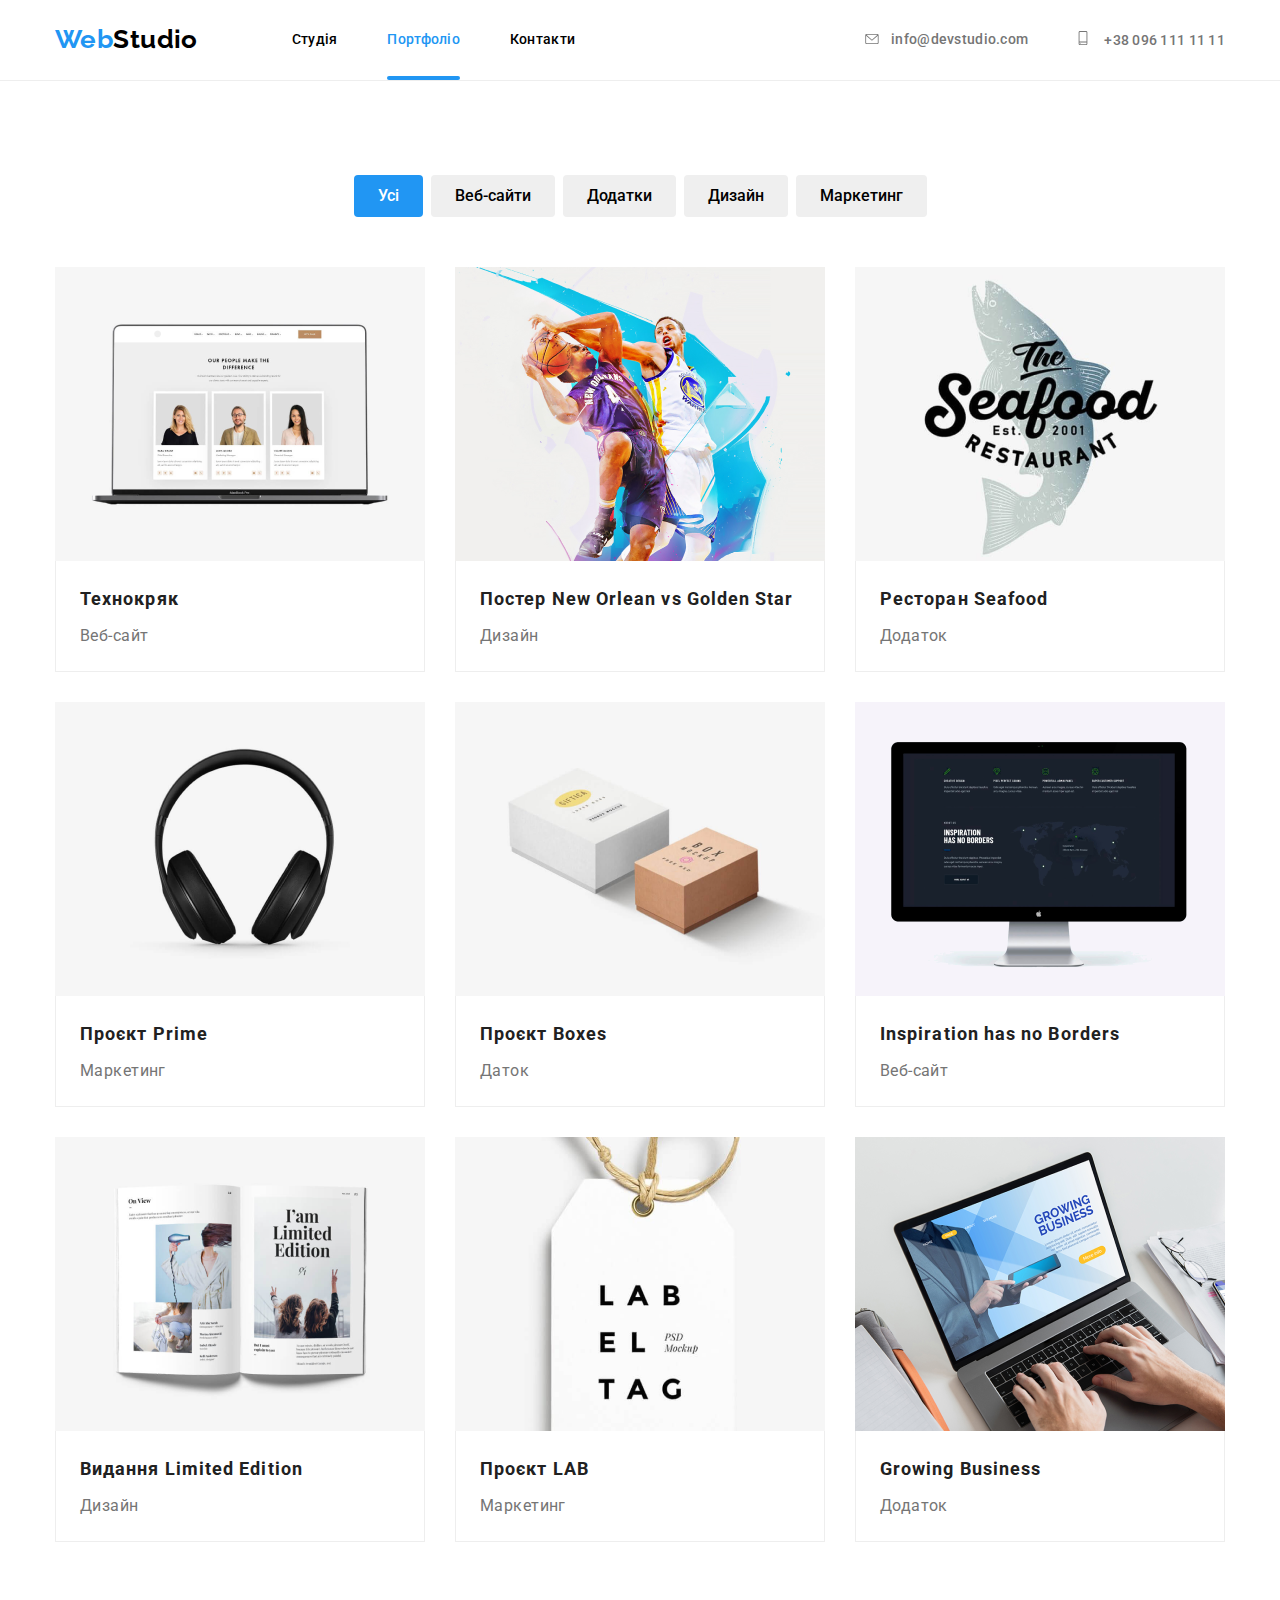
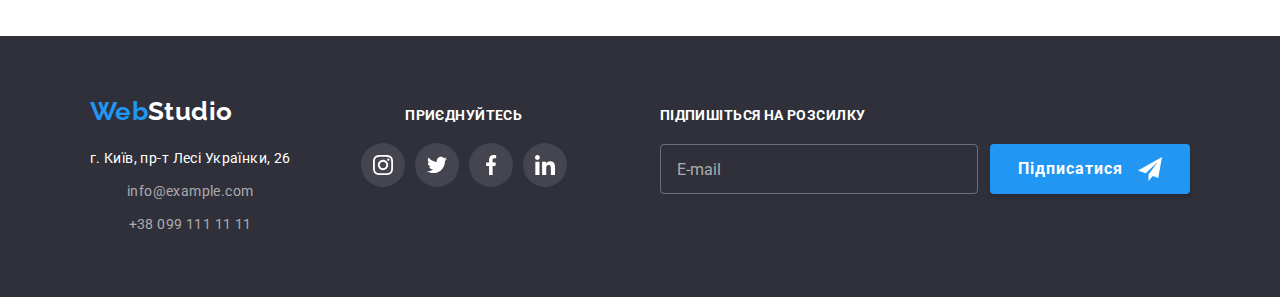
==== commit 66bd8849: "changed icon" ====
--- a/portfolio.html
+++ b/portfolio.html
@@ -663,7 +663,7 @@
                                         <a href="" class="network__site">
                                              <svg class="network-icon" width="20px" height="20px">
                                                   <use
-                                                       href="./images/symbol-defs.svg#instagram-1"
+                                                       href="./images/symbol-defs.svg#linkedin-1"
                                                   ></use>
                                              </svg>
                                         </a>
--- a/css/main.min.css
+++ b/css/main.min.css
@@ -1 +1 @@
-body{color:var(--prinary-text-color);font-family:Roboto,sans-serif;letter-spacing:.03em;font-size:14px}.list{padding:0;margin:0;list-style:none}a{text-decoration:none;color:inherit}img{display:block;max-width:100%;height:auto}.visually-hidden{position:absolute;white-space:nowrap;width:1px;height:1px;overflow:hidden;border:0;padding:0;clip:rect(0 0 0 0);clip-path:inset(50%);margin:-1px}.section{padding-top:60px;padding-bottom:60px}@media screen and (min-width: 1200px){.section{padding-top:94px;padding-bottom:94px}}.conteiner{margin-left:auto;margin-right:auto;max-width:480px;width:100%;padding-left:15px;padding-right:15px}@media screen and (min-width: 768px){.conteiner{max-width:768px;width:100%}}@media screen and (min-width: 1200px){.conteiner{max-width:1200px;width:100%}}.section__title{margin-top:0px;margin-bottom:50px;font-size:28px;line-height:1.17;text-align:center}@media screen and (min-width: 1200px){.section__title{font-size:36px}}.logo{color:#2196f3;font-family:Raleway,cursive;font-weight:700;font-size:24px;line-height:1.17}@media screen and (min-width: 1200px){.logo{font-size:26px;line-height:1.2}}.logo__head{color:#000}.logo__footer{color:#fff}.futter__logo--location{display:block;margin-bottom:20px}@media screen and (max-width: 1199.98px){.futter__logo--location{text-align:center}}.header{border-bottom:1px solid #eee}.header__conteiner{position:relative;display:flex;align-items:center;justify-content:space-between}.nave{display:flex;align-items:center}@media screen and (max-width: 767.98px){.header__conteiner{padding-top:16px;padding-bottom:16px}}@media screen and (max-width: 767.98px){.header__nave{display:none;padding:48px 40px;flex-direction:column;min-height:100vh;height:min-content;position:absolute;top:0;left:0;width:480px;background-color:#fff}.header__nave.is-open{display:flex;z-index:1}.header__nave.is-open~.menu-button{z-index:2}}@media screen and (min-width: 768px){.header__nave{display:flex;flex-wrap:nowrap;align-items:center}}.menu-button{position:absolute;top:10px;right:15px;cursor:pointer;background-color:rgba(0,0,0,0);border:none;padding:0;display:inline-flex;fill:#212121;transition:fill 250ms cubic-bezier(0.4, 0, 0.2, 1)}.menu-button:hover{fill:#2196f3}@media screen and (min-width: 768px){.menu-button{display:none}}.modal .menu-button__menu{display:block}.menu-button.is-open .menu-button__menu{display:none}.menu-button__close{display:none}.menu-button.is-open .menu-button__close{display:block}@media screen and (min-width: 768px){.nave-site{display:flex;gap:50px;margin-left:87px}}@media screen and (min-width: 1200px){.nave-site{display:flex;gap:50px;margin-left:92px}}.nave-site__item{position:relative}@media screen and (max-width: 767.98px){.nave-site__item{margin-bottom:30px}.nave-site__item:last-child{margin-bottom:0px}}.nave-site__link{font-weight:500;font-size:40px;letter-spacing:.02em;line-height:1.76;transition-property:color;transition-duration:250ms;transition-timing-function:cubic-bezier(0.4, 0, 0.2, 1)}.nave-site__link:hover,.nave-site__link:focus{color:#2196f3}@media screen and (min-width: 768px){.nave-site__link{font-size:14px;line-height:1.17;display:block;padding-top:32px;padding-bottom:32px;line-height:1.14}}.current{color:#2196f3}@media screen and (min-width: 768px){.current::after{content:"";display:block;position:absolute;bottom:0;left:0;width:100%;height:4px;border-radius:2px;background-color:#2196f3;transition:border 250ms cubic-bezier(0.4, 0, 0.2, 1)}}.contacts-header{display:flex;flex-direction:column-reverse}@media screen and (max-width: 1199.98px){.contacts-header{margin-top:auto;margin-bottom:auto}}@media screen and (min-width: 768px){.contacts-header{flex-direction:row;flex-wrap:wrap;align-items:center}}@media screen and (min-width: 1200px){.contacts-header{flex-wrap:nowrap;margin-left:290px}}.contacts-header__item{margin-left:96px;color:#757575}@media screen and (max-width: 767.98px){.contacts-header__item{font-size:34px;line-height:1.18;margin-left:0;margin-bottom:32px;color:#2196f3}.contacts-header__item:first-of-type{font-size:24px;line-height:1.17;margin-bottom:64px;color:#757575}}@media screen and (min-width: 768px)and (max-width: 1199.98px){.contacts-header__item{margin-bottom:10px}.contacts-header__item:last-child{margin-bottom:0px}}@media screen and (min-width: 1200px){.contacts-header__item{margin-left:50px}.contacts-header__item:first-child{margin-left:0}}.contacts-header__contact{display:flex;align-items:baseline;color:currentColor;letter-spacing:.02em;transition-property:color;transition-duration:250ms;transition-timing-function:cubic-bezier(0.4, 0, 0.2, 1)}.contacts-header__contact:hover,.contacts-header__contact:focus{color:#2196f3}@media screen and (min-width: 768px){.contacts-header__contact{font-weight:500;font-size:12px;line-height:1.17}}@media screen and (min-width: 1200px){.contacts-header__contact{font-size:14px;line-height:1.14}}.contacts-header__icon{display:block;fill:currentcolor;margin-right:10px}@media screen and (max-width: 767.98px){.contacts-header__icon{display:none}}@media screen and (min-width: 1200px){.contacts-header__icon-letter{width:16px;height:12px}}@media screen and (min-width: 1200px){.contacts-header__icon-telephone{width:10px;height:16px}}.header-network{display:flex}@media screen and (min-width: 768px){.header-network{display:none}}.header-network__item{font-weight:500;font-size:18px;line-height:1.22;letter-spacing:.02em;color:#2196f3;padding-left:10px;padding-right:10px;border-right:1px solid rgba(33,33,33,.2)}.header-network__item:last-child{border-right:none;padding-right:0}.header-network__item:first-child{padding-left:0}.form__title{font-weight:700;text-align:center;font-size:20px;line-height:1.15;color:#212121;margin-bottom:12px}.form__field{display:flex;flex-direction:column}.form__field:hover .form__pict{fill:#2196f3}.form__field:focus-within .form__pict{fill:#2196f3}.form__text{max-width:448px;width:100%;font-size:12px;line-height:1.67;letter-spacing:.01em;border:1px solid rgba(33,33,33,.2);border-radius:4px;margin-bottom:10px;max-height:40px;height:100%;padding:12px 42px;transition:border 250ms cubic-bezier(0.4, 0, 0.2, 1),box-shadow 250ms cubic-bezier(0.4, 0, 0.2, 1)}.form__text:hover,.form__text:focus{border:1px solid #2196f3;outline:rgba(0,0,0,0);box-shadow:0px 4px 4px rgba(0,0,0,.25)}.accord__check{display:inline-block;width:16px;height:15px;border:1px solid #000;border-radius:2px;background-color:#fff;transition:background-color 1000ms cubic-bezier(0.4, 0, 0.2, 1),border 250ms cubic-bezier(0.4, 0, 0.2, 1),box-shadow 250ms cubic-bezier(0.4, 0, 0.2, 1)}.accord__checkbox:checked+.accord__check{background-color:#2196f3;border:1px solid #2196f3;box-shadow:0px 4px 4px rgba(0,0,0,.25)}.accord__icon{fill:#fff}.form__comment{padding:12px 16px;margin-bottom:20px;font-size:12px;line-height:1.67;letter-spacing:.01em;border:1px solid rgba(33,33,33,.2);border-radius:4px;transition:border 250ms cubic-bezier(0.4, 0, 0.2, 1),box-shadow 250ms cubic-bezier(0.4, 0, 0.2, 1)}.form__comment:hover,.form__comment:focus{border:1px solid #2196f3;outline:rgba(0,0,0,0);box-shadow:0px 4px 4px rgba(0,0,0,.25)}.form__comment::placeholder{font-size:12px;line-height:14px;letter-spacing:.01em;color:rgba(117,117,117,.5)}.form__name{margin-bottom:4px;font-size:12px;line-height:1.17;letter-spacing:.01em;color:#757575}.accord__text{margin-top:0;margin-bottom:30px;font-size:14px;line-height:1,71;color:#757575}.accord{display:flex;flex-direction:column;align-items:center}.accord__link{text-decoration:underline;color:#2196f3}.form__decor{position:relative}.form__icon{position:absolute;top:11px;left:12px}.form__icon:hover+.form__text{border:1px solid #2196f3;outline:rgba(0,0,0,0);box-shadow:0px 4px 4px rgba(0,0,0,.25)}.form__pict{fill:#212121;transition:fill 250ms cubic-bezier(0.4, 0, 0.2, 1);padding:40px}textarea{resize:none}.section-hero{max-width:1600px;background-color:#2f303a;text-align:center;padding-top:118px;padding-bottom:118px;background-repeat:no-repeat;background-position:center;background-size:cover;background-image:linear-gradient(rgba(47, 48, 58, 0.4), rgba(47, 48, 58, 0.4)),url(../images/Header-modile-1x.jpg)}@media(min-device-pixel-ratio: 2),(min-resolution: 192dpi),(min-resolution: 2dppx){.section-hero{background-image:linear-gradient(rgba(47, 48, 58, 0.4), rgba(47, 48, 58, 0.4)),url(../images/Header-modile-2x.jpg)}}@media screen and (min-width: 768px){.section-hero{background-image:linear-gradient(rgba(47, 48, 58, 0.4), rgba(47, 48, 58, 0.4)),url(../images/Header-tablet-1x.jpg)}}@media screen and (min-width: 768px)and (min-device-pixel-ratio: 2),screen and (min-width: 768px)and (min-resolution: 192dpi),screen and (min-width: 768px)and (min-resolution: 2dppx){.section-hero{background-image:linear-gradient(rgba(47, 48, 58, 0.4), rgba(47, 48, 58, 0.4)),url(../images/Header-tablet-2x.jpg)}}@media screen and (min-width: 768px)and (min-width: 1200px){.section-hero{background-image:linear-gradient(rgba(47, 48, 58, 0.4), rgba(47, 48, 58, 0.4)),url(../images/Header-desktop-1x.jpg);background-size:cover;background-repeat:no-repeat;background-position:center;margin-left:auto;margin-right:auto}}@media screen and (min-width: 768px)and (min-width: 1200px)and (min-device-pixel-ratio: 2),screen and (min-width: 768px)and (min-width: 1200px)and (min-resolution: 192dpi),screen and (min-width: 768px)and (min-width: 1200px)and (min-resolution: 2dppx){.section-hero{background-image:linear-gradient(rgba(47, 48, 58, 0.4), rgba(47, 48, 58, 0.4)),url(../images/Header-desktop-2x.jpg)}}@media screen and (min-width: 768px)and (min-width: 1200px)and (min-width: 1200px){.section-hero{padding-top:200px;padding-bottom:200px}}.section-hero .section-hero__title{margin-top:0;margin-bottom:30px;max-width:360px;margin-left:auto;margin-right:auto;color:#fff;font-weight:900;font-size:26px;line-height:42px;text-align:center;letter-spacing:.06em;text-transform:uppercase}@media screen and (min-width: 1200px){.section-hero .section-hero__title{font-size:44px;line-height:1.36;max-width:696px}}.button{max-width:200px;width:100%;max-height:50px;height:100%;background-color:#2196f3;border-radius:4px;border:rgba(0,0,0,0);color:#fff;border-radius:4px;font-weight:700;font-size:16px;line-height:1.88;letter-spacing:.06em;cursor:pointer;transition:background-color 250ms cubic-bezier(0.4, 0, 0.2, 1)}.button:hover,.button:focus{background-color:#188ce8}.button--shadow{box-shadow:0px 4px 4px rgba(0,0,0,.15)}.footer__button{position:relative;display:flex;align-items:center;padding:10px 28px;box-shadow:0px 4px 4px rgba(0,0,0,.15)}@media screen and (max-width: 1199.98px){.footer__button{margin-left:auto;margin-right:auto;margin-top:20px}}.button__icon{position:absolute;top:13px;right:28px}.benefits{display:flex;justify-content:space-between;gap:30px}@media screen and (max-width: 1999px){.benefits{flex-wrap:wrap}}@media screen and (max-width: 767px){.benefits__item{max-width:450px}}@media screen and (min-width: 768px){.benefits__item{max-width:354px}}@media screen and (min-width: 1200px){.benefits__item{max-width:270px}}.benefits__icon{display:flex;justify-content:center;align-items:center;max-width:450px;height:120px;background-color:#f5f4fa;border-radius:4px;margin-bottom:30px}.benefits__title{margin-top:0;margin-bottom:10px;font-size:14px;line-height:1.14;text-transform:uppercase}.benefits__description{margin-top:0;margin-bottom:0;line-height:1.71}.benefits__description{color:#757575}.benefits__title{margin-top:0;margin-bottom:10px;font-size:14px;line-height:1.14;text-transform:uppercase}.section-work{padding-top:0}@media screen and (max-width: 1199px){.section-work{display:none}}.work{display:flex;gap:30px}.work__item{position:relative;width:calc((100% - 60px)/3)}.work__development{position:absolute;bottom:0;left:0;width:100%;height:70px;background-color:rgba(47,48,58,.8)}.work__title{text-align:center;margin-top:27px;margin-bottom:27px;color:#fff;font-size:14px;line-height:1.15;text-transform:uppercase;transition-property:text-shadow,-webkit-text-stroke;transition-duration:250ms;transition-timing-function:cubic-bezier(0.4, 0, 0.2, 1)}.section-team{background-color:#f5f4fa}.team{display:flex;gap:30px;flex-wrap:wrap}.team__item{width:100%;background-color:#fff;box-shadow:0px 1px 3px rgba(0,0,0,.12),0px 1px 1px rgba(0,0,0,.14),0px 2px 1px rgba(0,0,0,.2);border-radius:0px 0px 4px 4px}@media screen and (min-width: 768px){.team__item{width:calc((100% - 30px)/2)}}@media screen and (min-width: 1200px){.team__item{width:calc((100% - 90px)/4)}}.team-foto{width:100%}.team__person{padding-top:30px;padding-bottom:24px}@media screen and (min-width: 1200px){.team__person{padding-bottom:30px}}.team__name{margin-top:0;margin-bottom:10px;font-weight:500;font-size:16px;line-height:1.19;text-align:center}.team__function{font-size:16px;line-height:1.19;margin-top:0px;margin-bottom:0px;text-align:center;color:#757575}.network--location{display:flex;justify-content:center}.taem-contacts__link{display:flex;justify-content:center;align-items:center;width:44px;height:44px;border-radius:50%;cursor:pointer;fill:#afb1b8;transition:background-color 250ms cubic-bezier(0.4, 0, 0.2, 1),fill 250ms cubic-bezier(0.4, 0, 0.2, 1)}.taem-contacts__link:hover,.taem-contacts__link:focus{background-color:#2196f3;fill:#fff}.client{display:flex;gap:30px;flex-wrap:wrap;justify-content:center}.client__site{display:flex;border:1px solid #afb1b8;border-radius:4px;width:210px;height:92px;fill:#afb1b8;justify-content:center;align-items:center;transition:fill 250ms cubic-bezier(0.4, 0, 0.2, 1),border 250ms cubic-bezier(0.4, 0, 0.2, 1),box-shadow 250ms cubic-bezier(0.4, 0, 0.2, 1)}@media screen and (min-width: 768px){.client__site{width:226px}}@media screen and (min-width: 1200px){.client__site{width:170px}}.client__site:hover,.client__sitefocus{fill:#2196f3;border:1px solid #2196f3;box-shadow:0px 4px 4px rgba(0,0,0,.25),0px 4px 4px rgba(0,0,0,.25)}.footer{background-color:#2f303a;padding:60px 0}@media screen and (min-width: 768px){.footer__info{display:flex;justify-content:space-around;align-items:baseline}}.footer__conteiner{align-items:baseline;justify-content:center}@media screen and (min-width: 1200px){.footer__conteiner{display:flex}}.footer__adress{margin-right:auto;margin-left:auto}@media screen and (min-width: 768px){.footer__adress{margin:0}}@media screen and (min-width: 1200px){.footer__adress{margin-right:70px}}@media screen and (max-width: 767.98px){.address__list{margin-bottom:60px}}.address-list__main{color:#fff}.address-list__item{margin-bottom:9px;text-align:center}.address-list__item:last-child{margin-bottom:0px}.address-list__contact{color:rgba(255,255,255,.6);transition:color 250ms cubic-bezier(0.4, 0, 0.2, 1)}.address-list__contact:hover,.address-list__contact:focus{color:#2196f3}.address{font-style:normal;line-height:1.71}.network-footer--location{margin-top:12px}.network{display:flex;justify-content:center}.network__site{display:flex;justify-content:center;align-items:center;width:44px;height:44px;border-radius:50%;background-color:rgba(255,255,255,.1);transition:background-color 250ms cubic-bezier(0.4, 0, 0.2, 1)}.network__site:hover,.network__site:focus{background-color:#2196f3}.network-icon{fill:#fff}.network__item{margin-right:10px}.network__item:last-child{margin-right:0px}.invite{font-size:14px;line-height:1.15;color:#fff;margin-top:0px;margin-bottom:20px;text-align:center;text-transform:uppercase}.form-min{align-items:center;justify-content:center}@media screen and (max-width: 1199.98px){.form-min{margin-top:60px}}@media screen and (min-width: 1200px){.form-min{margin-left:93px}}@media screen and (min-width: 1200px){.form-min__subscription{display:flex}}.form-min__title{font-weight:700;line-height:1.14;text-align:center;color:#fff;margin-bottom:20px;text-transform:uppercase}@media screen and (min-width: 1200px){.form-min__title{text-align:left}}.form-min__mail{display:block;max-width:450px;width:100%;height:50px;padding:0px 16px;font-size:16px;line-height:1.25;color:#fff;background-color:inherit;border:1px solid rgba(255,255,255,.3);border-radius:4px;margin-right:12px;transition:border 250ms cubic-bezier(0.4, 0, 0.2, 1),box-shadow 250ms cubic-bezier(0.4, 0, 0.2, 1);margin-left:auto;margin-right:auto}.form-min__mail:focus,.form-min__mail:hover{border:1px solid #2196f3;outline:rgba(0,0,0,0);box-shadow:0px 4px 4px rgba(0,0,0,.25)}.form-min__mail::placeholder{font-size:16px;line-height:1.25;color:rgba(255,255,255,.6)}@media screen and (min-width: 1200px){.form-min__mail{width:358px;margin-right:12px}}.filter{display:flex;flex-wrap:wrap;gap:8px;margin-bottom:40px}@media screen and (max-width: 767.98px){.filter{max-width:326px}}@media screen and (min-width: 768px){.filter{justify-content:center;margin-bottom:30px}}@media screen and (min-width: 1200px){.filter{margin-bottom:50px}}.filter-button{cursor:pointer;font-family:inherit;font-weight:500;font-size:16px;line-height:1.63;text-align:center;border-color:rgba(0,0,0,0);border-radius:4px;padding:6px 22px;transition:background-color 250ms cubic-bezier(0.4, 0, 0.2, 1),color 250ms cubic-bezier(0.4, 0, 0.2, 1),box-shadow 250ms cubic-bezier(0.4, 0, 0.2, 1)}.filter-button:hover,.filter-button:focus{background-color:#2196f3;color:#fff;box-shadow:0px 3px 1px rgba(0,0,0,.1),0px 1px 2px rgba(0,0,0,.08),0px 2px 2px rgba(0,0,0,.12)}.active{background-color:#2196f3;color:#fff;font-weight:500;font-size:16px;line-height:1.63;text-align:center}.card-set{display:flex;flex-wrap:wrap;gap:30px;align-items:stretch}.product-work__title{margin-top:0;margin-bottom:4px;color:#212121;font-weight:700;font-size:18px;line-height:2;letter-spacing:.06em}.product-work__description{margin-top:0;margin-bottom:0px;color:#757575;font-size:16px;line-height:1.88}.card-set__item{width:100%}@media screen and (min-width: 768px){.card-set__item{width:calc((100% - 30px)/2)}}@media screen and (min-width: 1200px){.card-set__item{width:calc((100% - 60px)/3)}}.card-set__item{transition:box-shadow 250ms cubic-bezier(0.4, 0, 0.2, 1)}.product{display:flex;flex-direction:column;width:100%;height:100%}.product:focus,.product:hover{box-shadow:0px 4px 4px rgba(0,0,0,.25)}.product-work{padding:20px 24px;border-left:1px solid #eee;border-right:1px solid #eee;border-bottom:1px solid #eee;width:100%;flex-grow:1}.product__description{position:relative;overflow:hidden}.product__position{position:absolute;top:0;left:0;width:100%;height:100%;background-color:rgba(33,150,243,.9);margin-top:0px;margin-bottom:0px;font-weight:400;font-size:18px;line-height:1.56;color:#fff;text-align:justify;padding:63px 24px;transform:translatey(100%);opacity:0;transition:transform 250ms cubic-bezier(0.4, 0, 0.2, 1),opacity 250ms cubic-bezier(0.4, 0, 0.2, 1)}.card-set__item:hover .product__position,.card-set__item:hover .product__position{transform:translatey(0);opacity:1}.backdrop{position:fixed;top:0;left:0;width:100%;height:100%;background-color:rgba(0,0,0,.2);opacity:1;visibility:visible;transition:opacity 250ms cubic-bezier(0.4, 0, 0.2, 1),visibility 250ms cubic-bezier(0.4, 0, 0.2, 1);visibility:visible;overflow-y:scroll}.backdrop.is-hidden{opacity:0;pointer-events:none;visibility:hidden}.backdrop.is-hidden .modal{transform:translate(-50%, -50%) scale(0) rotate(0turn)}.modal{max-width:450px;width:100%;position:absolute;top:50%;left:50%;background-color:#fff;box-shadow:0px 1px 3px rgba(0,0,0,.12),0px 1px 1px rgba(0,0,0,.14),0px 2px 1px rgba(0,0,0,.2);border-radius:4px;transform:translate(-50%, -50%) scale(1) rotate(3turn);transition:transform 250ms cubic-bezier(0.4, 0, 0.2, 1);padding:40px}@media screen and (max-width: 767.98px){.modal{max-width:calc(100vw - 30px);margin-right:15px}}.button-close{display:flex;justify-content:center;align-items:center;position:absolute;top:8px;right:8px;width:30px;height:30px;background-size:18px;background-repeat:no-repeat;background-position:center;border-radius:50%;padding:6px;border:1px solid rgba(0,0,0,.1);background-color:#fff;cursor:pointer}.button-close__icon{fill:#000;transition:fill 250ms cubic-bezier(0.4, 0, 0.2, 1)}.button-close__icon:hover,.button-close__icon:focus{fill:#2196f3}/*# sourceMappingURL=main.min.css.map */+body{color:var(--prinary-text-color);font-family:Roboto,sans-serif;letter-spacing:.03em;font-size:14px}.list{padding:0;margin:0;list-style:none}a{text-decoration:none;color:inherit}img{display:block;max-width:100%;height:auto}.visually-hidden{position:absolute;white-space:nowrap;width:1px;height:1px;overflow:hidden;border:0;padding:0;clip:rect(0 0 0 0);clip-path:inset(50%);margin:-1px}.section{padding-top:60px;padding-bottom:60px}@media screen and (min-width: 1200px){.section{padding-top:94px;padding-bottom:94px}}.conteiner{margin-left:auto;margin-right:auto;max-width:480px;width:100%;padding-left:15px;padding-right:15px}@media screen and (min-width: 768px){.conteiner{max-width:768px;width:100%}}@media screen and (min-width: 1200px){.conteiner{max-width:1200px;width:100%}}.section__title{margin-top:0px;margin-bottom:50px;font-size:28px;line-height:1.17;text-align:center}@media screen and (min-width: 1200px){.section__title{font-size:36px}}.logo{color:#2196f3;font-family:Raleway,cursive;font-weight:700;font-size:24px;line-height:1.17}@media screen and (min-width: 1200px){.logo{font-size:26px;line-height:1.2}}.logo__head{color:#000}.logo__footer{color:#fff}.futter__logo--location{display:block;margin-bottom:20px}@media screen and (max-width: 1199.98px){.futter__logo--location{text-align:center}}.header{position:relative;border-bottom:1px solid #eee}.header__conteiner{display:flex;align-items:center;justify-content:space-between}.nave{display:flex;align-items:center}@media screen and (max-width: 767.98px){.header__conteiner{padding-top:16px;padding-bottom:16px}}@media screen and (max-width: 767.98px){.header__nave{display:none;padding:48px 40px;flex-direction:column;min-height:100vh;height:min-content;position:absolute;top:0;left:0;width:100vw;background-color:#fff}.header__nave.is-open{display:flex;z-index:1}.header__nave.is-open~.menu-button{z-index:2}}@media screen and (min-width: 768px){.header__nave{display:flex;flex-wrap:nowrap;align-items:center}}.menu-button{position:absolute;top:10px;right:15px;cursor:pointer;background-color:rgba(0,0,0,0);border:none;padding:0;display:inline-flex;fill:#212121;transition:fill 250ms cubic-bezier(0.4, 0, 0.2, 1)}.menu-button:hover{fill:#2196f3}@media screen and (min-width: 768px){.menu-button{display:none}}.menu-button__menu{display:block}.menu-button.is-open .menu-button__menu{display:none}.menu-button__close{display:none}.menu-button.is-open .menu-button__close{display:block}@media screen and (min-width: 768px){.nave-site{display:flex;gap:50px;margin-left:87px}}@media screen and (min-width: 1200px){.nave-site{display:flex;gap:50px;margin-left:92px}}.nave-site__item{position:relative}@media screen and (max-width: 767.98px){.nave-site__item{margin-bottom:30px}.nave-site__item:last-child{margin-bottom:0px}}.nave-site__link{font-weight:500;font-size:40px;letter-spacing:.02em;line-height:1.76;transition-property:color;transition-duration:250ms;transition-timing-function:cubic-bezier(0.4, 0, 0.2, 1)}.nave-site__link:hover,.nave-site__link:focus{color:#2196f3}@media screen and (min-width: 768px){.nave-site__link{font-size:14px;line-height:1.17;display:block;padding-top:32px;padding-bottom:32px;line-height:1.14}}.current{color:#2196f3}@media screen and (min-width: 768px){.current::after{content:"";display:block;position:absolute;bottom:0;left:0;width:100%;height:4px;border-radius:2px;background-color:#2196f3;transition:border 250ms cubic-bezier(0.4, 0, 0.2, 1)}}.contacts-header{display:flex;flex-direction:column-reverse}@media screen and (max-width: 1199.98px){.contacts-header{margin-top:auto;margin-bottom:auto}}@media screen and (min-width: 768px){.contacts-header{flex-direction:row;flex-wrap:wrap;align-items:center}}@media screen and (min-width: 1200px){.contacts-header{flex-wrap:nowrap;margin-left:290px}}.contacts-header__item{margin-left:96px;color:#757575}@media screen and (max-width: 479.98px){.contacts-header__item{font-size:24px;line-height:1.17;margin-bottom:64px;color:#2196f3;margin-left:0}.contacts-header__item:first-of-type{font-size:24px;line-height:1.17;margin-bottom:64px;color:#757575}}@media screen and (min-width: 480px)and (max-width: 767.98px){.contacts-header__item{font-size:34px;line-height:1.18;margin-left:0;margin-bottom:32px;color:#2196f3}.contacts-header__item:first-of-type{font-size:24px;line-height:1.17;margin-bottom:64px;color:#757575}}@media screen and (min-width: 768px)and (max-width: 1199.98px){.contacts-header__item{margin-bottom:10px}.contacts-header__item:last-child{margin-bottom:0px}}@media screen and (min-width: 1200px){.contacts-header__item{margin-left:50px}.contacts-header__item:first-child{margin-left:0}}.contacts-header__contact{display:flex;align-items:baseline;color:currentColor;letter-spacing:.02em;transition-property:color;transition-duration:250ms;transition-timing-function:cubic-bezier(0.4, 0, 0.2, 1)}.contacts-header__contact:hover,.contacts-header__contact:focus{color:#2196f3}@media screen and (min-width: 768px){.contacts-header__contact{font-weight:500;font-size:12px;line-height:1.17}}@media screen and (min-width: 1200px){.contacts-header__contact{font-size:14px;line-height:1.14}}.contacts-header__icon{display:block;fill:currentcolor;margin-right:10px}@media screen and (max-width: 767.98px){.contacts-header__icon{display:none}}@media screen and (min-width: 1200px){.contacts-header__icon-letter{width:16px;height:12px}}@media screen and (min-width: 1200px){.contacts-header__icon-telephone{width:10px;height:16px}}.header-network{display:flex;flex-wrap:wrap;gap:10px}@media screen and (min-width: 768px){.header-network{display:none}}.header-network__item{font-weight:500;font-size:18px;line-height:1.22;letter-spacing:.02em;color:#2196f3;padding-right:10px;border-right:1px solid rgba(33,33,33,.2)}.header-network__item:last-child{border-right:none;padding-right:0}.header-network__item:first-child{padding-left:0}.form__title{font-weight:700;text-align:center;font-size:20px;line-height:1.15;color:#212121;margin-bottom:12px}.form__field{display:flex;flex-direction:column}.form__field:hover .form__pict{fill:#2196f3}.form__field:focus-within .form__pict{fill:#2196f3}.form__text{max-width:448px;width:100%;font-size:12px;line-height:1.67;letter-spacing:.01em;border:1px solid rgba(33,33,33,.2);border-radius:4px;margin-bottom:10px;max-height:40px;height:100%;padding:12px 42px;transition:border 250ms cubic-bezier(0.4, 0, 0.2, 1),box-shadow 250ms cubic-bezier(0.4, 0, 0.2, 1)}.form__text:hover,.form__text:focus{border:1px solid #2196f3;outline:rgba(0,0,0,0);box-shadow:0px 4px 4px rgba(0,0,0,.25)}.accord__check{display:inline-block;width:16px;height:15px;border:1px solid #000;border-radius:2px;background-color:#fff;transition:background-color 1000ms cubic-bezier(0.4, 0, 0.2, 1),border 250ms cubic-bezier(0.4, 0, 0.2, 1),box-shadow 250ms cubic-bezier(0.4, 0, 0.2, 1)}.accord__checkbox:checked+.accord__check{background-color:#2196f3;border:1px solid #2196f3;box-shadow:0px 4px 4px rgba(0,0,0,.25)}.accord__icon{fill:#fff}.form__comment{padding:12px 16px;margin-bottom:20px;font-size:12px;line-height:1.67;letter-spacing:.01em;border:1px solid rgba(33,33,33,.2);border-radius:4px;transition:border 250ms cubic-bezier(0.4, 0, 0.2, 1),box-shadow 250ms cubic-bezier(0.4, 0, 0.2, 1)}.form__comment:hover,.form__comment:focus{border:1px solid #2196f3;outline:rgba(0,0,0,0);box-shadow:0px 4px 4px rgba(0,0,0,.25)}.form__comment::placeholder{font-size:12px;line-height:14px;letter-spacing:.01em;color:rgba(117,117,117,.5)}.form__name{margin-bottom:4px;font-size:12px;line-height:1.17;letter-spacing:.01em;color:#757575}.accord__text{margin-top:0;margin-bottom:30px;font-size:14px;line-height:1,71;color:#757575}.accord{display:flex;flex-direction:column;align-items:center}.accord__link{text-decoration:underline;color:#2196f3}.form__decor{position:relative}.form__icon{position:absolute;top:11px;left:12px}.form__icon:hover+.form__text{border:1px solid #2196f3;outline:rgba(0,0,0,0);box-shadow:0px 4px 4px rgba(0,0,0,.25)}.form__pict{fill:#212121;transition:fill 250ms cubic-bezier(0.4, 0, 0.2, 1);padding:40px}textarea{resize:none}.section-hero{max-width:1600px;background-color:#2f303a;text-align:center;padding-top:118px;padding-bottom:118px;background-repeat:no-repeat;background-position:center;background-size:cover;background-image:linear-gradient(rgba(47, 48, 58, 0.4), rgba(47, 48, 58, 0.4)),url(../images/Header-modile-1x.jpg)}@media(min-device-pixel-ratio: 2),(min-resolution: 192dpi),(min-resolution: 2dppx){.section-hero{background-image:linear-gradient(rgba(47, 48, 58, 0.4), rgba(47, 48, 58, 0.4)),url(../images/Header-modile-2x.jpg)}}@media screen and (min-width: 768px){.section-hero{background-image:linear-gradient(rgba(47, 48, 58, 0.4), rgba(47, 48, 58, 0.4)),url(../images/Header-tablet-1x.jpg)}}@media screen and (min-width: 768px)and (min-device-pixel-ratio: 2),screen and (min-width: 768px)and (min-resolution: 192dpi),screen and (min-width: 768px)and (min-resolution: 2dppx){.section-hero{background-image:linear-gradient(rgba(47, 48, 58, 0.4), rgba(47, 48, 58, 0.4)),url(../images/Header-tablet-2x.jpg)}}@media screen and (min-width: 768px)and (min-width: 1200px){.section-hero{background-image:linear-gradient(rgba(47, 48, 58, 0.4), rgba(47, 48, 58, 0.4)),url(../images/Header-desktop-1x.jpg);background-size:cover;background-repeat:no-repeat;background-position:center;margin-left:auto;margin-right:auto}}@media screen and (min-width: 768px)and (min-width: 1200px)and (min-device-pixel-ratio: 2),screen and (min-width: 768px)and (min-width: 1200px)and (min-resolution: 192dpi),screen and (min-width: 768px)and (min-width: 1200px)and (min-resolution: 2dppx){.section-hero{background-image:linear-gradient(rgba(47, 48, 58, 0.4), rgba(47, 48, 58, 0.4)),url(../images/Header-desktop-2x.jpg)}}@media screen and (min-width: 768px)and (min-width: 1200px)and (min-width: 1200px){.section-hero{padding-top:200px;padding-bottom:200px}}.section-hero .section-hero__title{margin-top:0;margin-bottom:30px;max-width:360px;margin-left:auto;margin-right:auto;color:#fff;font-weight:900;font-size:26px;line-height:42px;text-align:center;letter-spacing:.06em;text-transform:uppercase}@media screen and (min-width: 1200px){.section-hero .section-hero__title{font-size:44px;line-height:1.36;max-width:696px}}.button{display:flex;align-items:center;justify-content:center;margin-left:auto;margin-right:auto;max-width:200px;width:100%;max-height:50px;height:100%;background-color:#2196f3;border-radius:4px;border:rgba(0,0,0,0);color:#fff;border-radius:4px;font-weight:700;font-size:16px;line-height:1.88;letter-spacing:.06em;cursor:pointer;padding:24px 10px;align-items:center;transition:background-color 250ms cubic-bezier(0.4, 0, 0.2, 1)}.button:hover,.button:focus{background-color:#188ce8}.button--shadow{box-shadow:0px 4px 4px rgba(0,0,0,.15)}.footer__button{position:relative;display:flex;justify-content:flex-start;align-items:center;padding:10px 28px;box-shadow:0px 4px 4px rgba(0,0,0,.15)}@media screen and (max-width: 1199.98px){.footer__button{margin-left:auto;margin-right:auto;margin-top:20px}}.button__icon{position:absolute;top:13px;right:28px}.benefits{display:flex;justify-content:space-between;gap:30px}@media screen and (max-width: 1999px){.benefits{flex-wrap:wrap}}@media screen and (max-width: 767px){.benefits__item{max-width:450px}}@media screen and (min-width: 768px){.benefits__item{max-width:354px}}@media screen and (min-width: 1200px){.benefits__item{max-width:270px}}.benefits__icon{display:flex;justify-content:center;align-items:center;max-width:450px;height:120px;background-color:#f5f4fa;border-radius:4px;margin-bottom:30px}.benefits__title{margin-top:0;margin-bottom:10px;font-size:14px;line-height:1.14;text-transform:uppercase}.benefits__description{margin-top:0;margin-bottom:0;line-height:1.71}.benefits__description{color:#757575}.benefits__title{margin-top:0;margin-bottom:10px;font-size:14px;line-height:1.14;text-transform:uppercase}.section-work{padding-top:0}@media screen and (max-width: 1199px){.section-work{display:none}}.work{display:flex;gap:30px}.work__item{position:relative;width:calc((100% - 60px)/3)}.work__development{position:absolute;bottom:0;left:0;width:100%;height:70px;background-color:rgba(47,48,58,.8)}.work__title{text-align:center;margin-top:27px;margin-bottom:27px;color:#fff;font-size:14px;line-height:1.15;text-transform:uppercase;transition-property:text-shadow,-webkit-text-stroke;transition-duration:250ms;transition-timing-function:cubic-bezier(0.4, 0, 0.2, 1)}.section-team{background-color:#f5f4fa}.team{display:flex;gap:30px;flex-wrap:wrap}.team__item{width:100%;background-color:#fff;box-shadow:0px 1px 3px rgba(0,0,0,.12),0px 1px 1px rgba(0,0,0,.14),0px 2px 1px rgba(0,0,0,.2);border-radius:0px 0px 4px 4px}@media screen and (min-width: 768px){.team__item{width:calc((100% - 30px)/2)}}@media screen and (min-width: 1200px){.team__item{width:calc((100% - 90px)/4)}}.team-foto{width:100%}.team__person{padding-top:30px;padding-bottom:24px}@media screen and (min-width: 1200px){.team__person{padding-bottom:30px}}.team__name{margin-top:0;margin-bottom:10px;font-weight:500;font-size:16px;line-height:1.19;text-align:center}.team__function{font-size:16px;line-height:1.19;margin-top:0px;margin-bottom:0px;text-align:center;color:#757575}.network--location{display:flex;justify-content:center}.taem-contacts__link{display:flex;justify-content:center;align-items:center;width:44px;height:44px;border-radius:50%;cursor:pointer;fill:#afb1b8;transition:background-color 250ms cubic-bezier(0.4, 0, 0.2, 1),fill 250ms cubic-bezier(0.4, 0, 0.2, 1)}.taem-contacts__link:hover,.taem-contacts__link:focus{background-color:#2196f3;fill:#fff}.client{display:flex;gap:30px;flex-wrap:wrap;justify-content:center}.client__site{display:flex;border:1px solid #afb1b8;border-radius:4px;width:210px;height:92px;fill:#afb1b8;justify-content:center;align-items:center;transition:fill 250ms cubic-bezier(0.4, 0, 0.2, 1),border 250ms cubic-bezier(0.4, 0, 0.2, 1),box-shadow 250ms cubic-bezier(0.4, 0, 0.2, 1)}@media screen and (min-width: 768px){.client__site{width:226px}}@media screen and (min-width: 1200px){.client__site{width:170px}}.client__site:hover,.client__sitefocus{fill:#2196f3;border:1px solid #2196f3;box-shadow:0px 4px 4px rgba(0,0,0,.25),0px 4px 4px rgba(0,0,0,.25)}.footer{background-color:#2f303a;padding:60px 0}@media screen and (min-width: 768px){.footer__info{display:flex;justify-content:space-around;align-items:baseline}}.footer__conteiner{align-items:baseline;justify-content:center}@media screen and (min-width: 1200px){.footer__conteiner{display:flex}}.footer__adress{margin-right:auto;margin-left:auto}@media screen and (min-width: 768px){.footer__adress{margin:0}}@media screen and (min-width: 1200px){.footer__adress{margin-right:70px}}@media screen and (max-width: 767.98px){.address__list{margin-bottom:60px}}.address-list__main{color:#fff}.address-list__item{margin-bottom:9px;text-align:center}.address-list__item:last-child{margin-bottom:0px}.address-list__contact{color:rgba(255,255,255,.6);transition:color 250ms cubic-bezier(0.4, 0, 0.2, 1)}.address-list__contact:hover,.address-list__contact:focus{color:#2196f3}.address{font-style:normal;line-height:1.71}.network-footer--location{margin-top:12px}.network{display:flex;justify-content:center}.network__site{display:flex;justify-content:center;align-items:center;width:44px;height:44px;border-radius:50%;background-color:rgba(255,255,255,.1);transition:background-color 250ms cubic-bezier(0.4, 0, 0.2, 1)}.network__site:hover,.network__site:focus{background-color:#2196f3}.network-icon{fill:#fff}.network__item{margin-right:10px}.network__item:last-child{margin-right:0px}.invite{font-size:14px;line-height:1.15;color:#fff;margin-top:0px;margin-bottom:20px;text-align:center;text-transform:uppercase}.form-min{align-items:center;justify-content:center}@media screen and (max-width: 1199.98px){.form-min{margin-top:60px}}@media screen and (min-width: 1200px){.form-min{margin-left:93px}}@media screen and (min-width: 1200px){.form-min__subscription{display:flex}}.form-min__title{font-weight:700;line-height:1.14;text-align:center;color:#fff;margin-bottom:20px;text-transform:uppercase}@media screen and (min-width: 1200px){.form-min__title{text-align:left}}.form-min__mail{display:block;max-width:450px;width:100%;height:50px;padding:0px 16px;font-size:16px;line-height:1.25;color:#fff;background-color:inherit;border:1px solid rgba(255,255,255,.3);border-radius:4px;margin-right:12px;transition:border 250ms cubic-bezier(0.4, 0, 0.2, 1),box-shadow 250ms cubic-bezier(0.4, 0, 0.2, 1);margin-left:auto;margin-right:auto}.form-min__mail:focus,.form-min__mail:hover{border:1px solid #2196f3;outline:rgba(0,0,0,0);box-shadow:0px 4px 4px rgba(0,0,0,.25)}.form-min__mail::placeholder{font-size:16px;line-height:1.25;color:rgba(255,255,255,.6)}@media screen and (min-width: 1200px){.form-min__mail{width:358px;margin-right:12px}}.filter{display:flex;flex-wrap:wrap;gap:8px;margin-bottom:40px}@media screen and (max-width: 767.98px){.filter{max-width:326px}}@media screen and (min-width: 768px){.filter{justify-content:center;margin-bottom:30px}}@media screen and (min-width: 1200px){.filter{margin-bottom:50px}}.filter-button{cursor:pointer;font-family:inherit;font-weight:500;font-size:16px;line-height:1.63;text-align:center;border-color:rgba(0,0,0,0);border-radius:4px;padding:6px 22px;transition:background-color 250ms cubic-bezier(0.4, 0, 0.2, 1),color 250ms cubic-bezier(0.4, 0, 0.2, 1),box-shadow 250ms cubic-bezier(0.4, 0, 0.2, 1)}.filter-button:hover,.filter-button:focus{background-color:#2196f3;color:#fff;box-shadow:0px 3px 1px rgba(0,0,0,.1),0px 1px 2px rgba(0,0,0,.08),0px 2px 2px rgba(0,0,0,.12)}.active{background-color:#2196f3;color:#fff;font-weight:500;font-size:16px;line-height:1.63;text-align:center}.card-set{display:flex;flex-wrap:wrap;gap:30px;align-items:stretch}.product-work__title{margin-top:0;margin-bottom:4px;color:#212121;font-weight:700;font-size:18px;line-height:2;letter-spacing:.06em}.product-work__description{margin-top:0;margin-bottom:0px;color:#757575;font-size:16px;line-height:1.88}.card-set__item{width:100%}@media screen and (min-width: 768px){.card-set__item{width:calc((100% - 30px)/2)}}@media screen and (min-width: 1200px){.card-set__item{width:calc((100% - 60px)/3)}}.card-set__item{transition:box-shadow 250ms cubic-bezier(0.4, 0, 0.2, 1)}.product{display:flex;flex-direction:column;width:100%;height:100%}.product:focus,.product:hover{box-shadow:0px 4px 4px rgba(0,0,0,.25)}.product-work{padding:20px 24px;border-left:1px solid #eee;border-right:1px solid #eee;border-bottom:1px solid #eee;width:100%;flex-grow:1}.product__description{position:relative;overflow:hidden}.product__position{position:absolute;top:0;left:0;width:100%;height:100%;background-color:rgba(33,150,243,.9);margin-top:0px;margin-bottom:0px;font-weight:400;font-size:18px;line-height:1.56;color:#fff;text-align:justify;padding:63px 24px;transform:translatey(100%);opacity:0;transition:transform 250ms cubic-bezier(0.4, 0, 0.2, 1),opacity 250ms cubic-bezier(0.4, 0, 0.2, 1)}.card-set__item:hover .product__position,.card-set__item:hover .product__position{transform:translatey(0);opacity:1}.backdrop{position:fixed;top:0;left:0;width:100%;height:100%;background-color:rgba(0,0,0,.2);opacity:1;visibility:visible;transition:opacity 250ms cubic-bezier(0.4, 0, 0.2, 1),visibility 250ms cubic-bezier(0.4, 0, 0.2, 1);visibility:visible;overflow-y:scroll}.backdrop.is-hidden{opacity:0;pointer-events:none;visibility:hidden}.backdrop.is-hidden .modal{transform:translate(-50%, -50%) scale(0) rotate(0turn)}.modal{max-width:450px;width:100%;position:absolute;top:50%;left:50%;background-color:#fff;box-shadow:0px 1px 3px rgba(0,0,0,.12),0px 1px 1px rgba(0,0,0,.14),0px 2px 1px rgba(0,0,0,.2);border-radius:4px;transform:translate(-50%, -50%) scale(1) rotate(3turn);transition:transform 250ms cubic-bezier(0.4, 0, 0.2, 1);padding:40px}@media screen and (max-width: 767.98px){.modal{max-width:450px;width:calc(100vw - 30px);margin-right:15px}}.button-close{display:flex;justify-content:center;align-items:center;position:absolute;top:8px;right:8px;width:30px;height:30px;background-size:18px;background-repeat:no-repeat;background-position:center;border-radius:50%;padding:6px;border:1px solid rgba(0,0,0,.1);background-color:#fff;cursor:pointer}.button-close__icon{fill:#000;transition:fill 250ms cubic-bezier(0.4, 0, 0.2, 1)}.button-close__icon:hover,.button-close__icon:focus{fill:#2196f3}/*# sourceMappingURL=main.min.css.map */